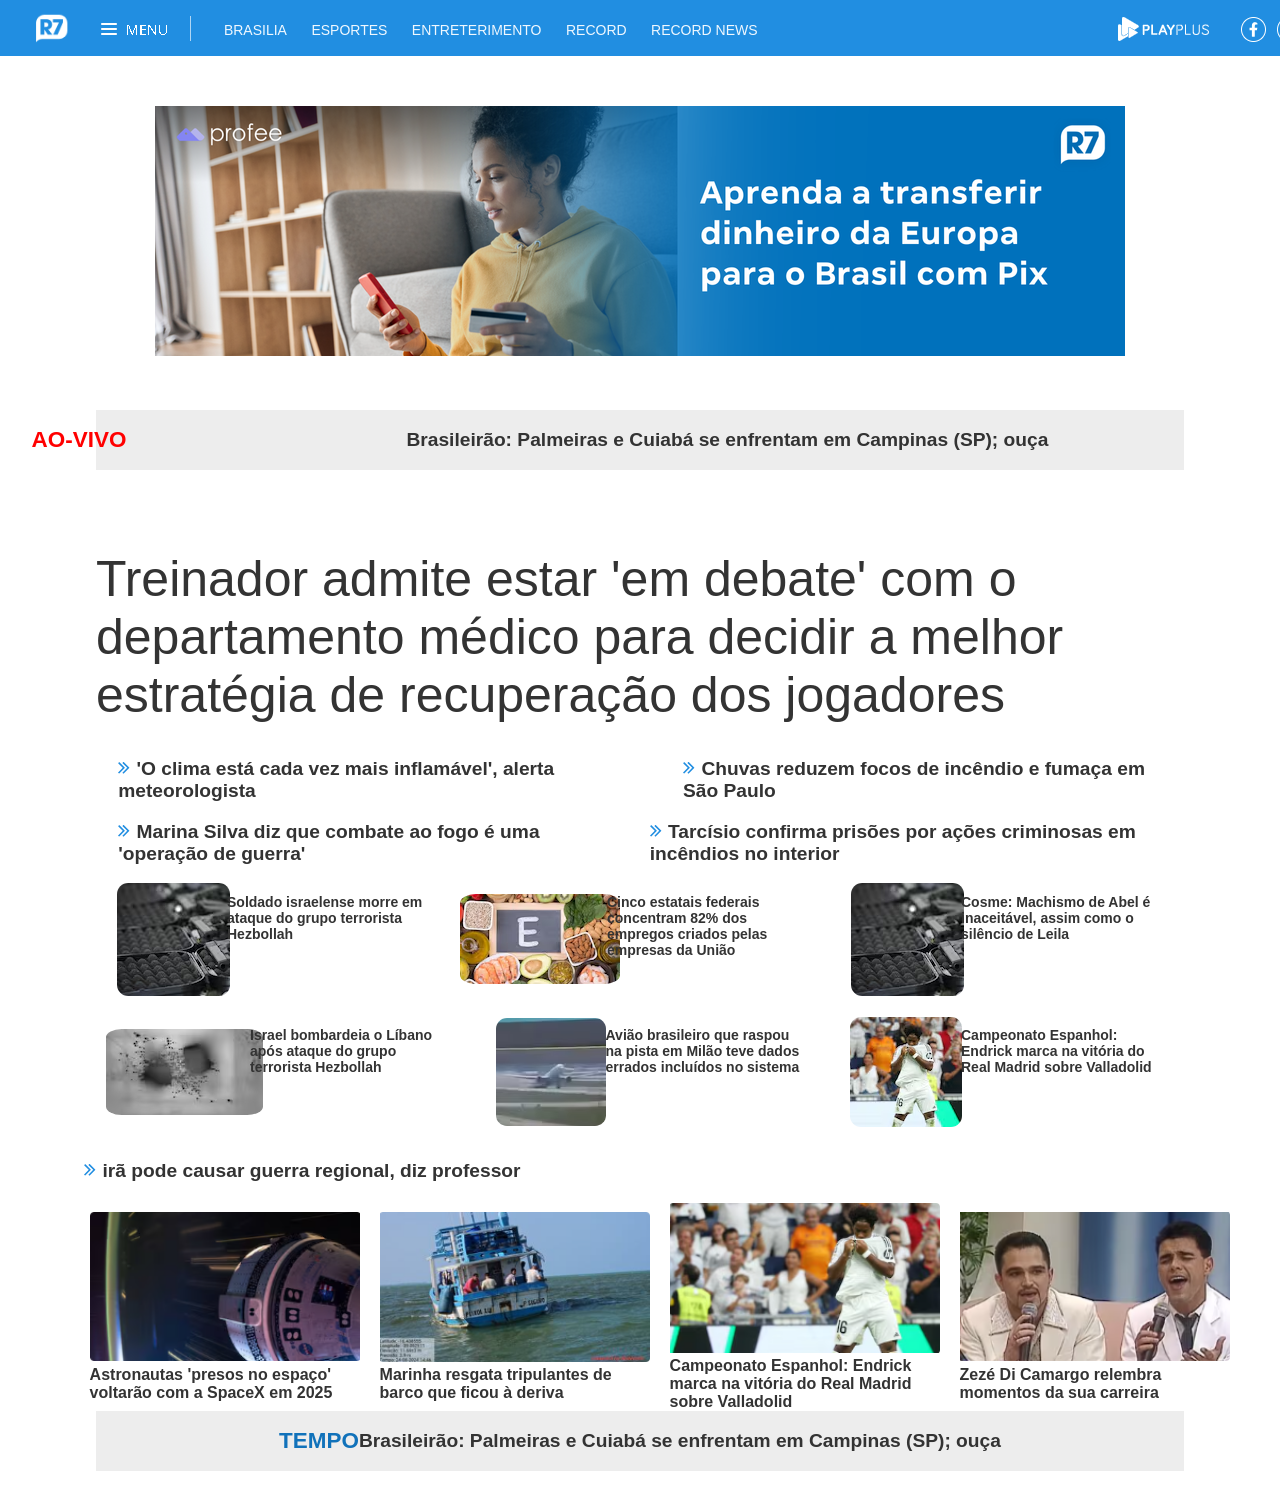
==== index.html @ 56d0b02c "Add files via upload" ====
<!DOCTYPE html>
<html lang="pt-br">
<head>
    <meta charset="UTF-8">
    <meta name="viewport" content="width=device-width, initial-scale=1.0">
    <title>regente.com</title>
    <link rel="stylesheet" href="css/style.css">
    <link rel="stylesheet" href="https://cdnjs.cloudflare.com/ajax/libs/font-awesome/6.5.1/css/all.min.css">
    <link rel="icon" href="">
</head>
<body>
    <header>
        <a href="index.html">
            <img id="r7icon" src="images/r7iconV2.png" alt="R7 noticias" s>
        </a>
        <nav>
            
            <a id="Menu2" href="menu.html" >
                <img src="images/menuicon.png" alt="Menu imagem">
            </a>
            <img class="tracoicon" src="images/tracoicon.png" alt="">

            <a class="Menu" href="https://noticias.r7.com/brasilia/">
                <p>BRASILIA</p>
            </a>

            <a class="Menu" href="https://esportes.r7.com/" >
                <p>ESPORTES</p>
            </a>

            <a class="Menu" href="https://entretenimento.r7.com/" >
                <p>ENTRETERIMENTO</p>
            </a>

            <a class="Menu" href="https://record.r7.com/" >
                <p>RECORD</p>
            </a>

            <a class="Menu" href="https://noticias.r7.com/record-news/" >
                <p>RECORD NEWS</p>
            </a>
            <section class="sociais">

                <a id="Play" href="menu.html" >
                    <img src="images/playplusv2icon.png" alt="PlayPlus icon">
                </a>
                <a href="https://www.facebook.com/portalr7">
                    <img  src="images/facebookicon.png" alt="">
                </a>
                <a href="https://x.com/portalr7?mx=2">
                    <img src="images/xicon.png" alt="">
                </a>
                <a href="https://www.instagram.com/portalr7/">
                    <img src="images/instagramicon.png" alt="">
                </a>
                <img id="tracoicon" src="images/tracoicon.png" alt="">
                <a href="">
                    <i id="menu-icon" class="fa-solid fa-user"></i>
                    <p id="entrar">Entrar</p>
                </a>
               
            </section>
            
        </nav>
    </header>
    <main>

        <section>
            <div class="anuncio">
                <img class='anuncio-img' src="images/anuncio.png" alt="anuncio">
            </div>
        </section>
        <section class="ao-vivo">
            <h3 class="ao-vivo-icon">AO-VIVO</h3>
            <a href="https://www.youtube.com/live/QZVxVrvFqiY">
                <p >Brasileirão: Palmeiras e Cuiabá se enfrentam em Campinas (SP); ouça</p>
            </a>
        </section>
        <section id="sec-nsi">
            <article class="Noticia-s-imagem">
                <p>Treinador admite estar 'em debate' com o departamento médico para decidir a melhor estratégia de recuperação dos jogadores  </p>    
                      
            </article>
        </section>
        <section class=topico>
            <a href="">
                <img src="images/images_noticias/icon topicos.png" alt="icone de topico">
                'O clima está cada vez mais inflamável', alerta meteorologista
            </a>
            <a href="">
                <img src="images/images_noticias/icon topicos.png" alt="icone de topico">
                Chuvas reduzem focos de incêndio e fumaça em São Paulo
            </a>
        </section>
        <section  class=topico>
            <a class="topico-margin" href="">
                <img src="images/images_noticias/icon topicos.png" alt="icone de topico">
                Marina Silva diz que combate ao fogo é uma 'operação de guerra'
            </a>
            <a class="topico-margin" href="">
                <img src="images/images_noticias/icon topicos.png" alt="icone de topico">
                Tarcísio confirma prisões por ações criminosas em incêndios no interior
            </a>
        </section>
        <section class="noticias-aleatorias">
            <article class="noticias-aleatorias">
                <a href="#">
                    <div class="noticias-pequenas">
                            <a href="#">
                                <img src="images/images_noticias/noticias_pequenas/R5UTWDDXMZCRDLC6KOS6DP2HVA.avif" alt="Soldado israelence" >
                            <p>Soldado israelense morre em ataque do grupo terrorista Hezbollah</p>
                            </a>
                    </div>
                </a>
            </article>
            <article class="noticias-aleatorias">
                <a href="#">
                    <div class="noticias-pequenas">
                            <a href="#">
                                <img src="images/images_noticias/noticias_pequenas/alimentos.avif" alt="Soldado israelence" >
                            <p>Cinco estatais federais concentram 82% dos empregos criados pelas empresas da União</p>
                            </a>
                            
                        
                    </div>
                </a>

            </article>
            <article class="noticias-aleatorias">
                <a href="#">
                    <div class="noticias-pequenas">
                            <a href="#">
                                <img src="images/images_noticias/noticias_pequenas/R5UTWDDXMZCRDLC6KOS6DP2HVA.avif" alt="Soldado israelence" >
                            <p class="p-imagem-pequena">Cosme: Machismo de Abel é inaceitável, assim como o silêncio de Leila</p>
                            </a>
                            
                        
                    </div>
                </a>
            </article>
        </section>

        <section id="nt2" class="noticias-aleatorias">
            <article class="noticias-aleatorias">
                <a href="#">
                    <div class="noticias-pequenas">
                            <a href="#">
                                <img src="images/images_noticias/noticias_pequenas/bombardeio.png" alt="Soldado israelence" >
                            <p>Israel bombardeia o Líbano após ataque do grupo terrorista Hezbollah</p>
                            </a>
                            
                        
                    </div>
                </a>
            </article>
            <article class="noticias-aleatorias">
                <a href="#">
                    <div class="noticias-pequenas">
                            <a href="#">
                                <img id="img-empe-p"  src="images/images_noticias/noticias_pequenas/aviao.png" alt="Soldado israelence" >
                            <p class="p-imagem-pequena" >Avião brasileiro que raspou na pista em Milão teve dados errados incluídos no sistema</p>
                            </a>
                            
                        
                    </div>
                </a>

            </article>
            <article class="noticias-aleatorias">
                <a href="#">
                    <div class="noticias-pequenas">
                            <a href="#">
                                <img src="images/images_noticias/noticias_pequenas/endrick.png" alt="Soldado israelence" >
                            <p>Campeonato Espanhol: Endrick marca na vitória do Real Madrid sobre Valladolid
                            </p>
                            </a>
                            
                        
                    </div>
                </a>
            </article>
        </section>
        <section class=topico>
            <a id="topico-imagem"  href="">
                <img src="images/images_noticias/icon topicos.png" alt="icone de topico">
                irã pode causar guerra regional, diz professor
            </a>
        </section>

    </main>
    <section class="noticias-medias">
        <article class="noticias-medias">
            <div class="noticias-medias">
                <a href="">
                    <img src="images/images_noticias/noticias_medias/astronautas.png" alt="Astronautas presos voltarão">
                    <p>Astronautas 'presos no espaço' voltarão com a SpaceX em 2025</p>
                </a>
            </div>
        </article>
        <article class="noticias-medias">
            <div class="noticias-medias">
                <a href="">
                    <img src="images/images_noticias/noticias_medias/marinha.png" alt="Astronautas presos voltarão">
                    <p>Marinha resgata tripulantes de barco que ficou à deriva</p>
                </a>
            </div>
        </article>
        <article class="noticias-medias">
            <div class="noticias-medias">
                <a href="">
                    <img src="images/images_noticias/noticias_medias/endrick.png" alt="Astronautas presos voltarão">
                    <p>Campeonato Espanhol: Endrick marca na vitória do Real Madrid sobre Valladolid</p>
                </a>
            </div>
        </article>
        <article class="noticias-medias">
            <div class="noticias-medias">
                <a href="">
                    <img src="images/images_noticias/noticias_medias/zezedicamargo.png" alt="Astronautas presos voltarão">
                    <p>Zezé Di Camargo relembra momentos da sua carreira</p>
                </a>
            </div>
        </article>
    </section>
    <section class="ao-vivo">
        <h3 id="tempo-icon">TEMPO</h3>
            <p >Brasileirão: Palmeiras e Cuiabá se enfrentam em Campinas (SP); ouça</p>
    </section>
    <footer>

    </footer>
</body>
</html>
---- css/style.css ----
@import url('https://fonts.googleapis.com/css2?family=Open+Sans:ital,wght@0,300..800;1,300..800&display=swap');
*{
    font-family: 'OpenSans', sans-serif;
    text-decoration: none;
}
section{
    width: 85%;
    margin: auto;
    padding: auto;
    height: auto;
    display: flex;
    justify-content: center;
    align-items: center;
}
body{
    margin: 0px;
    padding: 0px;
    background-color: rgb(255, 255, 255);
}
#teste{
    display: flex;
    align-items: center;
    justify-content: center;
}
#entrar{
    display: inline;
    position: relative;
    bottom: 10px;
    color: #EDEDED;
    
}
#menu-icon{
    position: relative;
    bottom: 10px;
    color: #ffffff;
}
.sociais{
    display: inline;
    position: relative;
    top: 10px;
    left: 320px;
}
#tracoicon{
    position: relative;
    bottom: 10px;
    top: 3px;
}
.tracoicon{
    position: relative;
    top: 10px;
}
#r7icon{
    width: 40px;
    margin: 10px ; 
    padding: 20px;
    position: relative;
    top: 5px;
    
}
#Menu2{
    position: relative;
    top: 15px;
}

.Menu p{
    display: inline-block;
    padding: 10px;
    color: aliceblue;
}
#Play{
    margin: 20px;
    display: inline-block; 
    justify-content: space-between;    
}
.topico-margin{
    margin: 0px auto 0px auto;
}
.anuncio-img{
    margin: 50px;
    width: 970px;
    height: 250px;
}
#sec-nsi{
    width: 85%;
    height: auto;
}
.Noticia-s-imagem{
    width: 100%;
    font-size: 50px;
    font-weight: 650px;
    color: #333333;
}
a{
    text-decoration: none;
    border: none;
}
.ao-vivo{
    width: 85%;
    height: 60px;
    background-color:#EDEDED ;
    margin: auto auto 30px auto;
    font-size: larger;
    font-weight: bolder;
}
.ao-vivo p{
    color: #333333;
}
.ao-vivo-icon{
    padding: 40px;
    color: red;
    display: flex;
    position: relative;
    right: 240px;
    justify-content: flex-start;

}
header{
    display: flex;
    width: 100%;
    height: 56px;
    background-color:  #218ee1;
    align-items: center;
    justify-content: flex-start;

}
header p{
    font-size: 14px;
}
#nt2{
    position: relative;
    top: 3px;
}
.noticias-aleatorias{
    position: relative;
    bottom: 30px;
    width: 85%;
    margin: auto;
    padding: 0px;
    height: auto;
}

.noticias-pequenas a{
    display: flex;
    width: auto;
    height: auto;
    align-items: centers;
    margin: 10px;
}
.noticias-pequenas{
    height: 90px;
}
.noticias-pequenas img{
    margin: auto;
    border-radius: 10%;
}
.noticias-pequenas p{
    font-weight: bold;
    font-size: 14px;
    color: #333333;
    width: 200px;
    height: 90px;
    position: relative;
    right: 13px;
}
.p-imagem-pequena{
    position: relative;
    right: 35px;
}
.topico{
    display: flex;
    width: 87%;
    height: 43px;
    margin: 20px auto;
    padding: auto;
    align-items: end;
    justify-content: flex-start;
}
.topico a{
    padding: 35px;
    font-size: larger;
    display: inline;
    text-decoration: none;
    font-weight: bold;
    color: #333333;
}
#topico-imagem{
    padding: 1px;
}
.noticias-medias{
    width: 86%;
    justify-content: flex-start;
    
}
.noticias-medias p{
   margin: auto;
   font-weight: bold;
   color: #333333;
   font-size: 16px;
}
.noticias-medias img{
    margin-right: 20px;
    left: 30px;
    width: 270px;
    height: 150px;
}
#tempo-icon{
    justify-content: flex-start;
    color: #1172BA;
}
nav{
    position: relative;
    bottom: 5px;
}
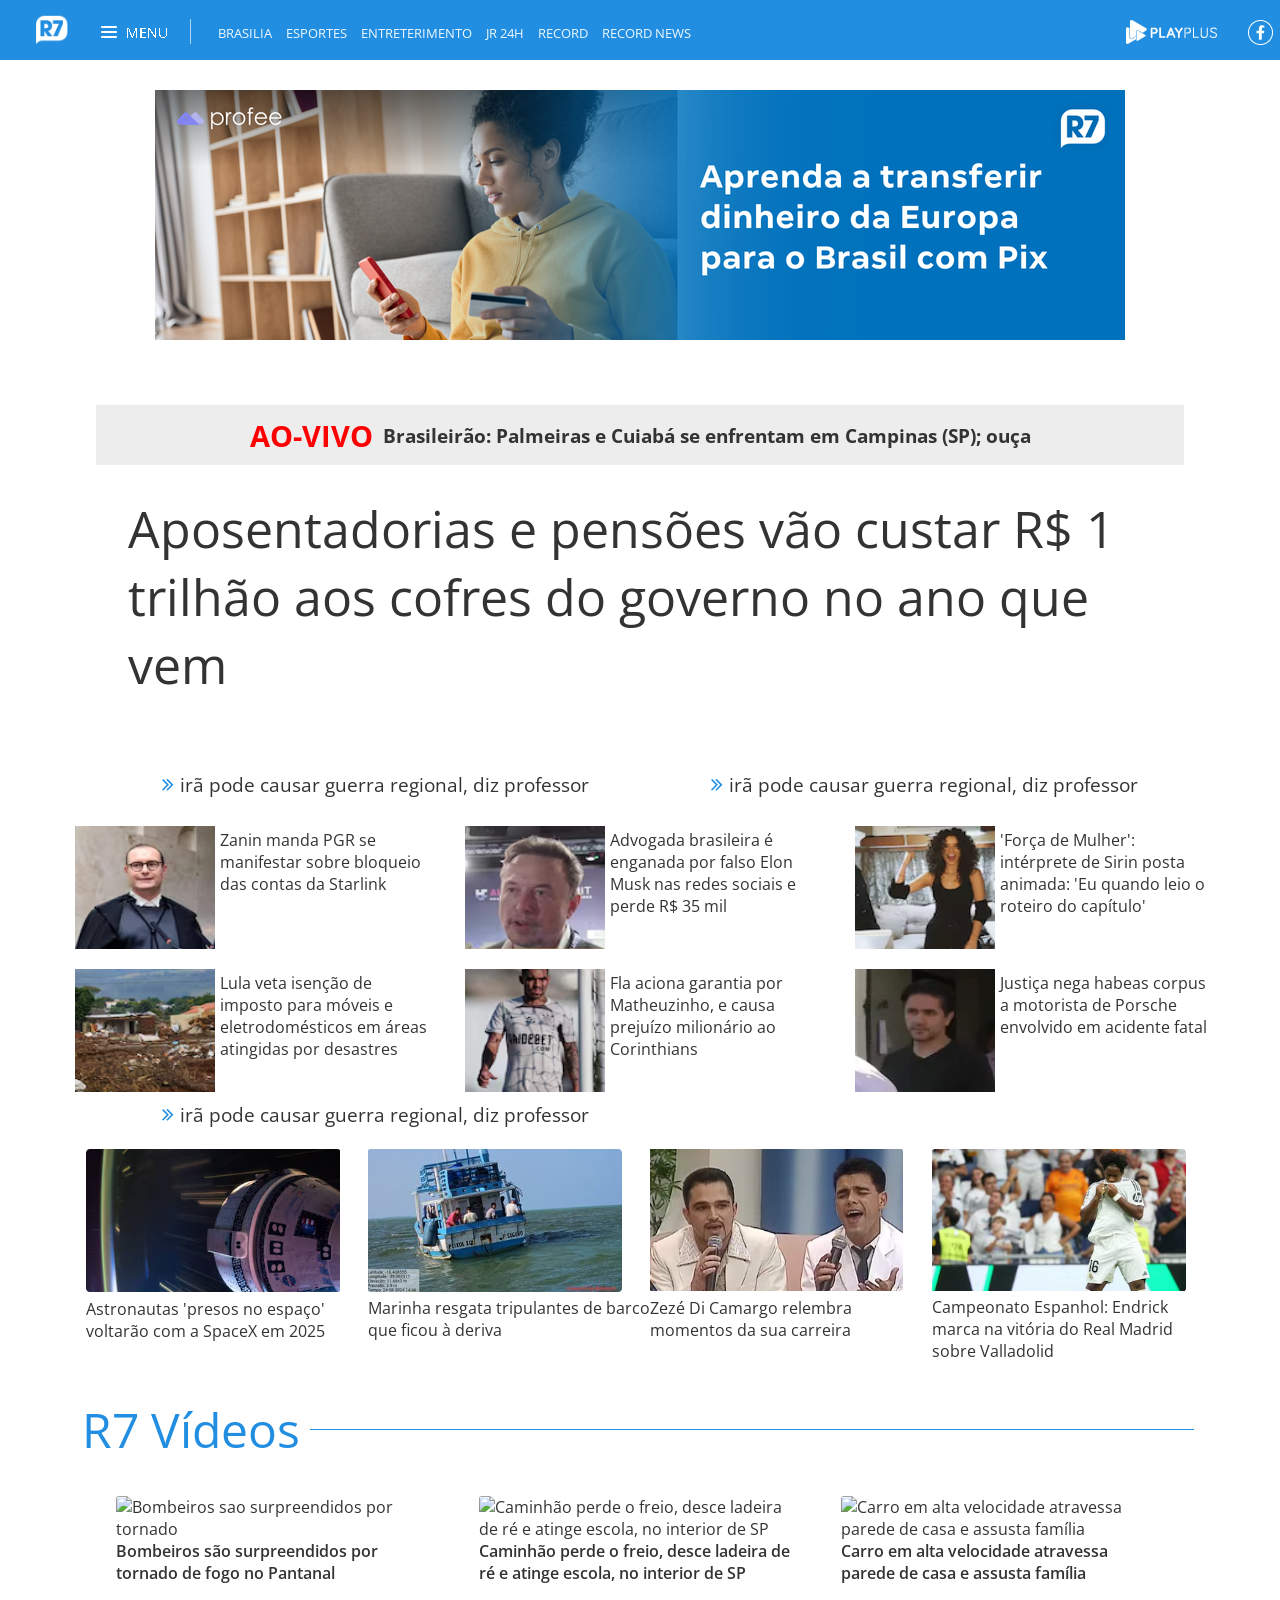
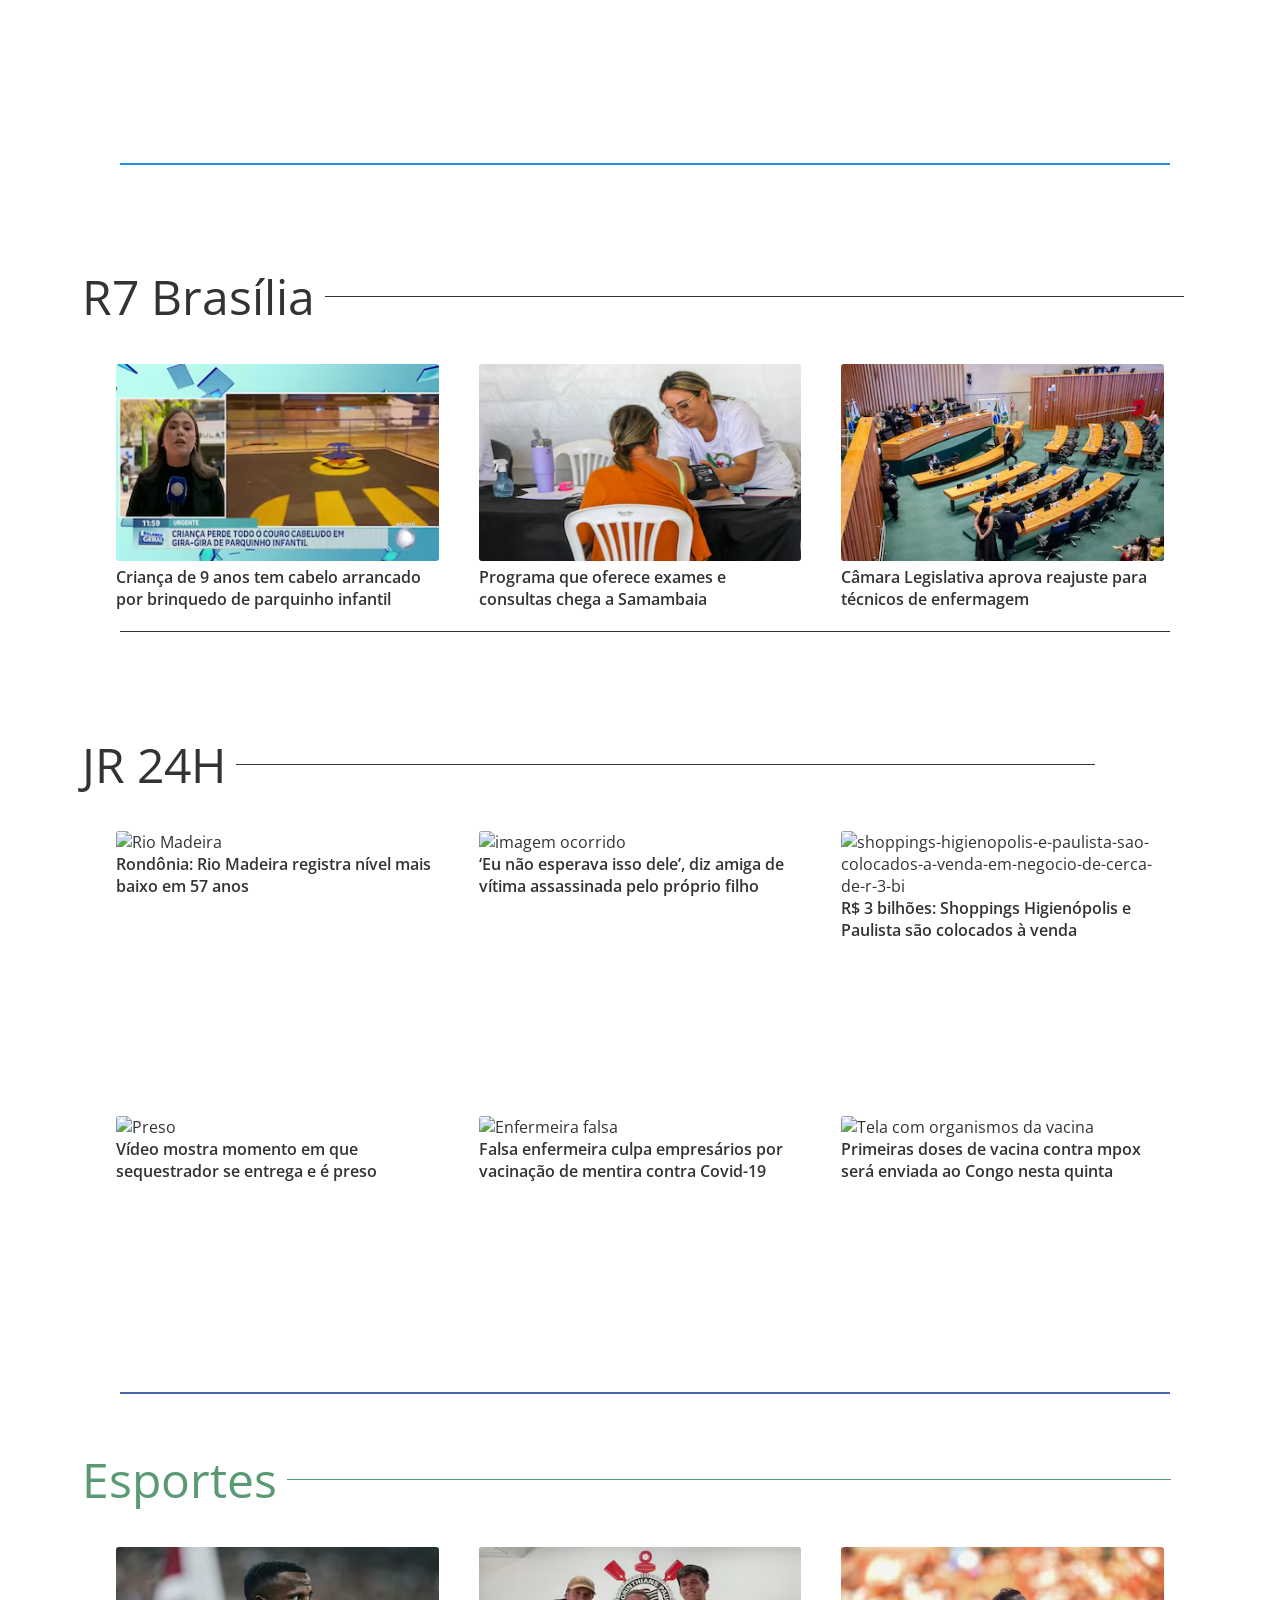
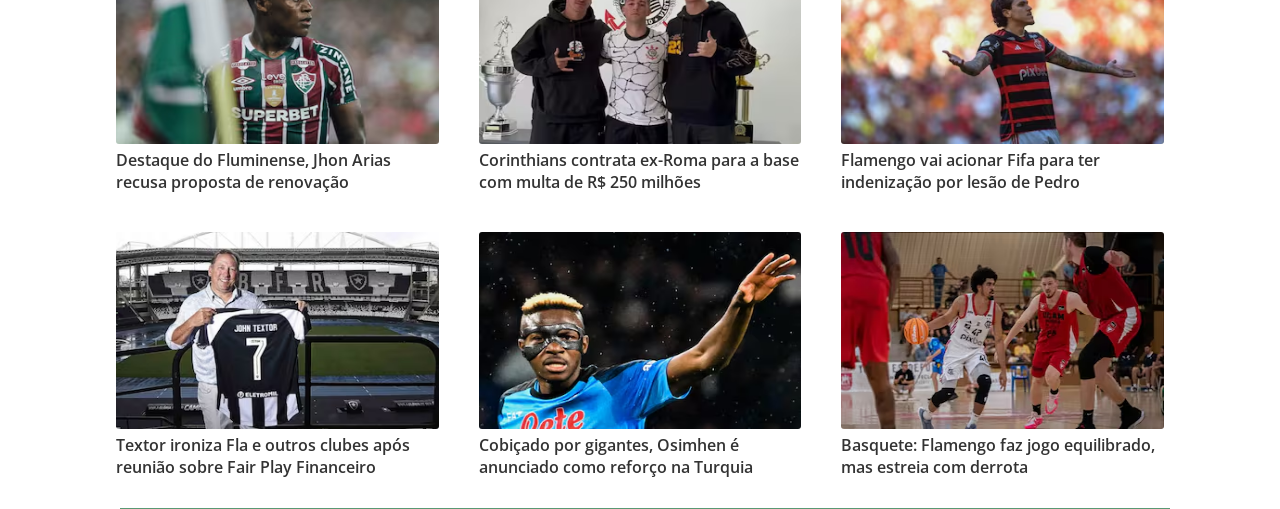
==== commit 87e62d08: "Add files via upload" ====
--- a/index.html
+++ b/index.html
@@ -7,6 +7,7 @@
     <link rel="stylesheet" href="css/style.css">
     <link rel="stylesheet" href="https://cdnjs.cloudflare.com/ajax/libs/font-awesome/6.5.1/css/all.min.css">
     <link rel="icon" href="">
+   
 </head>
 <body>
     <header>
@@ -14,33 +15,35 @@
             <img id="r7icon" src="images/r7iconV2.png" alt="R7 noticias" s>
         </a>
         <nav>
-            
+           
             <a id="Menu2" href="menu.html" >
                 <img src="images/menuicon.png" alt="Menu imagem">
             </a>
             <img class="tracoicon" src="images/tracoicon.png" alt="">
-
+ 
             <a class="Menu" href="https://noticias.r7.com/brasilia/">
                 <p>BRASILIA</p>
             </a>
-
+ 
             <a class="Menu" href="https://esportes.r7.com/" >
                 <p>ESPORTES</p>
             </a>
-
+ 
             <a class="Menu" href="https://entretenimento.r7.com/" >
                 <p>ENTRETERIMENTO</p>
             </a>
-
+            <a class="Menu" href="https://noticias.r7.com/record-news/" >
+                <p>JR 24H</p>
+            </a>
             <a class="Menu" href="https://record.r7.com/" >
                 <p>RECORD</p>
             </a>
-
+ 
             <a class="Menu" href="https://noticias.r7.com/record-news/" >
                 <p>RECORD NEWS</p>
             </a>
             <section class="sociais">
-
+ 
                 <a id="Play" href="menu.html" >
                     <img src="images/playplusv2icon.png" alt="PlayPlus icon">
                 </a>
@@ -60,124 +63,29 @@
                 </a>
                
             </section>
-            
+           
         </nav>
     </header>
     <main>
-
+ 
         <section>
             <div class="anuncio">
                 <img class='anuncio-img' src="images/anuncio.png" alt="anuncio">
             </div>
         </section>
         <section class="ao-vivo">
-            <h3 class="ao-vivo-icon">AO-VIVO</h3>
+            <h1 class="ao-vivo-icon">AO-VIVO</h1>
             <a href="https://www.youtube.com/live/QZVxVrvFqiY">
-                <p >Brasileirão: Palmeiras e Cuiabá se enfrentam em Campinas (SP); ouça</p>
-            </a>
-        </section>
+                <p>Brasileirão: Palmeiras e Cuiabá se enfrentam em Campinas (SP); ouça</p>
+            </a>
+        </section>
+       
         <section id="sec-nsi">
             <article class="Noticia-s-imagem">
-                <p>Treinador admite estar 'em debate' com o departamento médico para decidir a melhor estratégia de recuperação dos jogadores  </p>    
-                      
-            </article>
-        </section>
-        <section class=topico>
-            <a href="">
-                <img src="images/images_noticias/icon topicos.png" alt="icone de topico">
-                'O clima está cada vez mais inflamável', alerta meteorologista
-            </a>
-            <a href="">
-                <img src="images/images_noticias/icon topicos.png" alt="icone de topico">
-                Chuvas reduzem focos de incêndio e fumaça em São Paulo
-            </a>
-        </section>
-        <section  class=topico>
-            <a class="topico-margin" href="">
-                <img src="images/images_noticias/icon topicos.png" alt="icone de topico">
-                Marina Silva diz que combate ao fogo é uma 'operação de guerra'
-            </a>
-            <a class="topico-margin" href="">
-                <img src="images/images_noticias/icon topicos.png" alt="icone de topico">
-                Tarcísio confirma prisões por ações criminosas em incêndios no interior
-            </a>
-        </section>
-        <section class="noticias-aleatorias">
-            <article class="noticias-aleatorias">
-                <a href="#">
-                    <div class="noticias-pequenas">
-                            <a href="#">
-                                <img src="images/images_noticias/noticias_pequenas/R5UTWDDXMZCRDLC6KOS6DP2HVA.avif" alt="Soldado israelence" >
-                            <p>Soldado israelense morre em ataque do grupo terrorista Hezbollah</p>
-                            </a>
-                    </div>
-                </a>
-            </article>
-            <article class="noticias-aleatorias">
-                <a href="#">
-                    <div class="noticias-pequenas">
-                            <a href="#">
-                                <img src="images/images_noticias/noticias_pequenas/alimentos.avif" alt="Soldado israelence" >
-                            <p>Cinco estatais federais concentram 82% dos empregos criados pelas empresas da União</p>
-                            </a>
-                            
-                        
-                    </div>
-                </a>
-
-            </article>
-            <article class="noticias-aleatorias">
-                <a href="#">
-                    <div class="noticias-pequenas">
-                            <a href="#">
-                                <img src="images/images_noticias/noticias_pequenas/R5UTWDDXMZCRDLC6KOS6DP2HVA.avif" alt="Soldado israelence" >
-                            <p class="p-imagem-pequena">Cosme: Machismo de Abel é inaceitável, assim como o silêncio de Leila</p>
-                            </a>
-                            
-                        
-                    </div>
-                </a>
-            </article>
-        </section>
-
-        <section id="nt2" class="noticias-aleatorias">
-            <article class="noticias-aleatorias">
-                <a href="#">
-                    <div class="noticias-pequenas">
-                            <a href="#">
-                                <img src="images/images_noticias/noticias_pequenas/bombardeio.png" alt="Soldado israelence" >
-                            <p>Israel bombardeia o Líbano após ataque do grupo terrorista Hezbollah</p>
-                            </a>
-                            
-                        
-                    </div>
-                </a>
-            </article>
-            <article class="noticias-aleatorias">
-                <a href="#">
-                    <div class="noticias-pequenas">
-                            <a href="#">
-                                <img id="img-empe-p"  src="images/images_noticias/noticias_pequenas/aviao.png" alt="Soldado israelence" >
-                            <p class="p-imagem-pequena" >Avião brasileiro que raspou na pista em Milão teve dados errados incluídos no sistema</p>
-                            </a>
-                            
-                        
-                    </div>
-                </a>
-
-            </article>
-            <article class="noticias-aleatorias">
-                <a href="#">
-                    <div class="noticias-pequenas">
-                            <a href="#">
-                                <img src="images/images_noticias/noticias_pequenas/endrick.png" alt="Soldado israelence" >
-                            <p>Campeonato Espanhol: Endrick marca na vitória do Real Madrid sobre Valladolid
-                            </p>
-                            </a>
-                            
-                        
-                    </div>
-                </a>
+                <p>
+                    Aposentadorias e pensões vão custar R$ 1 trilhão aos cofres do governo no ano que vem
+                </p>    
+ 
             </article>
         </section>
         <section class=topico>
@@ -185,49 +93,274 @@
                 <img src="images/images_noticias/icon topicos.png" alt="icone de topico">
                 irã pode causar guerra regional, diz professor
             </a>
-        </section>
+            <a id="topico-imagem"  href="">
+                <img src="images/images_noticias/icon topicos.png" alt="icone de topico">
+                irã pode causar guerra regional, diz professor
+            </a>
+        </section>
+        </section>
+        <section class="noticias-pequenas">
+            <article>
+                <div><a href="https://noticias.r7.com/brasilia/zanin-manda-pgr-se-manifestar-sobre-bloqueio-das-contas-da-starlink-05092024/">
+                    <img src="images/images_noticias/noticias_pequenas/zanin.avif" alt="Zanin">
+                    <p>Zanin manda PGR se manifestar sobre bloqueio das contas da Starlink</p>
+                </a>
+               
+                </div>
+   
+                <div><a href="https://noticias.r7.com/brasilia/lula-veta-isencao-de-imposto-para-moveis-e-eletrodomesticos-em-areas-atingidas-por-desastres-05092024/">
+                    <img src="images/images_noticias/noticias_pequenas/lula.avif" alt="">
+                    <p>Lula veta isenção de imposto para móveis e eletrodomésticos em áreas atingidas por desastres</p>
+                </a>
+                </div>
+            </article>
+            <article>
+                <div><a href="https://record.r7.com/fala-brasil/video/advogada-brasileira-e-enganada-por-falso-elon-musk-nas-redes-sociais-e-perde-r-35-mil-05092024/">
+                    <img src="images/images_noticias/noticias_pequenas/elonmusk.avif" alt="">
+                    <p>Advogada brasileira é enganada por falso Elon Musk nas redes sociais e perde R$ 35 mil</p>
+                </a>
+                </div>
+   
+                <div><a href="https://esportes.r7.com/jogada-10/flamengo-aciona-garantia-bancaria-por-matheuzinho-e-causa-prejuizo-milionario-ao-corinthians-05092024/">
+                    <img src="images/images_noticias/noticias_pequenas/flaco.avif" alt="">
+                    <p>Fla aciona garantia por Matheuzinho, e causa prejuízo milionário ao Corinthians</p>
+                </a>
+                </div>
+            </article>
+            <article>
+                <div><a href="https://record.r7.com/forca-de-mulher/novidades/atriz-que-interpreta-sirin-em-forca-de-mulher-posta-foto-divertida-e-brinca-eu-quando-leio-o-roteiro-05092024/">
+                    <img src="images/images_noticias/noticias_pequenas/forca-mulher.avif" alt="">
+                    <p>'Força de Mulher': intérprete de Sirin posta animada: 'Eu quando leio o roteiro do capítulo'</p>
+                </a>
+                </div>
+   
+                <div><a href="https://noticias.r7.com/sao-paulo/justica-nega-habeas-corpus-a-motorista-de-porsche-envolvido-em-acidente-fatal-no-tatuape-05092024/">
+                    <img src="images/images_noticias/noticias_pequenas/porcheacidente.webp" alt="Motorista da Porsche">
+                    <p>
+                        Justiça nega habeas corpus a motorista de Porsche envolvido em acidente fatal</p>
+                </a>
+                </div>
+            </article>
+         
+        </section>
+        </section>
+        <section class=topico>
+            <a id="topico-imagem"  href="">
+                <img src="images/images_noticias/icon topicos.png" alt="icone de topico">
+                irã pode causar guerra regional, diz professor
+            </a>
+        </section>
+ 
+ 
+    </section>
+    <section class="noticias-m">
+     
+        <div><a href="">
+            <img src="images/images_noticias/noticias_medias/astronautas.png" alt="astronautas">
+            <p>Astronautas 'presos no espaço' voltarão com a SpaceX em 2025</p>
+        </a>
+        </div>
+        <div><a href="">
+            <img src="images/images_noticias/noticias_medias/marinha.png" alt="marinha">
+            <p>Marinha resgata tripulantes de barco que ficou à deriva</p>
+ 
+        </a>
+        </div>
+        <div><a href="">
+            <img src="images/images_noticias/noticias_medias/zezedicamargo.png" alt="zeze di camargo e luciano">
+            <p>Zezé Di Camargo relembra momentos da sua carreira</p>
+        </a>
+        </div>
+        <div><a href="">
+            <img src="images/images_noticias/noticias_medias/endrick.png" alt="endrick">
+            <p>Campeonato Espanhol: Endrick marca na vitória do Real Madrid sobre Valladolid</p>
+        </a>
+        </div>
+ 
+    </section>
+        <div class="traco-tema">
+            <P>R7 Vídeos</P>
+            <hr class="hr">
+        </div>
+ 
+        <section class="temas">
+ 
+            <div class="noticias-grandes">
+                <a href="https://noticias.r7.com/record-news/video/assustador-bombeiros-sao-surpreendidos-por-tornado-de-fogo-no-pantanal-03092024/">
+                <img src="images/images_noticias/noticias-grandes/bombardeio.jpg" alt="Bombeiros sao surpreendidos por tornado">
+                <p>Bombeiros são surpreendidos por tornado de fogo no Pantanal</p>
+                </a>
+            </div>
+            <div class="noticias-grandes">
+                <a href="https://noticias.r7.com/record-news/video/caminhao-perde-o-freio-desce-ladeira-de-re-e-atinge-escola-no-interior-de-sp-03092024/">
+                <img src="images/images_noticias/noticias-grandes/caminhao.avif" alt="Caminhão perde o freio, desce ladeira de ré e atinge escola, no interior de SP ">
+                <p>Caminhão perde o freio, desce ladeira de ré e atinge escola, no interior de SP</p>
+                </a>
+            </div>
+            <div class="noticias-grandes">
+                <a href="https://noticias.r7.com/record-news/video/video-impressionante-carro-em-alta-velocidade-atravessa-parede-de-casa-e-assusta-familia-nos-eua-03092024/">
+                <img src="images/images_noticias/noticias-grandes/carro-casa.avif" alt="Carro em alta velocidade atravessa parede de casa e assusta família">
+                <p>Carro em alta velocidade atravessa parede de casa e assusta família</p>
+                </a>
+            </div>
+        </section>
+        <div class="traco-b">
+            <hr>
+        </div>
+         
+       
+ 
+ 
+ 
+    </section>
+    <div class="traco-tema" id="brasilia">
+        <P>R7 Brasília</P>
+        <hr class="hr">
+    </div>
+ 
+    <section class="temas">
+ 
+        <div class="noticias-grandes">
+            <a href="https://noticias.r7.com/brasilia/crianca-de-9-anos-tem-cabelo-arrancado-por-brinquedo-de-parquinho-infantil-no-df-04092024/">
+            <img src="images/images_noticias/noticias-grandes/criança.avif" alt="reporter">
+            <p>Criança de 9 anos tem cabelo arrancado por brinquedo de parquinho infantil</p>
+            </a>
+        </div>
+        <div class="noticias-grandes">
+            <a href="https://noticias.r7.com/brasilia/programa-que-oferece-exames-e-consultas-para-a-populacao-do-df-chega-a-samambaia-04092024/">
+            <img src="images/images_noticias/noticias-grandes/exames.avif" alt="vacinação ">
+            <p>Programa que oferece exames e consultas chega a Samambaia</p>
+            </a>
+        </div>
+        <div class="noticias-grandes">
+            <a href="https://noticias.r7.com/brasilia/camara-legislativa-do-df-aprova-reajuste-de-15-para-tecnicos-de-enfermagem-04092024/">
+            <img src="images/images_noticias/noticias-grandes/camara.avif" alt="camara">
+            <p>Câmara Legislativa aprova reajuste para técnicos de enfermagem</p>
+            </a>
+        </div>
+    </section>
+    <div class="traco-b brasilia"  >
+        <hr id="brasiliat">
+    </div>
+ 
+ 
+ 
+ 
+ 
+ 
+    <div class="traco-tema" id="brasilia">
+        <P>JR 24H</P>
+        <hr class="hr">
+    </div>
 
+    
+    <section class="temas-jr">
+ 
+        <div class="noticias-grandes">
+            <a href="https://noticias.r7.com/record-news/video/rio-madeira-registra-nivel-mais-baixo-em-57-anos-04092024/">
+            <img src="images/images_noticias/noticias-grandes/rio.avif" alt="Rio Madeira">
+            <p>Rondônia: Rio Madeira registra nível mais baixo em 57 anos</p>
+            </a>
+        </div>
+        <div class="noticias-grandes">
+            <a href="https://noticias.r7.com/record-news/video/caminhao-perde-o-freio-desce-ladeira-de-re-e-atinge-escola-no-interior-de-sp-03092024/">
+            <img src="images/images_noticias/noticias-grandes/img.avif" alt="imagem ocorrido ">
+            <p>‘Eu não esperava isso dele’, diz amiga de vítima assassinada pelo próprio filho</p>
+            </a>
+        </div>
+        <div class="noticias-grandes">
+            <a href="https://noticias.r7.com/estadao-conteudo/shoppings-higienopolis-e-paulista-sao-colocados-a-venda-em-negocio-de-cerca-de-r-3-bi-04092024/">
+            <img src="images/images_noticias/noticias-grandes/3b.avif" alt="shoppings-higienopolis-e-paulista-sao-colocados-a-venda-em-negocio-de-cerca-de-r-3-bi">
+            <p>R$ 3 bilhões: Shoppings Higienópolis e Paulista são colocados à venda</p>
+            </a>
+        </div>
+ 
+    </section>
+    <section class="temas-jr">
+ 
+        <div class="noticias-grandes">
+            <a href="https://ric.com.br/prja/seguranca/sequestro-pinhais-video-mostra-sequestrador-sendo-preso-assista/">
+            <img src="images/images_noticias/noticias-grandes/preso2.avif" alt="Preso">
+            <p>Vídeo mostra momento em que sequestrador se entrega e é preso</p>
+            </a>
+        </div>
+        <div class="noticias-grandes">
+            <a href="https://noticias.r7.com/minas-gerais/mg-record/video/falsa-enfermeira-culpa-empresarios-por-vacinacao-falsa-contra-covid-19-em-mg-04092024/">
+            <img src="images/images_noticias/noticias-grandes/falsaenfermeira.avif" alt="Enfermeira falsa">
+            <p>Falsa enfermeira culpa empresários por vacinação de mentira contra Covid-19</p>
+            </a>
+        </div>
+        <div class="noticias-grandes">
+            <a href="https://noticias.r7.com/record-news/video/primeira-remessa-de-doses-de-vacina-contra-mpox-sera-enviada-ao-congo-nesta-quinta-feira-5-04092024/">
+            <img src="images/images_noticias/noticias-grandes/vacina.avif" alt="Tela com organismos da vacina">
+            <p>Primeiras doses de vacina contra mpox será enviada ao Congo nesta quinta</p>
+            </a>
+        </div>
+       
+    </section>
+    <div class="traco-b brasilia"  >
+        <hr id="jr24">
+    </div>
+ 
+ 
+    <div class="traco-tema">
+        <P id="esportesp">Esportes</P >
+        <hr id="hresp" >
+    </div>
+    <section class="temas-esportes">
+ 
+        <div class="noticias-grandes">
+            <a href="https://noticias.r7.com/record-news/video/rio-madeira-registra-nivel-mais-baixo-em-57-anos-04092024/">
+            <img src="images/images_noticias/noticias-grandes/FLuminense.avif" alt="FLuminense jogador">
+            <p>Destaque do Fluminense, Jhon Arias recusa proposta de renovação</p>
+            </a>
+        </div>
+        <div class="noticias-grandes">
+            <a href="https://esportes.r7.com/jogada-10/corinthians-contrata-ex-roma-para-a-base-com-multa-de-r-250-milhoes-04092024/">
+            <img src="images/images_noticias/noticias-grandes/corinthians.avif" alt="Contratação do corinthians ">
+            <p>Corinthians contrata ex-Roma para a base com multa de R$ 250 milhões</p>
+            </a>
+        </div>
+        <div class="noticias-grandes">
+            <a href="https://esportes.r7.com/jogada-10/flamengo-vai-acionar-fifa-para-ter-indenizacao-por-lesao-de-pedro-na-selecao-05092024/">
+            <img src="images/images_noticias/noticias-grandes/flamengo.avif" alt="Pedro jogador do flamengo">
+            <p>Flamengo vai acionar Fifa para ter indenização por lesão de Pedro</p>
+            </a>
+        </div>
+ 
+    </section>
+    <section class="temas-jr">
+ 
+        <div class="noticias-grandes">
+            <a href="https://colunadofla.com/2024/09/dono-do-botafogo-textor-ironiza-flamengo-e-outros-clubes-apos-reuniao-sobre-fair-play-financeiro/">
+            <img src="images/images_noticias/noticias-grandes/fairplay.avif" alt="Empresario de futebol">
+            <p>Textor ironiza Fla e outros clubes após reunião sobre Fair Play Financeiro</p>
+            </a>
+        </div>
+        <div class="noticias-grandes">
+            <a href="https://esportes.r7.com/lance/disputado-por-gigantes-da-europa-osimhen-e-anunciado-por-novo-clube-04092024/">
+            <img src="images/images_noticias/noticias-grandes/napoli.avif" alt="Jogador do Napoli">
+            <p>Cobiçado por gigantes, Osimhen é anunciado como reforço na Turquia</p>
+            </a>
+        </div>
+        <div class="noticias-grandes">
+            <a href="https://colunadofla.com/2024/09/flamengo-faz-jogo-equilibrado-mas-estreia-com-derrota-em-pre-temporada-na-espanha/">
+            <img src="images/images_noticias/noticias-grandes/basquete.avif" alt="Tela com organismos da vacina">
+            <p>Basquete: Flamengo faz jogo equilibrado, mas estreia com derrota</p>
+            </a>
+        </div>
+       
+    </section>
+    <div class="traco-b brasilia"  >
+        <hr id="espor" i>
+    </div>
+    <section class="noticias-anuncio">
+
+    </section>
     </main>
-    <section class="noticias-medias">
-        <article class="noticias-medias">
-            <div class="noticias-medias">
-                <a href="">
-                    <img src="images/images_noticias/noticias_medias/astronautas.png" alt="Astronautas presos voltarão">
-                    <p>Astronautas 'presos no espaço' voltarão com a SpaceX em 2025</p>
-                </a>
-            </div>
-        </article>
-        <article class="noticias-medias">
-            <div class="noticias-medias">
-                <a href="">
-                    <img src="images/images_noticias/noticias_medias/marinha.png" alt="Astronautas presos voltarão">
-                    <p>Marinha resgata tripulantes de barco que ficou à deriva</p>
-                </a>
-            </div>
-        </article>
-        <article class="noticias-medias">
-            <div class="noticias-medias">
-                <a href="">
-                    <img src="images/images_noticias/noticias_medias/endrick.png" alt="Astronautas presos voltarão">
-                    <p>Campeonato Espanhol: Endrick marca na vitória do Real Madrid sobre Valladolid</p>
-                </a>
-            </div>
-        </article>
-        <article class="noticias-medias">
-            <div class="noticias-medias">
-                <a href="">
-                    <img src="images/images_noticias/noticias_medias/zezedicamargo.png" alt="Astronautas presos voltarão">
-                    <p>Zezé Di Camargo relembra momentos da sua carreira</p>
-                </a>
-            </div>
-        </article>
-    </section>
-    <section class="ao-vivo">
-        <h3 id="tempo-icon">TEMPO</h3>
-            <p >Brasileirão: Palmeiras e Cuiabá se enfrentam em Campinas (SP); ouça</p>
-    </section>
     <footer>
-
+ 
     </footer>
 </body>
-</html>+</html>
+ 
--- a/css/style.css
+++ b/css/style.css
@@ -1,7 +1,10 @@
 @import url('https://fonts.googleapis.com/css2?family=Open+Sans:ital,wght@0,300..800;1,300..800&display=swap');
-*{
-    font-family: 'OpenSans', sans-serif;
-    text-decoration: none;
+* {
+    font-family: 'Open Sans', sans-serif;
+    color: #333333;
+    margin: 0;
+    padding: 0;
+   
 }
 section{
     width: 85%;
@@ -11,6 +14,9 @@
     display: flex;
     justify-content: center;
     align-items: center;
+}
+hr{
+    border: none;
 }
 body{
     margin: 0px;
@@ -27,7 +33,7 @@
     position: relative;
     bottom: 10px;
     color: #EDEDED;
-    
+   
 }
 #menu-icon{
     position: relative;
@@ -38,7 +44,7 @@
     display: inline;
     position: relative;
     top: 10px;
-    left: 320px;
+    left: 400px;
 }
 #tracoicon{
     position: relative;
@@ -51,37 +57,38 @@
 }
 #r7icon{
     width: 40px;
-    margin: 10px ; 
+    margin: 10px ;
     padding: 20px;
     position: relative;
     top: 5px;
-    
+   
 }
 #Menu2{
     position: relative;
     top: 15px;
 }
-
+ 
 .Menu p{
     display: inline-block;
-    padding: 10px;
+    padding: 5px;
     color: aliceblue;
 }
 #Play{
     margin: 20px;
-    display: inline-block; 
+    display: inline-block;
     justify-content: space-between;    
 }
 .topico-margin{
     margin: 0px auto 0px auto;
 }
 .anuncio-img{
-    margin: 50px;
+    margin: 90px 90px 60px 90px;
     width: 970px;
     height: 250px;
 }
 #sec-nsi{
-    width: 85%;
+    margin: auto auto 70px auto;
+    width: 80%;
     height: auto;
 }
 .Noticia-s-imagem{
@@ -94,83 +101,80 @@
     text-decoration: none;
     border: none;
 }
-.ao-vivo{
+.ao-vivo {
+    display: flex;
     width: 85%;
     height: 60px;
-    background-color:#EDEDED ;
+    background-color: #EDEDED;
     margin: auto auto 30px auto;
     font-size: larger;
     font-weight: bolder;
+    align-items: center;
 }
 .ao-vivo p{
     color: #333333;
 }
-.ao-vivo-icon{
-    padding: 40px;
+.ao-vivo-aside{
+    background-color: #EDEDED;
+}
+ 
+ 
+.ao-vivo-icon {
     color: red;
     display: flex;
-    position: relative;
-    right: 240px;
-    justify-content: flex-start;
-
-}
+    align-items: center;
+    justify-content: flex-start;
+    margin-right: 10px;
+}
+ 
 header{
-    display: flex;
-    width: 100%;
-    height: 56px;
+    position: fixed;
+    display: flex;
+    width: 100%;
+    height: 60px;
     background-color:  #218ee1;
     align-items: center;
     justify-content: flex-start;
-
-}
+    z-index: 1000;
+ 
+}
+ 
 header p{
-    font-size: 14px;
+    font-size: 13px;
 }
 #nt2{
     position: relative;
-    top: 3px;
-}
-.noticias-aleatorias{
-    position: relative;
-    bottom: 30px;
-    width: 85%;
-    margin: auto;
-    padding: 0px;
-    height: auto;
-}
-
-.noticias-pequenas a{
-    display: flex;
-    width: auto;
-    height: auto;
-    align-items: centers;
-    margin: 10px;
+    top: 25px;
 }
 .noticias-pequenas{
-    height: 90px;
-}
-.noticias-pequenas img{
-    margin: auto;
-    border-radius: 10%;
-}
-.noticias-pequenas p{
-    font-weight: bold;
-    font-size: 14px;
-    color: #333333;
-    width: 200px;
-    height: 90px;
-    position: relative;
-    right: 13px;
-}
-.p-imagem-pequena{
-    position: relative;
-    right: 35px;
-}
+    display: flex;
+    margin: 0px auto 0px auto;
+    width: 1146px;
+    height: 280px;
+}
+.noticias-pequenas div{
+    width: 350px;
+    height: 123px;
+    margin: 20px;
+    vertical-align: baseline;
+ 
+}
+.noticias-pequenas article div img{
+    width: 40%;
+    height: 100%;
+}
+.noticias-pequenas article div a p{
+    width: 210px;
+    position: relative;
+    bottom: 125px;
+    left: 145px;
+}
+ 
 .topico{
     display: flex;
     width: 87%;
-    height: 43px;
-    margin: 20px auto;
+    height: 30px;
+    margin: 0px auto 20px auto;
     padding: auto;
     align-items: end;
     justify-content: flex-start;
@@ -179,35 +183,210 @@
     padding: 35px;
     font-size: larger;
     display: inline;
-    text-decoration: none;
-    font-weight: bold;
+    margin: 0px 60px 0px;
+    text-decoration: none;
+    font-weight: normal;
     color: #333333;
 }
 #topico-imagem{
     padding: 1px;
-}
-.noticias-medias{
-    width: 86%;
-    justify-content: flex-start;
-    
-}
-.noticias-medias p{
-   margin: auto;
-   font-weight: bold;
-   color: #333333;
-   font-size: 16px;
-}
-.noticias-medias img{
-    margin-right: 20px;
-    left: 30px;
-    width: 270px;
-    height: 150px;
-}
-#tempo-icon{
+    position: relative;
+    left: 18px;
+}
+ 
+#tempo-icon {
+    display: flex;
+    align-items: center;
     justify-content: flex-start;
     color: #1172BA;
+    position: relative;
+    right: 80px;
+ 
+}
+.noticias-m{
+    width: 1146px;
+    height: auto;
+}
+.noticias-m div{
+    width: 282px;
+    height: 193px;
+    position: relative;
+    left: 10px;
 }
 nav{
     position: relative;
     bottom: 5px;
+}
+#tempo{
+    margin: 30px auto;
+}
+.barra-icon{
+    display: flex;
+    align-items: center;
+    justify-content: flex-start;
+}
+.temas{
+    height: auto;
+    margin: 5px auto;
+    padding: auto;
+    position: relative;
+    bottom: 10px;
+}
+.temas div{
+    height: 277px;
+    width: 350px;
+    margin: 20px 20px 20px 20px;
+}
+.temas div img{
+    width: 100%;
+    height: 197px;
+    border-radius: 3px;
+}
+ 
+.temas div p{
+    font-size: 1em;
+    font-weight: 600;
+}
+.temas div a{
+    text-decoration: none;
+    border: none;
+}
+.traco-tema{
+    display: flex;
+    align-items: center;
+    justify-content: flex-start;
+    width: 1116px;
+    height: 104px;
+    margin: 35px auto 0 auto;
+}
+.hr{
+    display: flex;
+    flex-direction: row;
+    background-color: #333333;
+}
+.traco-tema hr {
+    display: flex;
+    flex-direction: row;
+    margin: 0px  0px  0px 10px;
+    background-color: #218ee1;
+    width: 79.19%;
+    height: 1px;
+ 
+}
+.traco-tema P{
+font-size:  3rem;
+color: #218ee1;
+}
+.traco-b{
+    width: auto;
+    height: auto;
+    margin: 0 auto 0 auto;
+    position: relative;
+    right: 70px;
+    padding:auto;
+}
+.traco-b hr{
+    display: flex;
+    position: relative;
+    left: 190px;
+    bottom: 45px;
+    flex-direction: row;
+    margin: 0px px 0px 10px;
+    background-color: #218ee1;
+    width: 82%;
+    height: 1.5px;
+ 
+}
+#brasilia p{
+    color: #333333;
+}
+#brasilia hr{
+    width: 77%;
+    background-color: #333333;
+}
+#brasiliat{
+    background-color: #333333;
+}
+ 
+ 
+.temas-jr{
+    display: flex;
+    align-items: flex-start;
+    height: 280px;
+    margin: 5px auto;
+    padding: auto;
+    position: relative;
+    bottom: 10px;
+}
+.temas-jr div{
+    height: 277px;
+    width: 350px;
+    margin: 20px 20px 20px 20px;
+}
+.temas-jr div img{
+    width: 100%;
+    height: 197px;
+    border-radius: 3px;
+}
+ 
+.temas-jr div p{
+    font-size: 1em;
+    font-weight: 600;
+}
+.temas-jr div a{
+    text-decoration: none;
+    border: none;
+}
+#jr24{
+    background-color:#4766AC;
+    position: relative;
+    top: 1px;
+}
+
+ 
+ 
+.temas-esportes{
+    display: flex;
+    align-items: flex-start;
+    height: 280px;
+    margin: 5px auto;
+    padding: auto;
+    position: relative;
+    bottom: 10px;
+}
+.temas-esportes div{
+    height: 277px;
+    width: 350px;
+    margin: 20px 20px 20px 20px;
+}
+.temas-esportes div img{
+    width: 100%;
+    height: 197px;
+    border-radius: 3px;
+}
+ 
+.temas-esportes div p{
+    font-size: 1em;
+    font-weight: 600;
+}
+.temas-esportes div a{
+    text-decoration: none;
+    border: none;
+}
+.temas p{
+    text-decoration: none;
+}
+#esportes{
+    color: #599973;
+}
+#esportesp{
+    color:#599973 ;
+}
+#hresp{
+    background-color: #599973;
+}
+#espor{
+    background-color: #599973;
+    position: relative;
+    top: 1px;
 }
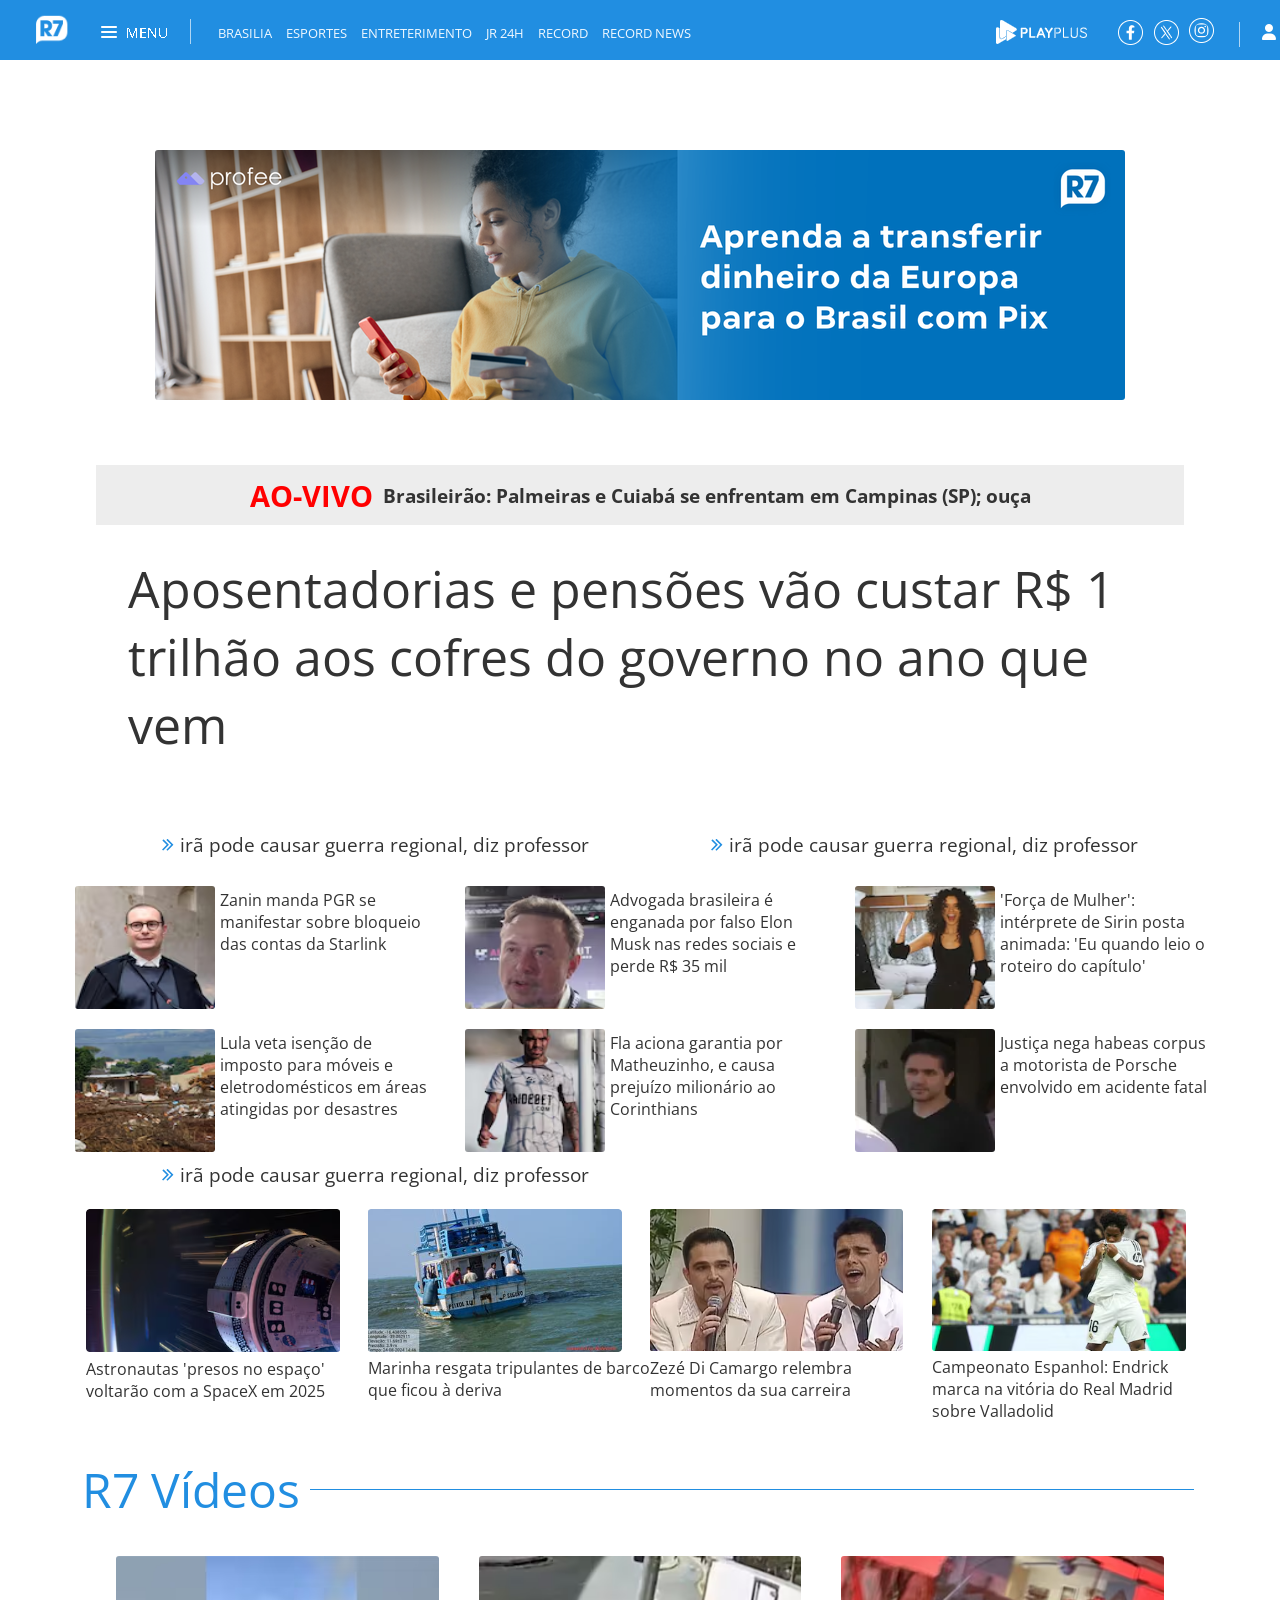
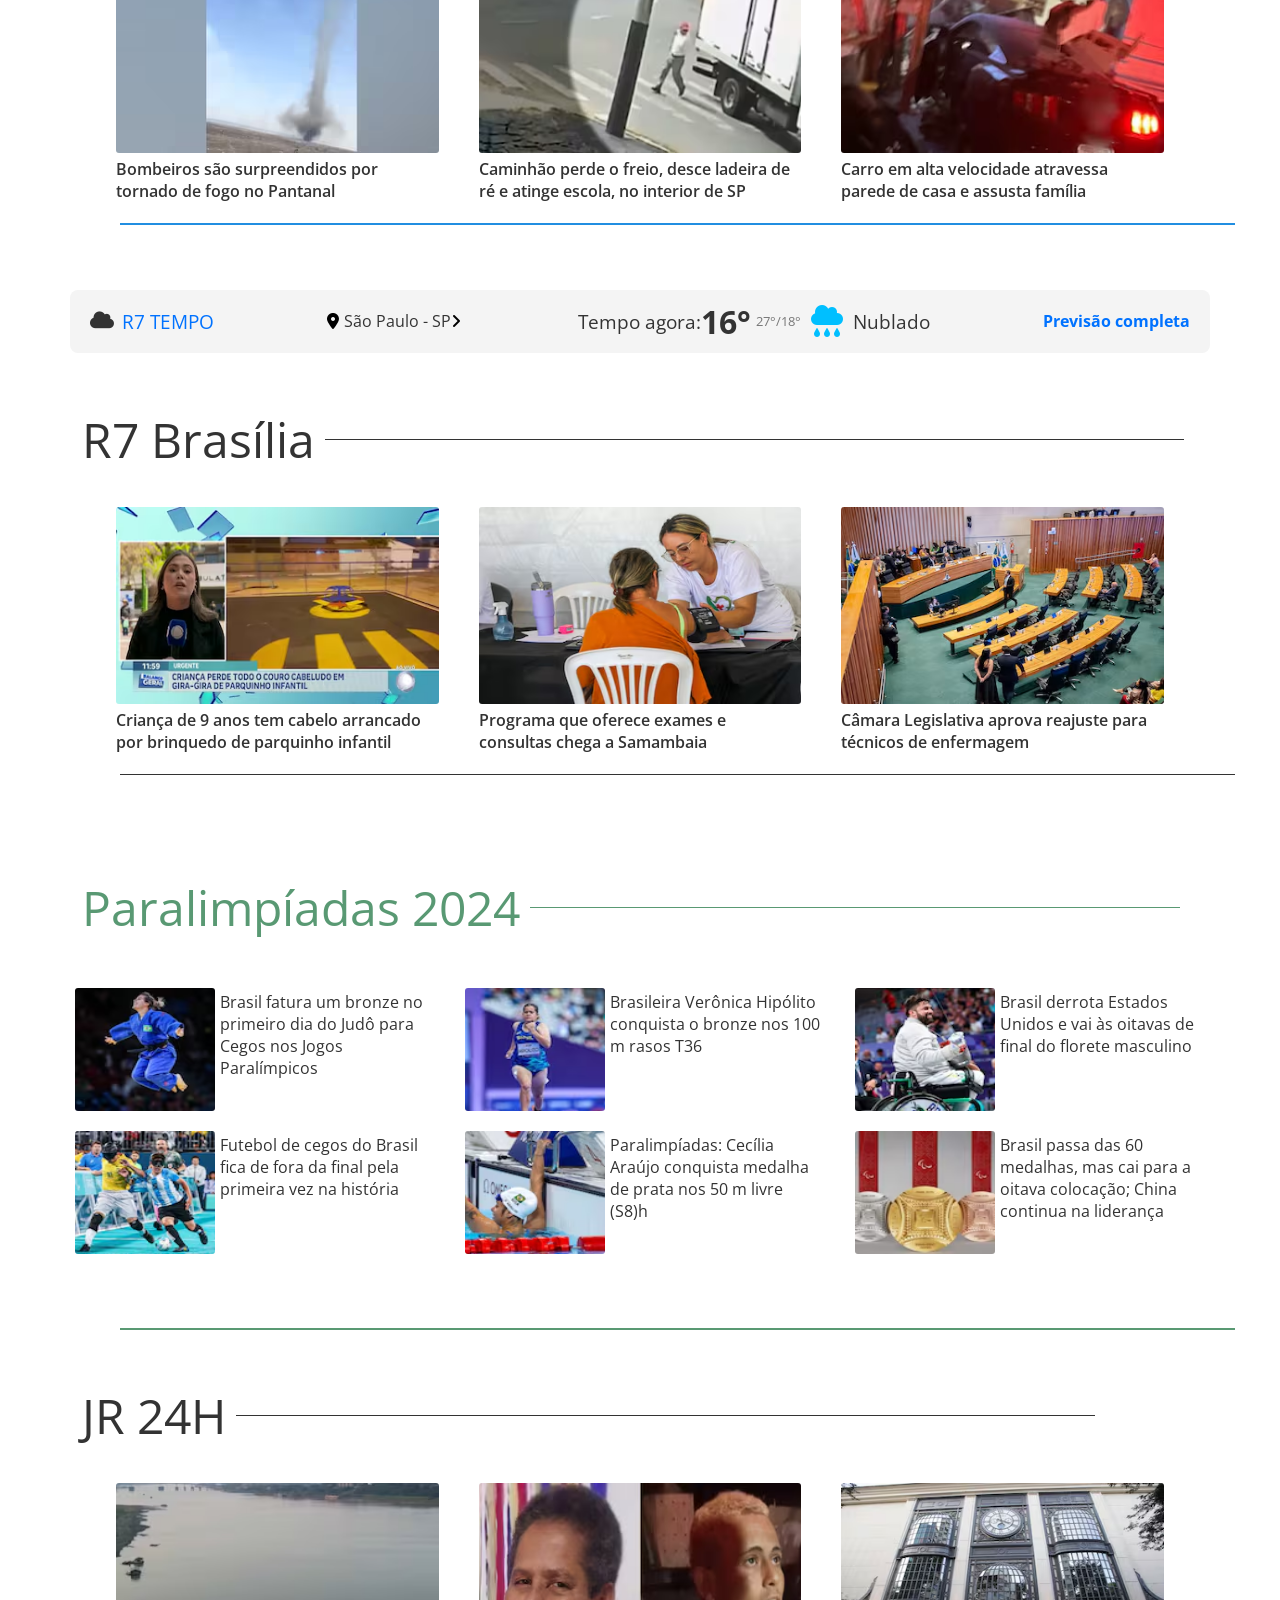
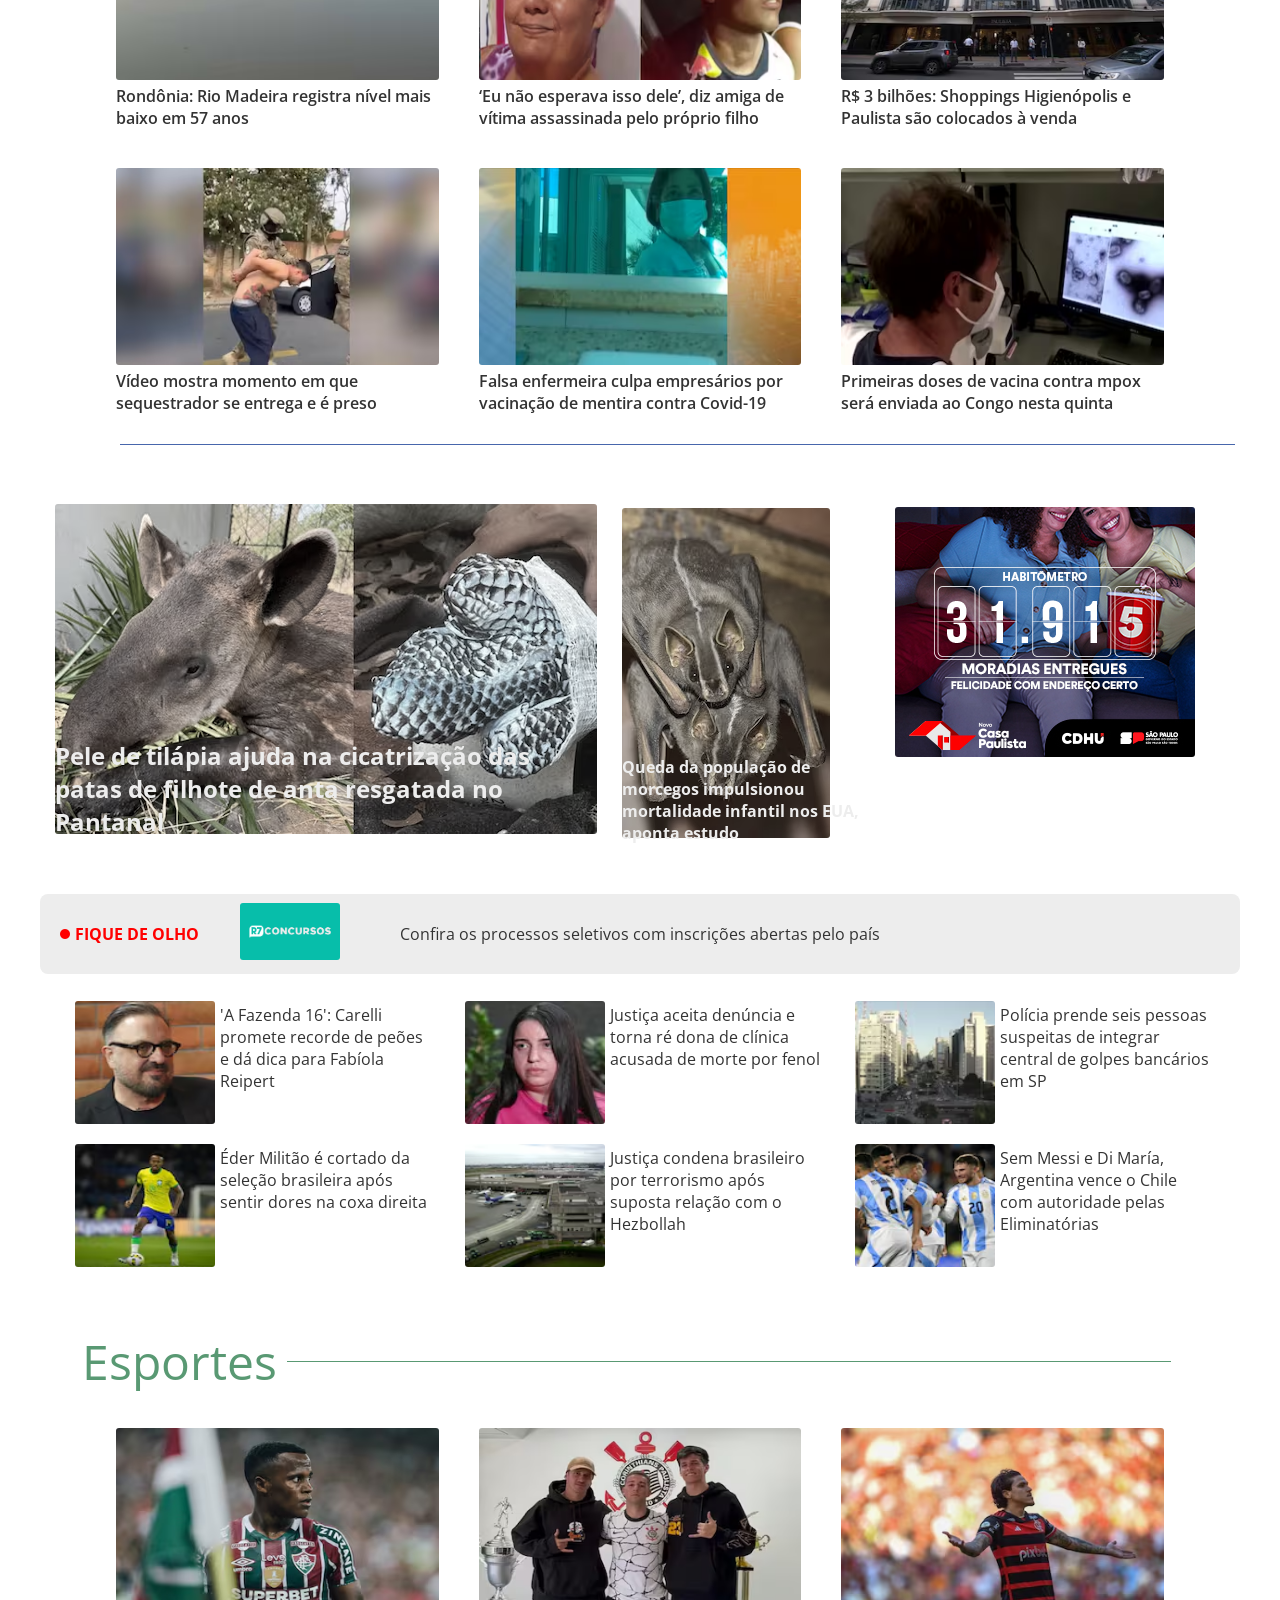
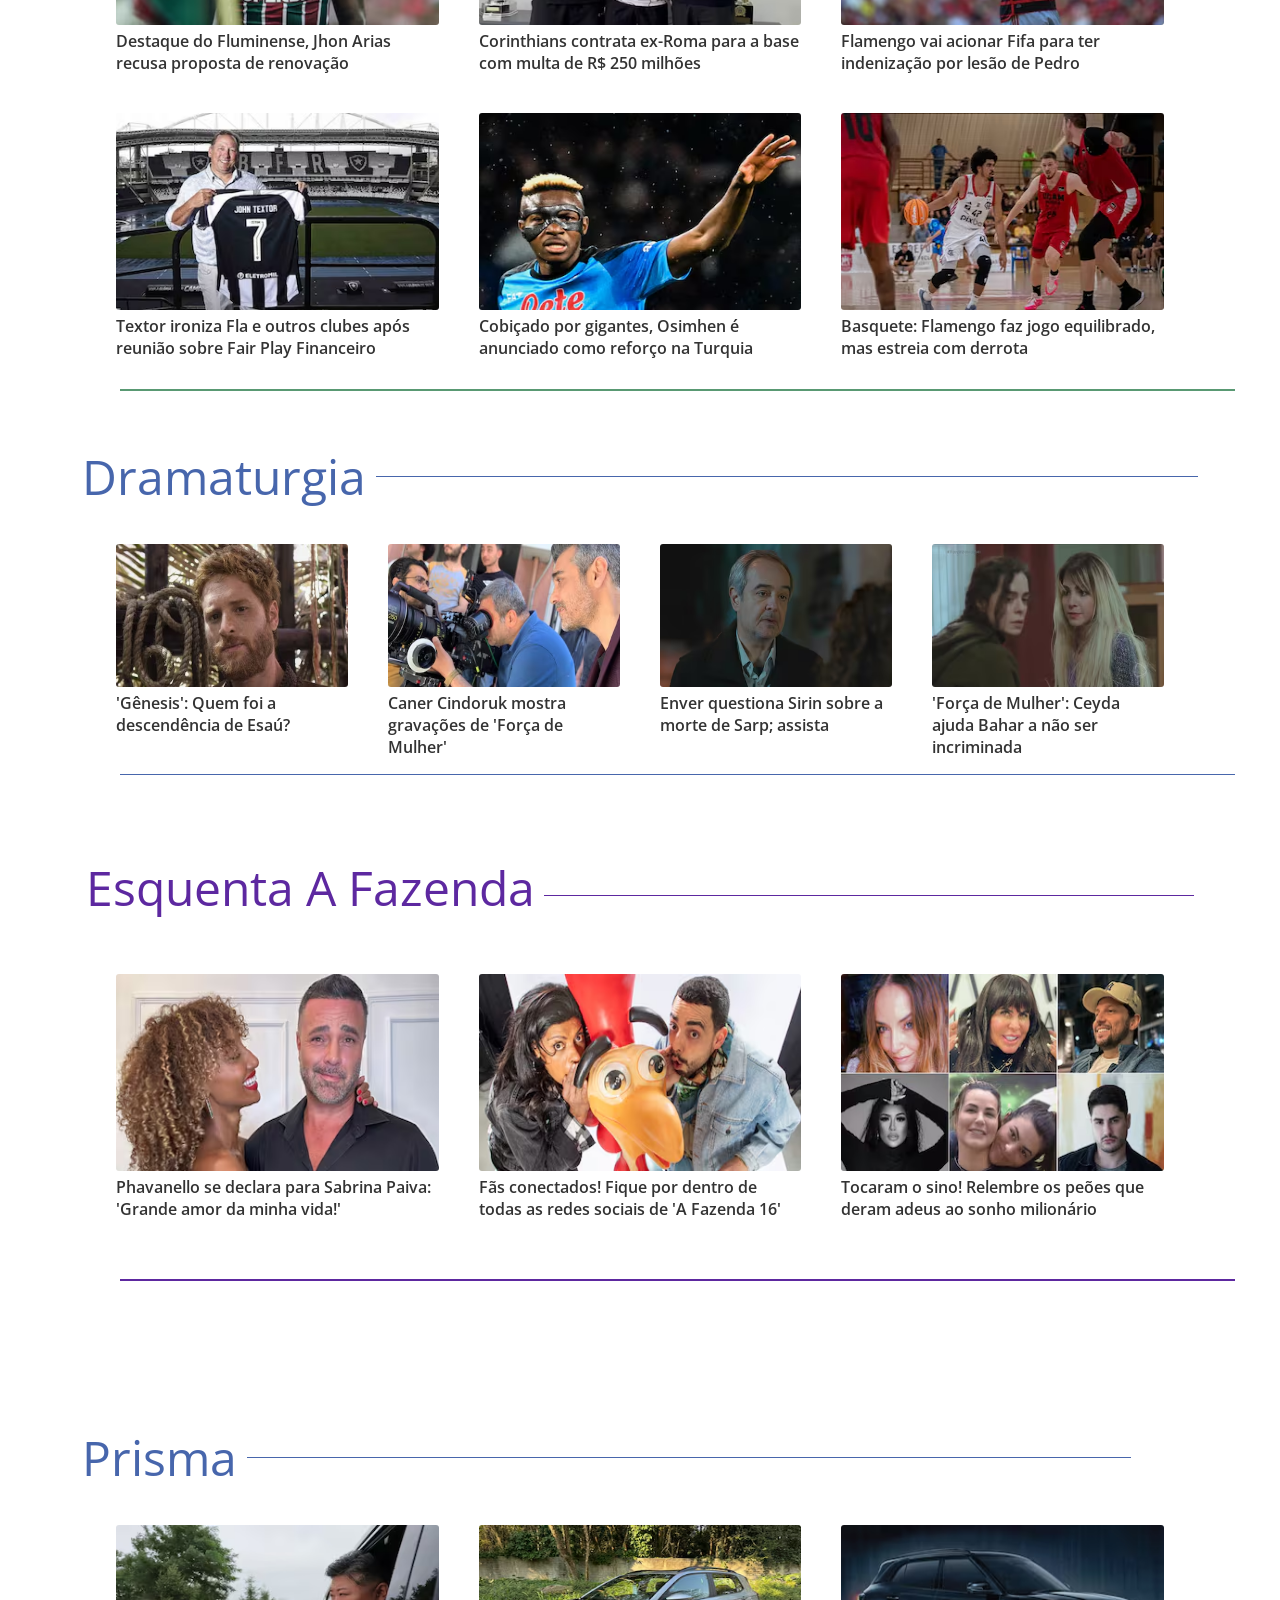
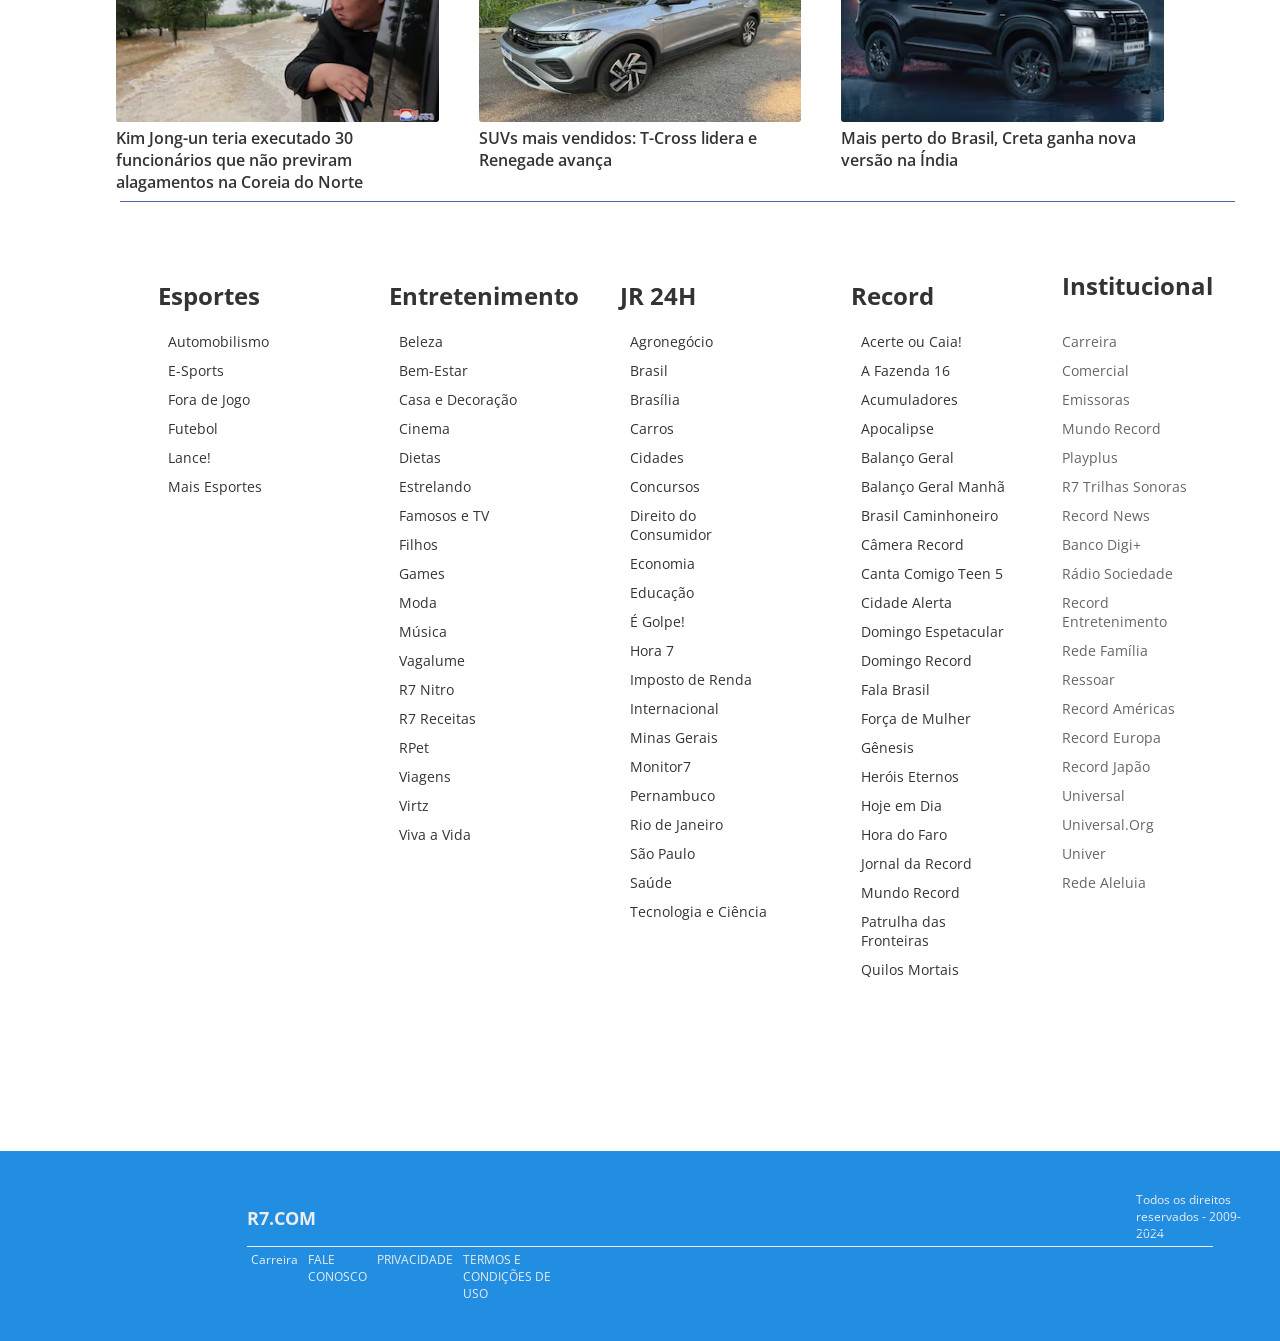
==== commit 3091fe93: "Add files via upload" ====
--- a/index.html
+++ b/index.html
@@ -208,10 +208,38 @@
             <hr>
         </div>
          
-       
- 
- 
- 
+
+        <div class="barra-tempo">
+            <div class="logo">
+                <i class="fas fa-cloud"></i> R7 TEMPO
+            </div>
+            
+            <div class="localizacao">
+                <i class="fas fa-map-marker-alt"></i>
+                São Paulo - SP
+                <i class="fas fa-angle-right"></i>
+            </div>
+    
+            <div class="info-tempo">
+                Tempo agora:
+                <div class="valor-tempo">
+                    <div class="temp-atual">16°</div>
+                    <div class="temp-min-max">
+                        27°/18°
+                    </div>
+                </div>
+                <i class="fas fa-cloud-rain icone-tempo"></i>
+                Nublado
+            </div>
+    
+            <div class="previsao-completa">
+                <a href="#">Previsão completa</a>
+            </div>
+        </div>
+ 
+ 
+
+
     </section>
     <div class="traco-tema" id="brasilia">
         <P>R7 Brasília</P>
@@ -243,6 +271,62 @@
         <hr id="brasiliat">
     </div>
  
+
+
+    <div class="traco-tema">
+        <P id="esportesp">Paralimpíadas 2024</P >
+        <hr id="hresp2" >
+    </div><br>
+    <section class="noticias-pequenas">
+        <article>
+            <div><a href="https://www.surtoolimpico.com.br/2024/09/brasil-fatura-um-bronze-no-primeiro-dia.html">
+                <img src="images/images_noticias/noticias_pequenas/rosicleide.avif" alt="rosicleide">
+                <p>Brasil fatura um bronze no primeiro dia do Judô para Cegos nos Jogos Paralímpicos</p>
+            </a>
+           
+            </div>
+
+            <div><a href="https://esportes.r7.com/olimpiada-todo-dia/futebol-de-cegos-fica-fora-da-final-pela-primeira-vez-na-historia-05092024/">
+                <img src="images/images_noticias/noticias_pequenas/futeboldecegos.avif" alt="partida Brasil vs Argentina">
+                <p>Futebol de cegos do Brasil fica de fora da final pela primeira vez na história</p>
+            </a>
+            </div>
+        </article>
+        <article>
+            <div><a href="https://www.surtoolimpico.com.br/2024/09/veronica-hipolito-conquista-o-bronze.html">
+                <img src="images/images_noticias/noticias_pequenas/veronica.avif" alt="Veronica">
+                <p>Brasileira Verônica Hipólito conquista o bronze nos 100 m rasos T36</p>
+            </a>
+            </div>
+
+            <div><a href="https://esportes.r7.com/lance/paralimpiadas-cecilia-araujo-conquista-medalha-de-prata-nos-50m-livre-s8-05092024/">
+                <img src="images/images_noticias/noticias_pequenas/cecilia.avif" alt="Cecíllia">
+                <p>Paralimpíadas: Cecília Araújo conquista medalha de prata nos 50 m livre (S8)h</p>
+            </a>
+            </div>
+        </article>
+        <article>
+            <div><a href="https://www.olimpiadatododia.com.br/paris-2024/631928-brasil-derrota-eua-e-vai-as-oitavas-do-florete-masculino/">
+                <img src="images/images_noticias/noticias_pequenas/florete.avif" alt="Florete">
+                <p>Brasil derrota Estados Unidos e vai às oitavas de final do florete masculino</p>
+            </a>
+            </div>
+
+            <div><a href="https://www.olimpiadatododia.com.br/paris-2024/628687-quadro-de-medalhas-dos-jogos-paralimpicos-de-paris-2024/">
+                <img src="images/images_noticias/noticias_pequenas/medalhas.avif" alt="Medalhas bronze, prata e ouro as paralímpiadas">
+                <p>
+                    Brasil passa das 60 medalhas, mas cai para a oitava colocação; China continua na liderança</p>
+            </a>
+            </div>
+        </article>
+     
+
+
+    </section>
+    </section><br><br><br>
+    <div class="traco-b brasilia"  >
+        <hr id="espor" i>
+    </div>
  
  
  
@@ -301,8 +385,94 @@
     <div class="traco-b brasilia"  >
         <hr id="jr24">
     </div>
- 
- 
+    <section class="entre-tema">
+        <div class="img-g">
+            <a href="https://conexaoplaneta.com.br/blog/pele-de-tilapia-ajuda-na-cicatrizacao-das-patas-de-melancia-a-filhotinha-de-anta-resgatada-no-pantanal/">
+                <img src="images/images_noticias/noticias-grandes/tilapia.avif" alt="Tilapia e anta">
+                <p>Pele de tilápia ajuda na cicatrização das patas de filhote de anta resgatada no Pantanal</p>
+            </a>
+           
+        </div>
+        <div class="img-morcego">
+            <a href="https://www.folhape.com.br/noticias/queda-da-populacao-de-morcegos-impulsionou-mortalidade-infantil-nos/358990/"> <img src="images/images_noticias/noticias-grandes/morcego.avif" alt="morcego">
+                <p>Queda da população de morcegos impulsionou mortalidade infantil nos EUA, aponta estudo</p>
+            </a>
+           
+        </div>
+        <div class="img-anun">
+            <img src="images/images_noticias/noticias-grandes/anuncio.jpg" alt="anuncio cdhu">
+            <p></p>
+        </div>
+
+    </section>
+
+
+
+
+    <div class="alerta-concursos">
+        <div class="alerta">
+            <i class="fas fa-circle "></i> <strong class="alerta">FIQUE DE OLHO</strong>
+        </div>
+        <div class="logo-concursos">
+            <a href="https://noticias.r7.com/concursos/"><img src="images/images_noticias/noticias_pequenas/fique-de-olho.jpg"R7 Concursos"></a>
+        </div>
+        <div class="descricao-concursos">
+            <a href="https://noticias.r7.com/concursos/">Confira os processos seletivos com inscrições abertas pelo país</a>
+        </div>
+    </div>
+
+
+
+
+
+    <section class="noticias-pequenas">
+        <article>
+            <div><a href="https://record.r7.com/a-fazenda-16/esquenta/carelli-promete-recorde-de-peoes-em-a-fazenda-16-e-da-dica-exclusiva-para-fabiola-reipert-05092024/">
+                <img src="images/images_noticias/noticias_pequenas/afazenda.avif" alt="Carelli">
+                <p>'A Fazenda 16': Carelli promete recorde de peões e dá dica para Fabíola Reipert</p>
+            </a>
+           
+            </div>
+
+            <div><a href="https://esportes.r7.com/futebol/eder-militao-e-cortado-da-selecao-brasileira-apos-sentir-dores-na-coxa-direita-05092024/">
+                <img src="images/images_noticias/noticias_pequenas/edermilitao.avif" alt="Eder militao">
+                <p>Éder Militão é cortado da seleção brasileira após sentir dores na coxa direita</p>
+            </a>
+            </div>
+        </article>
+        <article>
+            <div><a href="https://noticias.r7.com/sao-paulo/justica-aceita-denuncia-e-torna-re-dona-de-clinica-acusada-de-morte-por-fenol-05092024/">
+                <img src="images/images_noticias/noticias_pequenas/JUSTIÇA.avif" alt="re dona da clinica">
+                <p>Justiça aceita denúncia e torna ré dona de clínica acusada de morte por fenol</p>
+            </a>
+            </div>
+
+            <div><a href="https://noticias.r7.com/minas-gerais/justica-condena-brasileiro-por-terrorismo-apos-suposta-relacao-com-o-hezbollah-06092024/">
+                <img src="images/images_noticias/noticias_pequenas/condenaçao.avif" alt="Justiça Brasileira">
+                <p>Justiça condena brasileiro por terrorismo após suposta relação com o Hezbollah</p>
+            </a>
+            </div>
+        </article>
+        <article>
+            <div><a href="https://noticias.r7.com/jr-na-tv/video/policia-prende-seis-pessoas-suspeitas-de-integrar-central-de-golpes-bancarios-em-sao-paulo-06092024/">
+                <img src="images/images_noticias/noticias_pequenas/golpebancario.avif" alt="Cidade de SP">
+                <p>Polícia prende seis pessoas suspeitas de integrar central de golpes bancários em SP</p>
+            </a>
+            </div>
+
+            <div><a href="https://esportes.r7.com/jogada-10/sem-messi-e-di-maria-argentina-vence-o-chile-com-autoridade-pelas-eliminatorias-06092024/">
+                <img src="images/images_noticias/noticias_pequenas/messi.avif" alt="Jogadores da argentina">
+                <p>
+                    Sem Messi e Di María, Argentina vence o Chile com autoridade pelas
+                    Eliminatórias</p>
+            </a>
+            </div>
+        </article>
+     
+
+
+    </section>
+    </section>
     <div class="traco-tema">
         <P id="esportesp">Esportes</P >
         <hr id="hresp" >
@@ -354,12 +524,255 @@
     <div class="traco-b brasilia"  >
         <hr id="espor" i>
     </div>
+    <div class="traco-tema" id="dramaturgia">
+        <P>Dramaturgia</P>
+        <hr class="hr">
+    </div>
+
+    
+    <section class="temas-jr dramaturgia">
+ 
+            <div><a href="https://record.r7.com/genesis/novidades/genesis-responde/quem-foi-a-descendencia-de-esau-sua-historia-e-biblica-06092024/">
+                <img src="images/images_noticias/noticias_medias/genesis.avif" alt="Esaú">
+                <p>'Gênesis': Quem foi a descendência de Esaú?</p>
+            </a>
+            </div>
+            <div><a href="https://record.r7.com/forca-de-mulher/novidades/caner-cindoruk-mostra-bastidores-das-gravacoes-de-forca-de-mulher-06092024/">
+                <img src="images/images_noticias/noticias_medias/gravaçoes.avif" alt="Gravações Força-de-Mulher">
+                <p>Caner Cindoruk mostra gravações de 'Força de Mulher'</p>
+     
+            </a>
+            </div>
+            <div><a href="https://record.r7.com/forca-de-mulher/video/enver-confronta-sirin-sobre-a-morte-de-sarp-forca-de-mulher-06092024/">
+                <img src="images/images_noticias/noticias_medias/enver.avif" alt="Enver novela">
+                <p>Enver questiona Sirin sobre a morte de Sarp; assista</p>
+            </a>
+            </div>
+            <div><a href="https://record.r7.com/forca-de-mulher/video/ceyda-ajuda-bahar-a-nao-ser-incriminada-forca-de-mulher-06092024/">
+                <img src="images/images_noticias/noticias_medias/ceycla.avif" alt="Ceyda Força-de-Mulher">
+                <p>'Força de Mulher': Ceyda ajuda Bahar a não ser incriminada</p>
+            </a>
+            </div>
+ 
+    </section>
+   
+    </section>
+    <div class="traco-b brasilia"  >
+        <hr id="dramaturgia-hr">
+    </div>
+
+
+   
+
+
+
     <section class="noticias-anuncio">
 
     </section>
+    <div class="traco-tema" id="Fazenda">
+        <P>Esquenta A Fazenda</P>
+        <hr class="hr">
+    </div>
+
+    
+    <section class="temas-jr">
+ 
+        <div class="noticias-grandes">
+            <a href="https://record.r7.com/a-fazenda-16/esquenta/rodrigo-phavanello-se-declara-para-sabrina-paiva-e-o-grande-amor-da-minha-vida-06092024/">
+            <img src="images/images_noticias/noticias-grandes/sabrina.avif" alt="Sabrina e seu noivo">
+            <p>Phavanello se declara para Sabrina Paiva: 'Grande amor da minha vida!'</p>
+            </a>
+        </div>
+        <div class="noticias-grandes">
+            <a href="https://record.r7.com/a-fazenda-16/esquenta/fas-conectados-fique-por-dentro-de-todas-as-redes-sociais-de-a-fazenda-16-06092024/">
+            <img src="images/images_noticias/noticias-grandes/redessocias.avif" alt="redes sociais a fazenda ">
+            <p>Fãs conectados! Fique por dentro de todas as redes sociais de 'A Fazenda 16'</p>
+            </a>
+        </div>
+        <div class="noticias-grandes">
+            <a href="https://record.r7.com/a-fazenda-16/esquenta/fotos/tocaram-o-sino-relembre-os-peoes-que-deram-adeus-ao-sonho-milionario-de-a-fazenda-05092024/">
+            <img src="images/images_noticias/noticias-grandes/tocaramosino.avif" alt="Peões que tocaram o sino">
+            <p>Tocaram o sino! Relembre os peões que deram adeus ao sonho milionário</p>
+            </a>
+        </div>
+ 
+    </section>
+    <div class="traco-b brasilia fazenda-hr"  >
+        <hr id="fazenda-hr ">
+    </div>
+    <div class="traco-tema" id="prisma">
+        <P>Prisma</P>
+        <hr class="hr">
+    </div>
+
+    
+    <section class="temas-jr">
+ 
+        <div class="noticias-grandes">
+            <a href="https://noticias.r7.com/prisma/blog-do-zamataro/kim-jong-un-teria-executado-30-funcionarios-que-nao-previram-alagamentos-na-coreia-do-norte-06092024/">
+            <img src="images/images_noticias/noticias-grandes/japao.avif" alt="Kim Jong-um">
+            <p>Kim Jong-un teria executado 30 funcionários que não previram alagamentos na Coreia do Norte</p>
+            </a>
+        </div>
+        <div class="noticias-grandes">
+            <a href="https://noticias.r7.com/prisma/autos-carros/suvs-mais-vendidos-t-cross-lidera-e-renegade-avanca-06092024/">
+            <img src="images/images_noticias/noticias-grandes/suvs.avif" alt="Suvs">
+            <p>SUVs mais vendidos: T-Cross lidera e Renegade avança</p>
+            </a>
+        </div>
+        <div class="noticias-grandes">
+            <a href="https://noticias.r7.com/prisma/autos-carros/mais-perto-do-brasil-creta-ganha-nova-versao-na-india-06092024/">
+            <img src="images/images_noticias/noticias-grandes/creta.avif" alt="Creta nova versao">
+            <p>Mais perto do Brasil, Creta ganha nova versão na Índia</p>
+            </a>
+        </div>
+ 
+    </section>
+   
+       
+    </section>
+    <div class="traco-b brasilia"  >
+        <hr id="jr24">
+    </div>
     </main>
     <footer>
- 
+        <section class="mais-noticias">
+            <div class="mais-n">
+
+               <div>
+                <ul>
+                    <li><h3><a href="https://esportes.r7.com/automobilismo/">Esportes</a></h3></li>
+                    <li><a href="https://esportes.r7.com/automobilismo/">Automobilismo</a></li>
+                    <li><a href="https://esportes.r7.com/e-sports/">E-Sports</a></li>
+                    <li><a href="https://esportes.r7.com/fora-de-jogo/">Fora de Jogo</a></li>
+                    <li><a href="https://esportes.r7.com/futebol/">Futebol</a></li>
+                    <li><a href="https://esportes.r7.com/lance/">Lance!</a></li>
+                    <li><a href="https://esportes.r7.com/mais-esportes/">Mais Esportes</a></li>
+                </ul>
+        
+                
+               </div>
+               <div>
+                <ul>
+                    <li><h3><a href="">Entretenimento</a></h3></li>
+                    <li><a href="https://entretenimento.r7.com/vivaavida/beleza/">Beleza</a></li>
+                    <li><a href="https://entretenimento.r7.com/vivaavida/bem-estar/">Bem-Estar</a></li>
+                    <li><a href="https://entretenimento.r7.com/vivaavida/casa-e-decoracao/">Casa e Decoração</a></li>
+                    <li><a href="https://entretenimento.r7.com/cinema/">Cinema</a></li>
+                    <li><a href="https://entretenimento.r7.com/vivaavida/dietas/">Dietas</a></li>
+                    <li><a href="https://www.estrelando.com.br/">Estrelando</a></li>
+                    <li><a href="https://entretenimento.r7.com/famosos-e-tv/">Famosos e TV</a></li>
+                    <li><a href="https://entretenimento.r7.com/vivaavida/filhos/">Filhos</a></li>
+                    <li><a href="https://entretenimento.r7.com/games/">Games</a></li>
+                    <li><a href="https://entretenimento.r7.com/vivaavida/moda/">Moda</a></li>
+                    <li><a href="https://entretenimento.r7.com/musica/">Música</a></li>
+                    <li><a href="https://www.vagalume.com.br/">Vagalume</a></li>
+                    <li><a href="https://entretenimento.r7.com/nitro">R7 Nitro</a></li>
+                    <li><a href="https://entretenimento.r7.com/receitas">R7 Receitas</a></li>
+                    <li><a href="https://entretenimento.r7.com/rpet">RPet</a></li>
+                    <li><a href="https://entretenimento.r7.com/vivaavida/viagens/">Viagens</a></li>
+                    <li><a href="https://entretenimento.r7.com/virtz">Virtz</a></li>
+                    <li><a href="https://entretenimento.r7.com/vivaavida">Viva a Vida</a></li>
+                </ul>
+        
+               </div>
+               <div>
+                <ul>
+                    <li><h3><a href="">JR 24H</a></h3></li>
+                    <li><a href="https://noticias.r7.com/agronegocios/">Agronegócio</a></li>
+                    <li><a href="https://noticias.r7.com/brasil/">Brasil</a></li>
+                    <li><a href="https://noticias.r7.com/brasilia/">Brasília</a></li>
+                    <li><a href="https://noticias.r7.com/carros/">Carros</a></li>
+                    <li><a href="https://noticias.r7.com/cidades/">Cidades</a></li>
+                    <li><a href="https://noticias.r7.com/concursos/">Concursos</a></li>
+                    <li><a href="https://noticias.r7.com/direito-do-consumidor/">Direito do Consumidor</a></li>
+                    <li><a href="https://noticias.r7.com/economia/">Economia</a></li>
+                    <li><a href="https://noticias.r7.com/educacao/">Educação</a></li>
+                    <li><a href="https://noticias.r7.com/e-golpe/">É Golpe!</a></li>
+                    <li><a href="https://noticias.r7.com/hora7/">Hora 7</a></li>
+                    <li><a href="https://noticias.r7.com/economia/imposto-de-renda/">Imposto de Renda</a></li>
+                    <li><a href="https://noticias.r7.com/internacional/">Internacional</a></li>
+                    <li><a href="https://noticias.r7.com/minas-gerais/">Minas Gerais</a></li>
+                    <li><a href="https://noticias.r7.com/monitor7/">Monitor7</a></li>
+                    <li><a href="https://noticias.r7.com/pernambuco/">Pernambuco</a></li>
+                    <li><a href="https://noticias.r7.com/rio-de-janeiro/">Rio de Janeiro</a></li>
+                    <li><a href="https://noticias.r7.com/sao-paulo/">São Paulo</a></li>
+                    <li><a href="https://noticias.r7.com/saude/">Saúde</a></li>
+                    <li><a href="https://noticias.r7.com/saude/">Tecnologia e Ciência</a></li>
+                </ul>
+        
+               </div>
+               <div>
+                <ul>
+                    <li><h3><a href="">Record</a></h3></li>
+                    <li><a href="https://record.r7.com/acerte-ou-caia/">Acerte ou Caia!</a></li>
+                    <li><a href="https://record.r7.com/a-fazenda/">A Fazenda 16</a></li>
+                    <li><a href="https://record.r7.com/acumuladores/">Acumuladores</a></li>
+                    <li><a href="https://record.r7.com/apocalipse/">Apocalipse</a></li>
+                    <li><a href="https://record.r7.com/balanco-geral/">Balanço Geral</a></li>
+                    <li><a href="https://record.r7.com/balanco-geral-manha/">Balanço Geral Manhã</a></li>
+                    <li><a href="https://record.r7.com/brasil-caminhoneiro/">Brasil Caminhoneiro</a></li>
+                    <li><a href="https://record.r7.com/camera-record/">Câmera Record</a></li>
+                    <li><a href="https://record.r7.com/canta-comigo-teen/">Canta Comigo Teen 5</a></li>
+                    <li><a href="https://record.r7.com/cidade-alerta/">Cidade Alerta</a></li>
+                    <li><a href="https://record.r7.com/domingo-espetacular/">Domingo Espetacular</a></li>
+                    <li><a href="https://record.r7.com/domingo-record/">Domingo Record</a></li>
+                    <li><a href="https://record.r7.com/fala-brasil/">Fala Brasil</a></li>
+                    <li><a href="https://record.r7.com/forca-de-mulher/">Força de Mulher</a></li>
+                    <li><a href="https://record.r7.com/genesis/">Gênesis</a></li>
+                    <li><a href="https://record.r7.com/herois-eternos/">Heróis Eternos</a></li>
+                    <li><a href="https://record.r7.com/hoje-em-dia/">Hoje em Dia</a></li>
+                    <li><a href="https://record.r7.com/hora-do-faro/">Hora do Faro</a></li>
+                    <li><a href="https://record.r7.com/jornal-da-record/">Jornal da Record</a></li>
+                    <li><a href="https://record.r7.com/mundo-record/">Mundo Record</a></li>
+                    <li><a href="https://record.r7.com/patrulha-das-fronteiras/">Patrulha das Fronteiras</a></li>
+                    <li><a href="https://record.r7.com/quilos-mortais/">Quilos Mortais</
+                </a>
+               </div>
+               <div>
+                <a href="">
+                    <h3>Institucional</h3>
+                    <a href="#"><p>Carreira</p></a>
+                    <a href="#"><p>Comercial</p></a>
+                    <a href="#"><p>Emissoras</p></a>
+                    <a href="#"><p>Mundo Record</p></a>
+                    <a href="#"><p>Playplus</p></a>
+                    <a href="#"><p>R7 Trilhas Sonoras</p></a>
+                    <a href="#"><p>Record News</p></a>
+                    <a href="#"><p>Banco Digi+</p></a>
+                    <a href="#"><p>Rádio Sociedade</p></a>
+                    <a href="#"><p>Record Entretenimento</p></a>
+                    <a href="#"><p>Rede Família</p></a>
+                    <a href="#"><p>Ressoar</p></a>
+                    <a href="#"><p>Record Américas</p></a>
+                    <a href="#"><p>Record Europa</p></a>
+                    <a href="#"><p>Record Japão</p></a>
+                    <a href="#"><p>Universal</p></a>
+                    <a href="#"><p>Universal.Org</p></a>
+                    <a href="#"><p>Univer</p></a>
+                    <a href="#"><p>Rede Aleluia</p></a>
+                </a>
+               </div>
+              
+            </div>
+          
+        </section>
+        </section>
+        <section  id="footer2">
+            
+            <div class="traco-b footer-hr "  >
+                <div id="nav-footer"><h1>R7.COM</h1>
+                    <p>Carreira</p>
+                    <p>FALE CONOSCO</p>
+                    <p>PRIVACIDADE</p>
+                    <p>TERMOS E CONDIÇÕES DE USO</p>
+                    <p id="p-e">Todos os direitos reservados - 2009-2024 </p>
+                </div>
+                
+                <hr >
+            </div>
+        
+        </section>
     </footer>
 </body>
 </html>
--- a/css/style.css
+++ b/css/style.css
@@ -4,7 +4,34 @@
     color: #333333;
     margin: 0;
     padding: 0;
-   
+    
+}
+footer{
+    margin: 0;
+    padding: 0;
+}
+ul {
+    list-style-type: none;  
+    margin: 0;              
+    padding: 0;    
+    margin: 10px;
+    color: rgb(102 102 102);
+    font-weight: 400;
+    font-size: .875rem;         
+    width: 150px;
+}
+
+li {
+    margin: 0;
+    padding: 0;
+    margin: 10px;
+    color: rgb(102 102 102);
+    font-weight: 400;
+    font-size: .875rem;
+    width: 150px;
+}
+img{
+    border-radius: 3px;
 }
 section{
     width: 85%;
@@ -44,7 +71,7 @@
     display: inline;
     position: relative;
     top: 10px;
-    left: 400px;
+    left: 270px;
 }
 #tracoicon{
     position: relative;
@@ -128,7 +155,8 @@
 }
  
 header{
-    position: fixed;
+    position: sticky;
+    top: 0; 
     display: flex;
     width: 100%;
     height: 60px;
@@ -271,14 +299,85 @@
     background-color: #218ee1;
     width: 79.19%;
     height: 1px;
- 
 }
 .traco-tema P{
 font-size:  3rem;
 color: #218ee1;
 }
+.barra-tempo {
+    display: flex;
+    justify-content: space-between;
+    align-items: center;
+    background-color:rgb(244 244 244);
+    padding: 10px 20px;
+    border-radius: 8px;
+    max-width: 1100px;
+    margin: 20px auto;
+}
+
+.logo {
+
+    font-size: 1.2rem;
+    color: #0072ff;
+    display: flex;
+    align-items: center;
+}
+
+.logo i {
+    margin-right: 8px;
+}
+
+.localizacao {
+    display: flex;
+    align-items: center;
+    font-size: 1rem;
+    color: #333;
+}
+
+.localizacao i {
+    margin-right: 5px;
+    color: #000;
+}
+
+.info-tempo {
+    display: flex;
+    align-items: center;
+    font-size: 1.2rem;
+}
+
+.valor-tempo {
+    display: flex;
+    align-items: center;
+    margin-right: 10px;
+}
+
+.temp-atual {
+    font-size: 2rem;
+    font-weight: bold;
+    color: #333;
+    margin-right: 5px;
+}
+
+.temp-min-max {
+    font-size: 0.8rem;
+    color: #777;
+}
+
+.icone-tempo {
+    font-size: 2rem;
+    color: #00bfff;
+    margin-right: 10px;
+}
+
+.previsao-completa a {
+    text-decoration: none;
+    color: #0072ff;
+    font-size: 1rem;
+    font-weight: bold;
+}
 .traco-b{
-    width: auto;
+
+    width: 1360px;
     height: auto;
     margin: 0 auto 0 auto;
     position: relative;
@@ -307,8 +406,6 @@
 #brasiliat{
     background-color: #333333;
 }
- 
- 
 .temas-jr{
     display: flex;
     align-items: flex-start;
@@ -342,9 +439,45 @@
     position: relative;
     top: 1px;
 }
-
- 
- 
+.entre-tema{
+    display: flex;
+    margin: 60px auto;
+    height: 330px;
+    width: 1110px;
+}
+.entre-tema p{
+    color: #EDEDED;
+    font-size: 1.5em;
+    font-weight: 700;
+}
+.img-g{
+    filter: grayscale(60%);
+    position: relative;
+    right: 30px;
+    height: 100%;
+    width: 542px;
+
+}
+.img-g p{
+    position: relative;
+    bottom: 100px;
+}
+.img-morcego{
+    filter: grayscale(60%);
+    margin: 10px;
+    position: relative;
+    top: 50px;
+    right: 15px;
+}
+.img-morcego p{
+    position: relative;
+    bottom: 87px;
+    font-size: medium;
+}
+.img-anun{
+    position: relative;
+    bottom: 35px;
+}
 .temas-esportes{
     display: flex;
     align-items: flex-start;
@@ -389,4 +522,205 @@
     background-color: #599973;
     position: relative;
     top: 1px;
+}
+.mais-noticias{
+    height: 950px;
+    width: 1300px;
+    display: flex;
+    align-items: center;
+    justify-content: center;
+}
+.mais-n{
+    display: flex;
+    flex-direction: row;
+    margin: auto auto 30px auto;
+    width: 1000px;
+    height: 1000px;
+}
+.mais-n div{
+    position: relative;
+    right: 60px;
+    margin: 10px;
+    padding: 48px;
+    width: 115px;
+    height: 700px;
+}
+.mais-n div p{
+    position: relative;
+
+    width: 150px;
+    right: 20px;
+    top: 10px;
+    margin: 10px;
+    color: rgb(102 102 102);
+    font-weight: 400;
+    font-size: .875rem;
+}
+.mais-n div h3{
+    padding: 10px;
+    position: relative;
+    right: 20px;
+    font-weight: bold;
+    font-size: x-large;
+}
+#hresp2{
+    background-color: #599973;
+    width: 650px;
+}
+
+#dramaturgia p{
+    color: #4766AC;
+}
+#dramaturgia hr{
+    background-color: #4766AC;
+}
+.dramaturgia div{
+    width: 255px;
+    height: 153px;
+}
+.dramaturgia div img{
+    width: 100%;
+    height: 143px;
+}
+#dramaturgia-hr{
+    background-color: #4766AC;
+}
+.entreterimento{
+    filter: brightness(0.9);
+    display: flex;
+    justify-content:flex-start ;
+    margin: 30px auto;
+    height: 350px;
+    width: 1075px;
+}
+#ent{
+    margin:0px 20px 0px 0px;
+}
+#ent2{
+    margin:0px 0px 8px 20px;
+}
+
+.entreterimento-section{
+    background-color: #333;
+}
+#ent-p{
+    justify-content: space-between;
+    margin: 30px;
+}
+#ent-p div img{
+    margin: 10px;
+
+}
+#ent-p2{
+    margin: 30px;
+}
+#ent-p2 div img{
+    margin: 10px;
+
+}
+.alerta-concursos {
+    display: flex;
+    align-items: center;
+    justify-content: space-between;
+    background-color: #f9f9f9;
+    padding: 10px 20px;
+    border-radius: 8px;
+    width: 1160px;
+    height: 60px;
+    margin: 20px auto;
+    background-color: #EDEDED;
+}
+
+.logo-concursos img {
+    position: relative;
+    right: 180px;
+    max-width: 100px;
+    max-height: 80px;
+}
+.alerta {
+    color: red;
+    font-weight: bold;
+    display: flex;
+    align-items: center;
+}
+
+.alerta i {
+    margin-right: 5px;
+    font-size: 10px;
+    color: red;
+}
+
+.descricao-concursos {
+    position: relative;
+    right: 340px;
+    font-size: 16px;
+    color: #333;
+}
+#Fazenda p{
+    color: #5D28A0;
+    margin: auto auto 40px;
+}
+#Fazenda hr{
+    width: 650px;
+    margin: 40px auto auto;
+    background-color: #5D28A0;
+}
+.fazenda-hr hr{
+    margin: 80px 0;
+    background-color: #5D28A0;
+}
+#prisma p{
+    color: #4766AC;
+
+}
+#prisma hr{
+    background-color: #4766AC;
+}
+#footer2{
+    display: flex;
+    height: 190px;
+    width: 1380px;
+    background-color: #218ee1;
+
+}
+.footer-hr{
+    position: relative;
+    left: 40px;
+    width: 70%;
+    margin: auto ;    
+    background-color: #EDEDED;
+    height: 1px;
+}
+#footer2 h1{
+    color: #EDEDED;
+    position: relative;
+    bottom: 40px;
+}
+
+
+#nav-footer{
+    display: flex;
+    flex-direction: row;
+    font-size: 12px;
+    font-weight: 400;
+    height: 30px;
+    color: #EDEDED;
+    width: 500px;
+    height: 30px;
+}
+#nav-footer p{
+    flex-direction: row;
+    color: #EDEDED;
+    position: relative;
+    right: 70px;
+    margin: 5px;
+ 
+}
+#p-e{
+    flex-direction: row;
+    position: relative;
+    left: 500px;
+    bottom: 60px;
+    width: 200px;
+    height: 60px;
 }
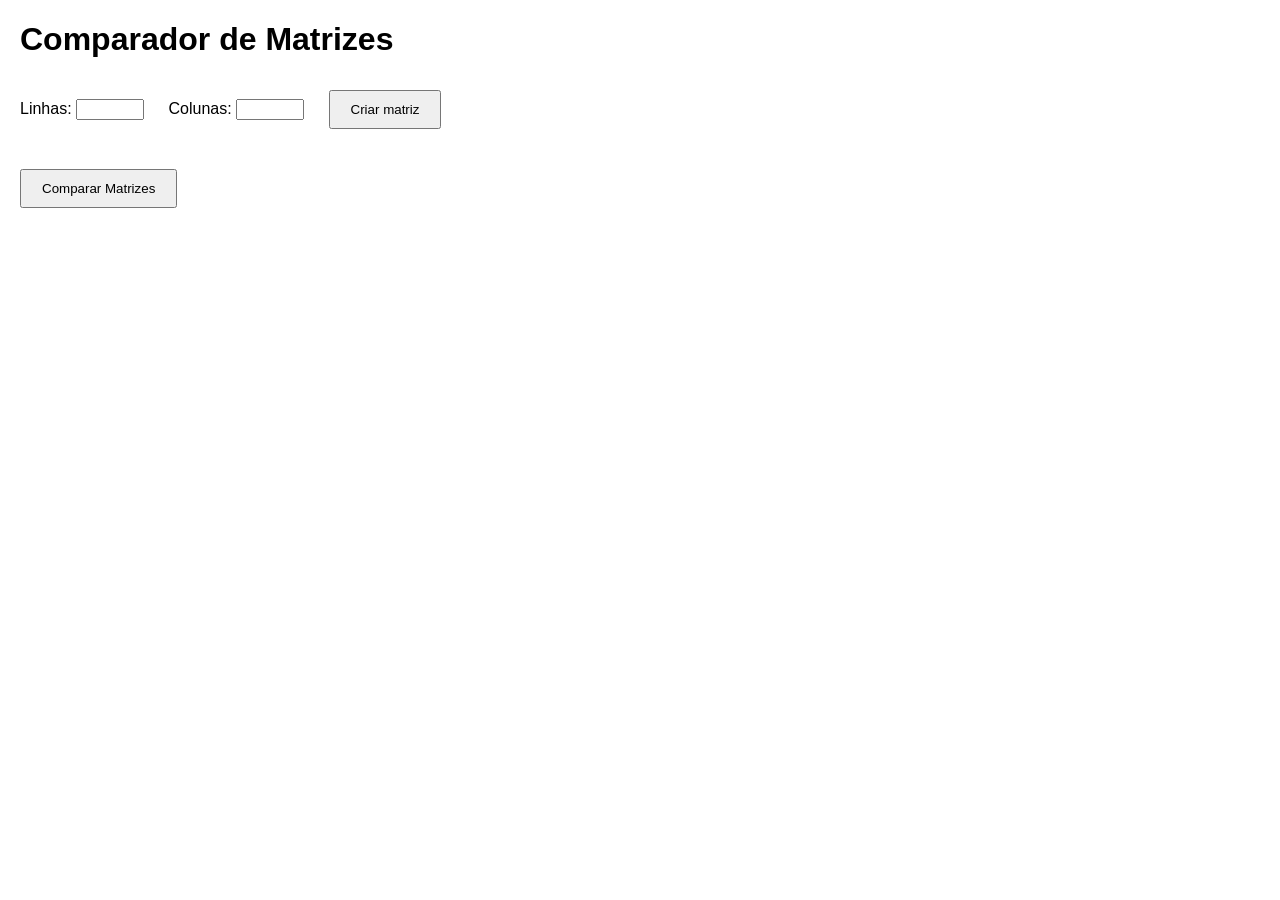
==== commit c23891b6: "Add files via upload" ====
--- a/index.html
+++ b/index.html
@@ -1,779 +1,204 @@
 <!DOCTYPE html>
 <html lang="pt-br">
 <head>
-    <meta charset="UTF-8">
-    <meta name="viewport" content="width=device-width, initial-scale=1.0">
-    <title>regente.com</title>
-    <link rel="stylesheet" href="css/style.css">
-    <link rel="stylesheet" href="https://cdnjs.cloudflare.com/ajax/libs/font-awesome/6.5.1/css/all.min.css">
-    <link rel="icon" href="">
-   
+  <meta charset="UTF-8">
+  <title>Comparador de Matrizes</title>
+  <style>
+    body {
+      font-family: Arial, sans-serif;
+      margin: 20px;
+    }
+
+    .form-section, .matrizes, .resultado {
+      margin-bottom: 30px;
+    }
+
+    label {
+      margin-right: 10px;
+    }
+
+    input[type="number"], input[type="text"] {
+      width: 60px;
+      margin-right: 10px;
+    }
+
+    table {
+      border-collapse: collapse;
+      margin: 10px 0;
+    }
+
+    td {
+      border: 1px solid #444;
+      padding: 10px;
+      text-align: center;
+      min-width: 40px;
+    }
+
+    .matriz-container {
+      margin-bottom: 20px;
+      border: 1px solid #ccc;
+      padding: 10px;
+    }
+
+    .checkbox {
+      margin-top: 10px;
+    }
+
+    button {
+      padding: 10px 20px;
+      margin-top: 10px;
+      cursor: pointer;
+    }
+
+    .igual {
+      background-color: #d4edda;
+    }
+
+    .diferente {
+      background-color: #f8d7da;
+    }
+  </style>
 </head>
 <body>
-    <header>
-        <a href="index.html">
-            <img id="r7icon" src="images/r7iconV2.png" alt="R7 noticias" s>
-        </a>
-        <nav>
-           
-            <a id="Menu2" href="menu.html" >
-                <img src="images/menuicon.png" alt="Menu imagem">
-            </a>
-            <img class="tracoicon" src="images/tracoicon.png" alt="">
- 
-            <a class="Menu" href="https://noticias.r7.com/brasilia/">
-                <p>BRASILIA</p>
-            </a>
- 
-            <a class="Menu" href="https://esportes.r7.com/" >
-                <p>ESPORTES</p>
-            </a>
- 
-            <a class="Menu" href="https://entretenimento.r7.com/" >
-                <p>ENTRETERIMENTO</p>
-            </a>
-            <a class="Menu" href="https://noticias.r7.com/record-news/" >
-                <p>JR 24H</p>
-            </a>
-            <a class="Menu" href="https://record.r7.com/" >
-                <p>RECORD</p>
-            </a>
- 
-            <a class="Menu" href="https://noticias.r7.com/record-news/" >
-                <p>RECORD NEWS</p>
-            </a>
-            <section class="sociais">
- 
-                <a id="Play" href="menu.html" >
-                    <img src="images/playplusv2icon.png" alt="PlayPlus icon">
-                </a>
-                <a href="https://www.facebook.com/portalr7">
-                    <img  src="images/facebookicon.png" alt="">
-                </a>
-                <a href="https://x.com/portalr7?mx=2">
-                    <img src="images/xicon.png" alt="">
-                </a>
-                <a href="https://www.instagram.com/portalr7/">
-                    <img src="images/instagramicon.png" alt="">
-                </a>
-                <img id="tracoicon" src="images/tracoicon.png" alt="">
-                <a href="">
-                    <i id="menu-icon" class="fa-solid fa-user"></i>
-                    <p id="entrar">Entrar</p>
-                </a>
-               
-            </section>
-           
-        </nav>
-    </header>
-    <main>
- 
-        <section>
-            <div class="anuncio">
-                <img class='anuncio-img' src="images/anuncio.png" alt="anuncio">
-            </div>
-        </section>
-        <section class="ao-vivo">
-            <h1 class="ao-vivo-icon">AO-VIVO</h1>
-            <a href="https://www.youtube.com/live/QZVxVrvFqiY">
-                <p>Brasileirão: Palmeiras e Cuiabá se enfrentam em Campinas (SP); ouça</p>
-            </a>
-        </section>
-       
-        <section id="sec-nsi">
-            <article class="Noticia-s-imagem">
-                <p>
-                    Aposentadorias e pensões vão custar R$ 1 trilhão aos cofres do governo no ano que vem
-                </p>    
- 
-            </article>
-        </section>
-        <section class=topico>
-            <a id="topico-imagem"  href="">
-                <img src="images/images_noticias/icon topicos.png" alt="icone de topico">
-                irã pode causar guerra regional, diz professor
-            </a>
-            <a id="topico-imagem"  href="">
-                <img src="images/images_noticias/icon topicos.png" alt="icone de topico">
-                irã pode causar guerra regional, diz professor
-            </a>
-        </section>
-        </section>
-        <section class="noticias-pequenas">
-            <article>
-                <div><a href="https://noticias.r7.com/brasilia/zanin-manda-pgr-se-manifestar-sobre-bloqueio-das-contas-da-starlink-05092024/">
-                    <img src="images/images_noticias/noticias_pequenas/zanin.avif" alt="Zanin">
-                    <p>Zanin manda PGR se manifestar sobre bloqueio das contas da Starlink</p>
-                </a>
-               
-                </div>
-   
-                <div><a href="https://noticias.r7.com/brasilia/lula-veta-isencao-de-imposto-para-moveis-e-eletrodomesticos-em-areas-atingidas-por-desastres-05092024/">
-                    <img src="images/images_noticias/noticias_pequenas/lula.avif" alt="">
-                    <p>Lula veta isenção de imposto para móveis e eletrodomésticos em áreas atingidas por desastres</p>
-                </a>
-                </div>
-            </article>
-            <article>
-                <div><a href="https://record.r7.com/fala-brasil/video/advogada-brasileira-e-enganada-por-falso-elon-musk-nas-redes-sociais-e-perde-r-35-mil-05092024/">
-                    <img src="images/images_noticias/noticias_pequenas/elonmusk.avif" alt="">
-                    <p>Advogada brasileira é enganada por falso Elon Musk nas redes sociais e perde R$ 35 mil</p>
-                </a>
-                </div>
-   
-                <div><a href="https://esportes.r7.com/jogada-10/flamengo-aciona-garantia-bancaria-por-matheuzinho-e-causa-prejuizo-milionario-ao-corinthians-05092024/">
-                    <img src="images/images_noticias/noticias_pequenas/flaco.avif" alt="">
-                    <p>Fla aciona garantia por Matheuzinho, e causa prejuízo milionário ao Corinthians</p>
-                </a>
-                </div>
-            </article>
-            <article>
-                <div><a href="https://record.r7.com/forca-de-mulher/novidades/atriz-que-interpreta-sirin-em-forca-de-mulher-posta-foto-divertida-e-brinca-eu-quando-leio-o-roteiro-05092024/">
-                    <img src="images/images_noticias/noticias_pequenas/forca-mulher.avif" alt="">
-                    <p>'Força de Mulher': intérprete de Sirin posta animada: 'Eu quando leio o roteiro do capítulo'</p>
-                </a>
-                </div>
-   
-                <div><a href="https://noticias.r7.com/sao-paulo/justica-nega-habeas-corpus-a-motorista-de-porsche-envolvido-em-acidente-fatal-no-tatuape-05092024/">
-                    <img src="images/images_noticias/noticias_pequenas/porcheacidente.webp" alt="Motorista da Porsche">
-                    <p>
-                        Justiça nega habeas corpus a motorista de Porsche envolvido em acidente fatal</p>
-                </a>
-                </div>
-            </article>
-         
-        </section>
-        </section>
-        <section class=topico>
-            <a id="topico-imagem"  href="">
-                <img src="images/images_noticias/icon topicos.png" alt="icone de topico">
-                irã pode causar guerra regional, diz professor
-            </a>
-        </section>
- 
- 
-    </section>
-    <section class="noticias-m">
-     
-        <div><a href="">
-            <img src="images/images_noticias/noticias_medias/astronautas.png" alt="astronautas">
-            <p>Astronautas 'presos no espaço' voltarão com a SpaceX em 2025</p>
-        </a>
-        </div>
-        <div><a href="">
-            <img src="images/images_noticias/noticias_medias/marinha.png" alt="marinha">
-            <p>Marinha resgata tripulantes de barco que ficou à deriva</p>
- 
-        </a>
-        </div>
-        <div><a href="">
-            <img src="images/images_noticias/noticias_medias/zezedicamargo.png" alt="zeze di camargo e luciano">
-            <p>Zezé Di Camargo relembra momentos da sua carreira</p>
-        </a>
-        </div>
-        <div><a href="">
-            <img src="images/images_noticias/noticias_medias/endrick.png" alt="endrick">
-            <p>Campeonato Espanhol: Endrick marca na vitória do Real Madrid sobre Valladolid</p>
-        </a>
-        </div>
- 
-    </section>
-        <div class="traco-tema">
-            <P>R7 Vídeos</P>
-            <hr class="hr">
-        </div>
- 
-        <section class="temas">
- 
-            <div class="noticias-grandes">
-                <a href="https://noticias.r7.com/record-news/video/assustador-bombeiros-sao-surpreendidos-por-tornado-de-fogo-no-pantanal-03092024/">
-                <img src="images/images_noticias/noticias-grandes/bombardeio.jpg" alt="Bombeiros sao surpreendidos por tornado">
-                <p>Bombeiros são surpreendidos por tornado de fogo no Pantanal</p>
-                </a>
-            </div>
-            <div class="noticias-grandes">
-                <a href="https://noticias.r7.com/record-news/video/caminhao-perde-o-freio-desce-ladeira-de-re-e-atinge-escola-no-interior-de-sp-03092024/">
-                <img src="images/images_noticias/noticias-grandes/caminhao.avif" alt="Caminhão perde o freio, desce ladeira de ré e atinge escola, no interior de SP ">
-                <p>Caminhão perde o freio, desce ladeira de ré e atinge escola, no interior de SP</p>
-                </a>
-            </div>
-            <div class="noticias-grandes">
-                <a href="https://noticias.r7.com/record-news/video/video-impressionante-carro-em-alta-velocidade-atravessa-parede-de-casa-e-assusta-familia-nos-eua-03092024/">
-                <img src="images/images_noticias/noticias-grandes/carro-casa.avif" alt="Carro em alta velocidade atravessa parede de casa e assusta família">
-                <p>Carro em alta velocidade atravessa parede de casa e assusta família</p>
-                </a>
-            </div>
-        </section>
-        <div class="traco-b">
-            <hr>
-        </div>
-         
-
-        <div class="barra-tempo">
-            <div class="logo">
-                <i class="fas fa-cloud"></i> R7 TEMPO
-            </div>
-            
-            <div class="localizacao">
-                <i class="fas fa-map-marker-alt"></i>
-                São Paulo - SP
-                <i class="fas fa-angle-right"></i>
-            </div>
-    
-            <div class="info-tempo">
-                Tempo agora:
-                <div class="valor-tempo">
-                    <div class="temp-atual">16°</div>
-                    <div class="temp-min-max">
-                        27°/18°
-                    </div>
-                </div>
-                <i class="fas fa-cloud-rain icone-tempo"></i>
-                Nublado
-            </div>
-    
-            <div class="previsao-completa">
-                <a href="#">Previsão completa</a>
-            </div>
-        </div>
- 
- 
-
-
-    </section>
-    <div class="traco-tema" id="brasilia">
-        <P>R7 Brasília</P>
-        <hr class="hr">
-    </div>
- 
-    <section class="temas">
- 
-        <div class="noticias-grandes">
-            <a href="https://noticias.r7.com/brasilia/crianca-de-9-anos-tem-cabelo-arrancado-por-brinquedo-de-parquinho-infantil-no-df-04092024/">
-            <img src="images/images_noticias/noticias-grandes/criança.avif" alt="reporter">
-            <p>Criança de 9 anos tem cabelo arrancado por brinquedo de parquinho infantil</p>
-            </a>
-        </div>
-        <div class="noticias-grandes">
-            <a href="https://noticias.r7.com/brasilia/programa-que-oferece-exames-e-consultas-para-a-populacao-do-df-chega-a-samambaia-04092024/">
-            <img src="images/images_noticias/noticias-grandes/exames.avif" alt="vacinação ">
-            <p>Programa que oferece exames e consultas chega a Samambaia</p>
-            </a>
-        </div>
-        <div class="noticias-grandes">
-            <a href="https://noticias.r7.com/brasilia/camara-legislativa-do-df-aprova-reajuste-de-15-para-tecnicos-de-enfermagem-04092024/">
-            <img src="images/images_noticias/noticias-grandes/camara.avif" alt="camara">
-            <p>Câmara Legislativa aprova reajuste para técnicos de enfermagem</p>
-            </a>
-        </div>
-    </section>
-    <div class="traco-b brasilia"  >
-        <hr id="brasiliat">
-    </div>
- 
-
-
-    <div class="traco-tema">
-        <P id="esportesp">Paralimpíadas 2024</P >
-        <hr id="hresp2" >
-    </div><br>
-    <section class="noticias-pequenas">
-        <article>
-            <div><a href="https://www.surtoolimpico.com.br/2024/09/brasil-fatura-um-bronze-no-primeiro-dia.html">
-                <img src="images/images_noticias/noticias_pequenas/rosicleide.avif" alt="rosicleide">
-                <p>Brasil fatura um bronze no primeiro dia do Judô para Cegos nos Jogos Paralímpicos</p>
-            </a>
-           
-            </div>
-
-            <div><a href="https://esportes.r7.com/olimpiada-todo-dia/futebol-de-cegos-fica-fora-da-final-pela-primeira-vez-na-historia-05092024/">
-                <img src="images/images_noticias/noticias_pequenas/futeboldecegos.avif" alt="partida Brasil vs Argentina">
-                <p>Futebol de cegos do Brasil fica de fora da final pela primeira vez na história</p>
-            </a>
-            </div>
-        </article>
-        <article>
-            <div><a href="https://www.surtoolimpico.com.br/2024/09/veronica-hipolito-conquista-o-bronze.html">
-                <img src="images/images_noticias/noticias_pequenas/veronica.avif" alt="Veronica">
-                <p>Brasileira Verônica Hipólito conquista o bronze nos 100 m rasos T36</p>
-            </a>
-            </div>
-
-            <div><a href="https://esportes.r7.com/lance/paralimpiadas-cecilia-araujo-conquista-medalha-de-prata-nos-50m-livre-s8-05092024/">
-                <img src="images/images_noticias/noticias_pequenas/cecilia.avif" alt="Cecíllia">
-                <p>Paralimpíadas: Cecília Araújo conquista medalha de prata nos 50 m livre (S8)h</p>
-            </a>
-            </div>
-        </article>
-        <article>
-            <div><a href="https://www.olimpiadatododia.com.br/paris-2024/631928-brasil-derrota-eua-e-vai-as-oitavas-do-florete-masculino/">
-                <img src="images/images_noticias/noticias_pequenas/florete.avif" alt="Florete">
-                <p>Brasil derrota Estados Unidos e vai às oitavas de final do florete masculino</p>
-            </a>
-            </div>
-
-            <div><a href="https://www.olimpiadatododia.com.br/paris-2024/628687-quadro-de-medalhas-dos-jogos-paralimpicos-de-paris-2024/">
-                <img src="images/images_noticias/noticias_pequenas/medalhas.avif" alt="Medalhas bronze, prata e ouro as paralímpiadas">
-                <p>
-                    Brasil passa das 60 medalhas, mas cai para a oitava colocação; China continua na liderança</p>
-            </a>
-            </div>
-        </article>
-     
-
-
-    </section>
-    </section><br><br><br>
-    <div class="traco-b brasilia"  >
-        <hr id="espor" i>
-    </div>
- 
- 
- 
- 
- 
-    <div class="traco-tema" id="brasilia">
-        <P>JR 24H</P>
-        <hr class="hr">
-    </div>
-
-    
-    <section class="temas-jr">
- 
-        <div class="noticias-grandes">
-            <a href="https://noticias.r7.com/record-news/video/rio-madeira-registra-nivel-mais-baixo-em-57-anos-04092024/">
-            <img src="images/images_noticias/noticias-grandes/rio.avif" alt="Rio Madeira">
-            <p>Rondônia: Rio Madeira registra nível mais baixo em 57 anos</p>
-            </a>
-        </div>
-        <div class="noticias-grandes">
-            <a href="https://noticias.r7.com/record-news/video/caminhao-perde-o-freio-desce-ladeira-de-re-e-atinge-escola-no-interior-de-sp-03092024/">
-            <img src="images/images_noticias/noticias-grandes/img.avif" alt="imagem ocorrido ">
-            <p>‘Eu não esperava isso dele’, diz amiga de vítima assassinada pelo próprio filho</p>
-            </a>
-        </div>
-        <div class="noticias-grandes">
-            <a href="https://noticias.r7.com/estadao-conteudo/shoppings-higienopolis-e-paulista-sao-colocados-a-venda-em-negocio-de-cerca-de-r-3-bi-04092024/">
-            <img src="images/images_noticias/noticias-grandes/3b.avif" alt="shoppings-higienopolis-e-paulista-sao-colocados-a-venda-em-negocio-de-cerca-de-r-3-bi">
-            <p>R$ 3 bilhões: Shoppings Higienópolis e Paulista são colocados à venda</p>
-            </a>
-        </div>
- 
-    </section>
-    <section class="temas-jr">
- 
-        <div class="noticias-grandes">
-            <a href="https://ric.com.br/prja/seguranca/sequestro-pinhais-video-mostra-sequestrador-sendo-preso-assista/">
-            <img src="images/images_noticias/noticias-grandes/preso2.avif" alt="Preso">
-            <p>Vídeo mostra momento em que sequestrador se entrega e é preso</p>
-            </a>
-        </div>
-        <div class="noticias-grandes">
-            <a href="https://noticias.r7.com/minas-gerais/mg-record/video/falsa-enfermeira-culpa-empresarios-por-vacinacao-falsa-contra-covid-19-em-mg-04092024/">
-            <img src="images/images_noticias/noticias-grandes/falsaenfermeira.avif" alt="Enfermeira falsa">
-            <p>Falsa enfermeira culpa empresários por vacinação de mentira contra Covid-19</p>
-            </a>
-        </div>
-        <div class="noticias-grandes">
-            <a href="https://noticias.r7.com/record-news/video/primeira-remessa-de-doses-de-vacina-contra-mpox-sera-enviada-ao-congo-nesta-quinta-feira-5-04092024/">
-            <img src="images/images_noticias/noticias-grandes/vacina.avif" alt="Tela com organismos da vacina">
-            <p>Primeiras doses de vacina contra mpox será enviada ao Congo nesta quinta</p>
-            </a>
-        </div>
-       
-    </section>
-    <div class="traco-b brasilia"  >
-        <hr id="jr24">
-    </div>
-    <section class="entre-tema">
-        <div class="img-g">
-            <a href="https://conexaoplaneta.com.br/blog/pele-de-tilapia-ajuda-na-cicatrizacao-das-patas-de-melancia-a-filhotinha-de-anta-resgatada-no-pantanal/">
-                <img src="images/images_noticias/noticias-grandes/tilapia.avif" alt="Tilapia e anta">
-                <p>Pele de tilápia ajuda na cicatrização das patas de filhote de anta resgatada no Pantanal</p>
-            </a>
-           
-        </div>
-        <div class="img-morcego">
-            <a href="https://www.folhape.com.br/noticias/queda-da-populacao-de-morcegos-impulsionou-mortalidade-infantil-nos/358990/"> <img src="images/images_noticias/noticias-grandes/morcego.avif" alt="morcego">
-                <p>Queda da população de morcegos impulsionou mortalidade infantil nos EUA, aponta estudo</p>
-            </a>
-           
-        </div>
-        <div class="img-anun">
-            <img src="images/images_noticias/noticias-grandes/anuncio.jpg" alt="anuncio cdhu">
-            <p></p>
-        </div>
-
-    </section>
-
-
-
-
-    <div class="alerta-concursos">
-        <div class="alerta">
-            <i class="fas fa-circle "></i> <strong class="alerta">FIQUE DE OLHO</strong>
-        </div>
-        <div class="logo-concursos">
-            <a href="https://noticias.r7.com/concursos/"><img src="images/images_noticias/noticias_pequenas/fique-de-olho.jpg"R7 Concursos"></a>
-        </div>
-        <div class="descricao-concursos">
-            <a href="https://noticias.r7.com/concursos/">Confira os processos seletivos com inscrições abertas pelo país</a>
-        </div>
-    </div>
-
-
-
-
-
-    <section class="noticias-pequenas">
-        <article>
-            <div><a href="https://record.r7.com/a-fazenda-16/esquenta/carelli-promete-recorde-de-peoes-em-a-fazenda-16-e-da-dica-exclusiva-para-fabiola-reipert-05092024/">
-                <img src="images/images_noticias/noticias_pequenas/afazenda.avif" alt="Carelli">
-                <p>'A Fazenda 16': Carelli promete recorde de peões e dá dica para Fabíola Reipert</p>
-            </a>
-           
-            </div>
-
-            <div><a href="https://esportes.r7.com/futebol/eder-militao-e-cortado-da-selecao-brasileira-apos-sentir-dores-na-coxa-direita-05092024/">
-                <img src="images/images_noticias/noticias_pequenas/edermilitao.avif" alt="Eder militao">
-                <p>Éder Militão é cortado da seleção brasileira após sentir dores na coxa direita</p>
-            </a>
-            </div>
-        </article>
-        <article>
-            <div><a href="https://noticias.r7.com/sao-paulo/justica-aceita-denuncia-e-torna-re-dona-de-clinica-acusada-de-morte-por-fenol-05092024/">
-                <img src="images/images_noticias/noticias_pequenas/JUSTIÇA.avif" alt="re dona da clinica">
-                <p>Justiça aceita denúncia e torna ré dona de clínica acusada de morte por fenol</p>
-            </a>
-            </div>
-
-            <div><a href="https://noticias.r7.com/minas-gerais/justica-condena-brasileiro-por-terrorismo-apos-suposta-relacao-com-o-hezbollah-06092024/">
-                <img src="images/images_noticias/noticias_pequenas/condenaçao.avif" alt="Justiça Brasileira">
-                <p>Justiça condena brasileiro por terrorismo após suposta relação com o Hezbollah</p>
-            </a>
-            </div>
-        </article>
-        <article>
-            <div><a href="https://noticias.r7.com/jr-na-tv/video/policia-prende-seis-pessoas-suspeitas-de-integrar-central-de-golpes-bancarios-em-sao-paulo-06092024/">
-                <img src="images/images_noticias/noticias_pequenas/golpebancario.avif" alt="Cidade de SP">
-                <p>Polícia prende seis pessoas suspeitas de integrar central de golpes bancários em SP</p>
-            </a>
-            </div>
-
-            <div><a href="https://esportes.r7.com/jogada-10/sem-messi-e-di-maria-argentina-vence-o-chile-com-autoridade-pelas-eliminatorias-06092024/">
-                <img src="images/images_noticias/noticias_pequenas/messi.avif" alt="Jogadores da argentina">
-                <p>
-                    Sem Messi e Di María, Argentina vence o Chile com autoridade pelas
-                    Eliminatórias</p>
-            </a>
-            </div>
-        </article>
-     
-
-
-    </section>
-    </section>
-    <div class="traco-tema">
-        <P id="esportesp">Esportes</P >
-        <hr id="hresp" >
-    </div>
-    <section class="temas-esportes">
- 
-        <div class="noticias-grandes">
-            <a href="https://noticias.r7.com/record-news/video/rio-madeira-registra-nivel-mais-baixo-em-57-anos-04092024/">
-            <img src="images/images_noticias/noticias-grandes/FLuminense.avif" alt="FLuminense jogador">
-            <p>Destaque do Fluminense, Jhon Arias recusa proposta de renovação</p>
-            </a>
-        </div>
-        <div class="noticias-grandes">
-            <a href="https://esportes.r7.com/jogada-10/corinthians-contrata-ex-roma-para-a-base-com-multa-de-r-250-milhoes-04092024/">
-            <img src="images/images_noticias/noticias-grandes/corinthians.avif" alt="Contratação do corinthians ">
-            <p>Corinthians contrata ex-Roma para a base com multa de R$ 250 milhões</p>
-            </a>
-        </div>
-        <div class="noticias-grandes">
-            <a href="https://esportes.r7.com/jogada-10/flamengo-vai-acionar-fifa-para-ter-indenizacao-por-lesao-de-pedro-na-selecao-05092024/">
-            <img src="images/images_noticias/noticias-grandes/flamengo.avif" alt="Pedro jogador do flamengo">
-            <p>Flamengo vai acionar Fifa para ter indenização por lesão de Pedro</p>
-            </a>
-        </div>
- 
-    </section>
-    <section class="temas-jr">
- 
-        <div class="noticias-grandes">
-            <a href="https://colunadofla.com/2024/09/dono-do-botafogo-textor-ironiza-flamengo-e-outros-clubes-apos-reuniao-sobre-fair-play-financeiro/">
-            <img src="images/images_noticias/noticias-grandes/fairplay.avif" alt="Empresario de futebol">
-            <p>Textor ironiza Fla e outros clubes após reunião sobre Fair Play Financeiro</p>
-            </a>
-        </div>
-        <div class="noticias-grandes">
-            <a href="https://esportes.r7.com/lance/disputado-por-gigantes-da-europa-osimhen-e-anunciado-por-novo-clube-04092024/">
-            <img src="images/images_noticias/noticias-grandes/napoli.avif" alt="Jogador do Napoli">
-            <p>Cobiçado por gigantes, Osimhen é anunciado como reforço na Turquia</p>
-            </a>
-        </div>
-        <div class="noticias-grandes">
-            <a href="https://colunadofla.com/2024/09/flamengo-faz-jogo-equilibrado-mas-estreia-com-derrota-em-pre-temporada-na-espanha/">
-            <img src="images/images_noticias/noticias-grandes/basquete.avif" alt="Tela com organismos da vacina">
-            <p>Basquete: Flamengo faz jogo equilibrado, mas estreia com derrota</p>
-            </a>
-        </div>
-       
-    </section>
-    <div class="traco-b brasilia"  >
-        <hr id="espor" i>
-    </div>
-    <div class="traco-tema" id="dramaturgia">
-        <P>Dramaturgia</P>
-        <hr class="hr">
-    </div>
-
-    
-    <section class="temas-jr dramaturgia">
- 
-            <div><a href="https://record.r7.com/genesis/novidades/genesis-responde/quem-foi-a-descendencia-de-esau-sua-historia-e-biblica-06092024/">
-                <img src="images/images_noticias/noticias_medias/genesis.avif" alt="Esaú">
-                <p>'Gênesis': Quem foi a descendência de Esaú?</p>
-            </a>
-            </div>
-            <div><a href="https://record.r7.com/forca-de-mulher/novidades/caner-cindoruk-mostra-bastidores-das-gravacoes-de-forca-de-mulher-06092024/">
-                <img src="images/images_noticias/noticias_medias/gravaçoes.avif" alt="Gravações Força-de-Mulher">
-                <p>Caner Cindoruk mostra gravações de 'Força de Mulher'</p>
-     
-            </a>
-            </div>
-            <div><a href="https://record.r7.com/forca-de-mulher/video/enver-confronta-sirin-sobre-a-morte-de-sarp-forca-de-mulher-06092024/">
-                <img src="images/images_noticias/noticias_medias/enver.avif" alt="Enver novela">
-                <p>Enver questiona Sirin sobre a morte de Sarp; assista</p>
-            </a>
-            </div>
-            <div><a href="https://record.r7.com/forca-de-mulher/video/ceyda-ajuda-bahar-a-nao-ser-incriminada-forca-de-mulher-06092024/">
-                <img src="images/images_noticias/noticias_medias/ceycla.avif" alt="Ceyda Força-de-Mulher">
-                <p>'Força de Mulher': Ceyda ajuda Bahar a não ser incriminada</p>
-            </a>
-            </div>
- 
-    </section>
-   
-    </section>
-    <div class="traco-b brasilia"  >
-        <hr id="dramaturgia-hr">
-    </div>
-
-
-   
-
-
-
-    <section class="noticias-anuncio">
-
-    </section>
-    <div class="traco-tema" id="Fazenda">
-        <P>Esquenta A Fazenda</P>
-        <hr class="hr">
-    </div>
-
-    
-    <section class="temas-jr">
- 
-        <div class="noticias-grandes">
-            <a href="https://record.r7.com/a-fazenda-16/esquenta/rodrigo-phavanello-se-declara-para-sabrina-paiva-e-o-grande-amor-da-minha-vida-06092024/">
-            <img src="images/images_noticias/noticias-grandes/sabrina.avif" alt="Sabrina e seu noivo">
-            <p>Phavanello se declara para Sabrina Paiva: 'Grande amor da minha vida!'</p>
-            </a>
-        </div>
-        <div class="noticias-grandes">
-            <a href="https://record.r7.com/a-fazenda-16/esquenta/fas-conectados-fique-por-dentro-de-todas-as-redes-sociais-de-a-fazenda-16-06092024/">
-            <img src="images/images_noticias/noticias-grandes/redessocias.avif" alt="redes sociais a fazenda ">
-            <p>Fãs conectados! Fique por dentro de todas as redes sociais de 'A Fazenda 16'</p>
-            </a>
-        </div>
-        <div class="noticias-grandes">
-            <a href="https://record.r7.com/a-fazenda-16/esquenta/fotos/tocaram-o-sino-relembre-os-peoes-que-deram-adeus-ao-sonho-milionario-de-a-fazenda-05092024/">
-            <img src="images/images_noticias/noticias-grandes/tocaramosino.avif" alt="Peões que tocaram o sino">
-            <p>Tocaram o sino! Relembre os peões que deram adeus ao sonho milionário</p>
-            </a>
-        </div>
- 
-    </section>
-    <div class="traco-b brasilia fazenda-hr"  >
-        <hr id="fazenda-hr ">
-    </div>
-    <div class="traco-tema" id="prisma">
-        <P>Prisma</P>
-        <hr class="hr">
-    </div>
-
-    
-    <section class="temas-jr">
- 
-        <div class="noticias-grandes">
-            <a href="https://noticias.r7.com/prisma/blog-do-zamataro/kim-jong-un-teria-executado-30-funcionarios-que-nao-previram-alagamentos-na-coreia-do-norte-06092024/">
-            <img src="images/images_noticias/noticias-grandes/japao.avif" alt="Kim Jong-um">
-            <p>Kim Jong-un teria executado 30 funcionários que não previram alagamentos na Coreia do Norte</p>
-            </a>
-        </div>
-        <div class="noticias-grandes">
-            <a href="https://noticias.r7.com/prisma/autos-carros/suvs-mais-vendidos-t-cross-lidera-e-renegade-avanca-06092024/">
-            <img src="images/images_noticias/noticias-grandes/suvs.avif" alt="Suvs">
-            <p>SUVs mais vendidos: T-Cross lidera e Renegade avança</p>
-            </a>
-        </div>
-        <div class="noticias-grandes">
-            <a href="https://noticias.r7.com/prisma/autos-carros/mais-perto-do-brasil-creta-ganha-nova-versao-na-india-06092024/">
-            <img src="images/images_noticias/noticias-grandes/creta.avif" alt="Creta nova versao">
-            <p>Mais perto do Brasil, Creta ganha nova versão na Índia</p>
-            </a>
-        </div>
- 
-    </section>
-   
-       
-    </section>
-    <div class="traco-b brasilia"  >
-        <hr id="jr24">
-    </div>
-    </main>
-    <footer>
-        <section class="mais-noticias">
-            <div class="mais-n">
-
-               <div>
-                <ul>
-                    <li><h3><a href="https://esportes.r7.com/automobilismo/">Esportes</a></h3></li>
-                    <li><a href="https://esportes.r7.com/automobilismo/">Automobilismo</a></li>
-                    <li><a href="https://esportes.r7.com/e-sports/">E-Sports</a></li>
-                    <li><a href="https://esportes.r7.com/fora-de-jogo/">Fora de Jogo</a></li>
-                    <li><a href="https://esportes.r7.com/futebol/">Futebol</a></li>
-                    <li><a href="https://esportes.r7.com/lance/">Lance!</a></li>
-                    <li><a href="https://esportes.r7.com/mais-esportes/">Mais Esportes</a></li>
-                </ul>
-        
-                
-               </div>
-               <div>
-                <ul>
-                    <li><h3><a href="">Entretenimento</a></h3></li>
-                    <li><a href="https://entretenimento.r7.com/vivaavida/beleza/">Beleza</a></li>
-                    <li><a href="https://entretenimento.r7.com/vivaavida/bem-estar/">Bem-Estar</a></li>
-                    <li><a href="https://entretenimento.r7.com/vivaavida/casa-e-decoracao/">Casa e Decoração</a></li>
-                    <li><a href="https://entretenimento.r7.com/cinema/">Cinema</a></li>
-                    <li><a href="https://entretenimento.r7.com/vivaavida/dietas/">Dietas</a></li>
-                    <li><a href="https://www.estrelando.com.br/">Estrelando</a></li>
-                    <li><a href="https://entretenimento.r7.com/famosos-e-tv/">Famosos e TV</a></li>
-                    <li><a href="https://entretenimento.r7.com/vivaavida/filhos/">Filhos</a></li>
-                    <li><a href="https://entretenimento.r7.com/games/">Games</a></li>
-                    <li><a href="https://entretenimento.r7.com/vivaavida/moda/">Moda</a></li>
-                    <li><a href="https://entretenimento.r7.com/musica/">Música</a></li>
-                    <li><a href="https://www.vagalume.com.br/">Vagalume</a></li>
-                    <li><a href="https://entretenimento.r7.com/nitro">R7 Nitro</a></li>
-                    <li><a href="https://entretenimento.r7.com/receitas">R7 Receitas</a></li>
-                    <li><a href="https://entretenimento.r7.com/rpet">RPet</a></li>
-                    <li><a href="https://entretenimento.r7.com/vivaavida/viagens/">Viagens</a></li>
-                    <li><a href="https://entretenimento.r7.com/virtz">Virtz</a></li>
-                    <li><a href="https://entretenimento.r7.com/vivaavida">Viva a Vida</a></li>
-                </ul>
-        
-               </div>
-               <div>
-                <ul>
-                    <li><h3><a href="">JR 24H</a></h3></li>
-                    <li><a href="https://noticias.r7.com/agronegocios/">Agronegócio</a></li>
-                    <li><a href="https://noticias.r7.com/brasil/">Brasil</a></li>
-                    <li><a href="https://noticias.r7.com/brasilia/">Brasília</a></li>
-                    <li><a href="https://noticias.r7.com/carros/">Carros</a></li>
-                    <li><a href="https://noticias.r7.com/cidades/">Cidades</a></li>
-                    <li><a href="https://noticias.r7.com/concursos/">Concursos</a></li>
-                    <li><a href="https://noticias.r7.com/direito-do-consumidor/">Direito do Consumidor</a></li>
-                    <li><a href="https://noticias.r7.com/economia/">Economia</a></li>
-                    <li><a href="https://noticias.r7.com/educacao/">Educação</a></li>
-                    <li><a href="https://noticias.r7.com/e-golpe/">É Golpe!</a></li>
-                    <li><a href="https://noticias.r7.com/hora7/">Hora 7</a></li>
-                    <li><a href="https://noticias.r7.com/economia/imposto-de-renda/">Imposto de Renda</a></li>
-                    <li><a href="https://noticias.r7.com/internacional/">Internacional</a></li>
-                    <li><a href="https://noticias.r7.com/minas-gerais/">Minas Gerais</a></li>
-                    <li><a href="https://noticias.r7.com/monitor7/">Monitor7</a></li>
-                    <li><a href="https://noticias.r7.com/pernambuco/">Pernambuco</a></li>
-                    <li><a href="https://noticias.r7.com/rio-de-janeiro/">Rio de Janeiro</a></li>
-                    <li><a href="https://noticias.r7.com/sao-paulo/">São Paulo</a></li>
-                    <li><a href="https://noticias.r7.com/saude/">Saúde</a></li>
-                    <li><a href="https://noticias.r7.com/saude/">Tecnologia e Ciência</a></li>
-                </ul>
-        
-               </div>
-               <div>
-                <ul>
-                    <li><h3><a href="">Record</a></h3></li>
-                    <li><a href="https://record.r7.com/acerte-ou-caia/">Acerte ou Caia!</a></li>
-                    <li><a href="https://record.r7.com/a-fazenda/">A Fazenda 16</a></li>
-                    <li><a href="https://record.r7.com/acumuladores/">Acumuladores</a></li>
-                    <li><a href="https://record.r7.com/apocalipse/">Apocalipse</a></li>
-                    <li><a href="https://record.r7.com/balanco-geral/">Balanço Geral</a></li>
-                    <li><a href="https://record.r7.com/balanco-geral-manha/">Balanço Geral Manhã</a></li>
-                    <li><a href="https://record.r7.com/brasil-caminhoneiro/">Brasil Caminhoneiro</a></li>
-                    <li><a href="https://record.r7.com/camera-record/">Câmera Record</a></li>
-                    <li><a href="https://record.r7.com/canta-comigo-teen/">Canta Comigo Teen 5</a></li>
-                    <li><a href="https://record.r7.com/cidade-alerta/">Cidade Alerta</a></li>
-                    <li><a href="https://record.r7.com/domingo-espetacular/">Domingo Espetacular</a></li>
-                    <li><a href="https://record.r7.com/domingo-record/">Domingo Record</a></li>
-                    <li><a href="https://record.r7.com/fala-brasil/">Fala Brasil</a></li>
-                    <li><a href="https://record.r7.com/forca-de-mulher/">Força de Mulher</a></li>
-                    <li><a href="https://record.r7.com/genesis/">Gênesis</a></li>
-                    <li><a href="https://record.r7.com/herois-eternos/">Heróis Eternos</a></li>
-                    <li><a href="https://record.r7.com/hoje-em-dia/">Hoje em Dia</a></li>
-                    <li><a href="https://record.r7.com/hora-do-faro/">Hora do Faro</a></li>
-                    <li><a href="https://record.r7.com/jornal-da-record/">Jornal da Record</a></li>
-                    <li><a href="https://record.r7.com/mundo-record/">Mundo Record</a></li>
-                    <li><a href="https://record.r7.com/patrulha-das-fronteiras/">Patrulha das Fronteiras</a></li>
-                    <li><a href="https://record.r7.com/quilos-mortais/">Quilos Mortais</
-                </a>
-               </div>
-               <div>
-                <a href="">
-                    <h3>Institucional</h3>
-                    <a href="#"><p>Carreira</p></a>
-                    <a href="#"><p>Comercial</p></a>
-                    <a href="#"><p>Emissoras</p></a>
-                    <a href="#"><p>Mundo Record</p></a>
-                    <a href="#"><p>Playplus</p></a>
-                    <a href="#"><p>R7 Trilhas Sonoras</p></a>
-                    <a href="#"><p>Record News</p></a>
-                    <a href="#"><p>Banco Digi+</p></a>
-                    <a href="#"><p>Rádio Sociedade</p></a>
-                    <a href="#"><p>Record Entretenimento</p></a>
-                    <a href="#"><p>Rede Família</p></a>
-                    <a href="#"><p>Ressoar</p></a>
-                    <a href="#"><p>Record Américas</p></a>
-                    <a href="#"><p>Record Europa</p></a>
-                    <a href="#"><p>Record Japão</p></a>
-                    <a href="#"><p>Universal</p></a>
-                    <a href="#"><p>Universal.Org</p></a>
-                    <a href="#"><p>Univer</p></a>
-                    <a href="#"><p>Rede Aleluia</p></a>
-                </a>
-               </div>
-              
-            </div>
-          
-        </section>
-        </section>
-        <section  id="footer2">
-            
-            <div class="traco-b footer-hr "  >
-                <div id="nav-footer"><h1>R7.COM</h1>
-                    <p>Carreira</p>
-                    <p>FALE CONOSCO</p>
-                    <p>PRIVACIDADE</p>
-                    <p>TERMOS E CONDIÇÕES DE USO</p>
-                    <p id="p-e">Todos os direitos reservados - 2009-2024 </p>
-                </div>
-                
-                <hr >
-            </div>
-        
-        </section>
-    </footer>
+
+  <h1>Comparador de Matrizes</h1>
+
+  <div class="form-section">
+    <label>Linhas: <input type="number" id="linhas" min="1"></label>
+    <label>Colunas: <input type="number" id="colunas" min="1"></label>
+    <button onclick="criarFormulario()">Criar matriz</button>
+  </div>
+
+  <div id="formulario-matriz"></div>
+
+  <div class="matrizes" id="matrizes"></div>
+
+  <button onclick="compararMatrizes()">Comparar Matrizes</button>
+
+  <div class="resultado" id="resultado"></div>
+
+  <script>
+    let matrizCount = 0;
+    const matrizes = [];
+
+    function criarFormulario() {
+      const linhas = parseInt(document.getElementById("linhas").value);
+      const colunas = parseInt(document.getElementById("colunas").value);
+      const container = document.getElementById("formulario-matriz");
+
+      if (linhas <= 0 || colunas <= 0 || isNaN(linhas) || isNaN(colunas)) {
+        alert("Informe valores válidos para linhas e colunas.");
+        return;
+      }
+
+      let html = '<h3>Preencha os valores da matriz (ex: 3+5)</h3><table>';
+      for (let i = 0; i < linhas; i++) {
+        html += '<tr>';
+        for (let j = 0; j < colunas; j++) {
+          html += `<td><input type="text" name="cell" data-i="${i}" data-j="${j}" required></td>`;
+        }
+        html += '</tr>';
+      }
+      html += '</table><button onclick="salvarMatriz()">Salvar matriz</button>';
+
+      container.innerHTML = html;
+      container.dataset.linhas = linhas;
+      container.dataset.colunas = colunas;
+    }
+
+    function salvarMatriz() {
+      const container = document.getElementById("formulario-matriz");
+      const inputs = container.querySelectorAll('input[name="cell"]');
+      const linhas = parseInt(container.dataset.linhas);
+      const colunas = parseInt(container.dataset.colunas);
+      const matriz = [];
+
+      for (let i = 0; i < linhas; i++) {
+        const row = [];
+        for (let j = 0; j < colunas; j++) {
+          const input = Array.from(inputs).find(el => +el.dataset.i === i && +el.dataset.j === j);
+          const expressao = input.value.trim();
+          try {
+            const valor = eval(expressao);
+            if (isNaN(valor)) throw "Inválido";
+            row.push({ expressao, valor });
+          } catch {
+            alert(`Expressão inválida em (${i+1}, ${j+1}): "${expressao}"`);
+            return;
+          }
+        }
+        matriz.push(row);
+      }
+
+      matrizes.push({ id: matrizCount++, dados: matriz });
+      exibirMatriz(matriz, matrizCount - 1);
+      document.getElementById("formulario-matriz").innerHTML = '';
+    }
+
+    function exibirMatriz(matriz, id) {
+      const div = document.getElementById("matrizes");
+      const container = document.createElement("div");
+      container.className = "matriz-container";
+      container.innerHTML = `<strong>Matriz ${id}</strong><br><table>`;
+
+      matriz.forEach(linha => {
+        const row = document.createElement("tr");
+        linha.forEach(celula => {
+          const cell = document.createElement("td");
+          cell.textContent = celula.expressao; // mostrar a expressão original
+          row.appendChild(cell);
+        });
+        container.querySelector("table").appendChild(row);
+      });
+
+      container.innerHTML += `<div class="checkbox"><label><input type="checkbox" value="${id}"> Selecionar</label></div>`;
+      div.appendChild(container);
+    }
+
+    function compararMatrizes() {
+      const selecionadas = Array.from(document.querySelectorAll('input[type="checkbox"]:checked')).map(cb => parseInt(cb.value));
+      const resultadoDiv = document.getElementById("resultado");
+      resultadoDiv.innerHTML = '';
+
+      if (selecionadas.length !== 2) {
+        alert("Selecione exatamente duas matrizes para comparar.");
+        return;
+      }
+
+      const [m1, m2] = [matrizes.find(m => m.id === selecionadas[0]), matrizes.find(m => m.id === selecionadas[1])];
+
+      if (m1.dados.length !== m2.dados.length || m1.dados[0].length !== m2.dados[0].length) {
+        resultadoDiv.innerHTML = '<p style="color: red;">As matrizes não têm as mesmas dimensões.</p>';
+        return;
+      }
+
+      let iguais = true;
+      let comparacaoHTML = '<h3>Comparação de valores:</h3><table>';
+
+      for (let i = 0; i < m1.dados.length; i++) {
+        comparacaoHTML += '<tr>';
+        for (let j = 0; j < m1.dados[0].length; j++) {
+          const val1 = m1.dados[i][j].valor;
+          const val2 = m2.dados[i][j].valor;
+          const expr1 = m1.dados[i][j].expressao;
+          const expr2 = m2.dados[i][j].expressao;
+
+          if (val1 === val2) {
+            comparacaoHTML += `<td class="igual">${expr1}</td>`;
+          } else {
+            comparacaoHTML += `<td class="diferente">${expr1} ≠ ${expr2}</td>`;
+            iguais = false;
+          }
+        }
+        comparacaoHTML += '</tr>';
+      }
+
+      comparacaoHTML += '</table>';
+      comparacaoHTML += `<p><strong>Resultado:</strong> ${iguais ? "As matrizes são completamente iguais." : "As matrizes NÃO são completamente iguais."}</p>`;
+
+      resultadoDiv.innerHTML = comparacaoHTML;
+    }
+  </script>
+
 </body>
 </html>
- 
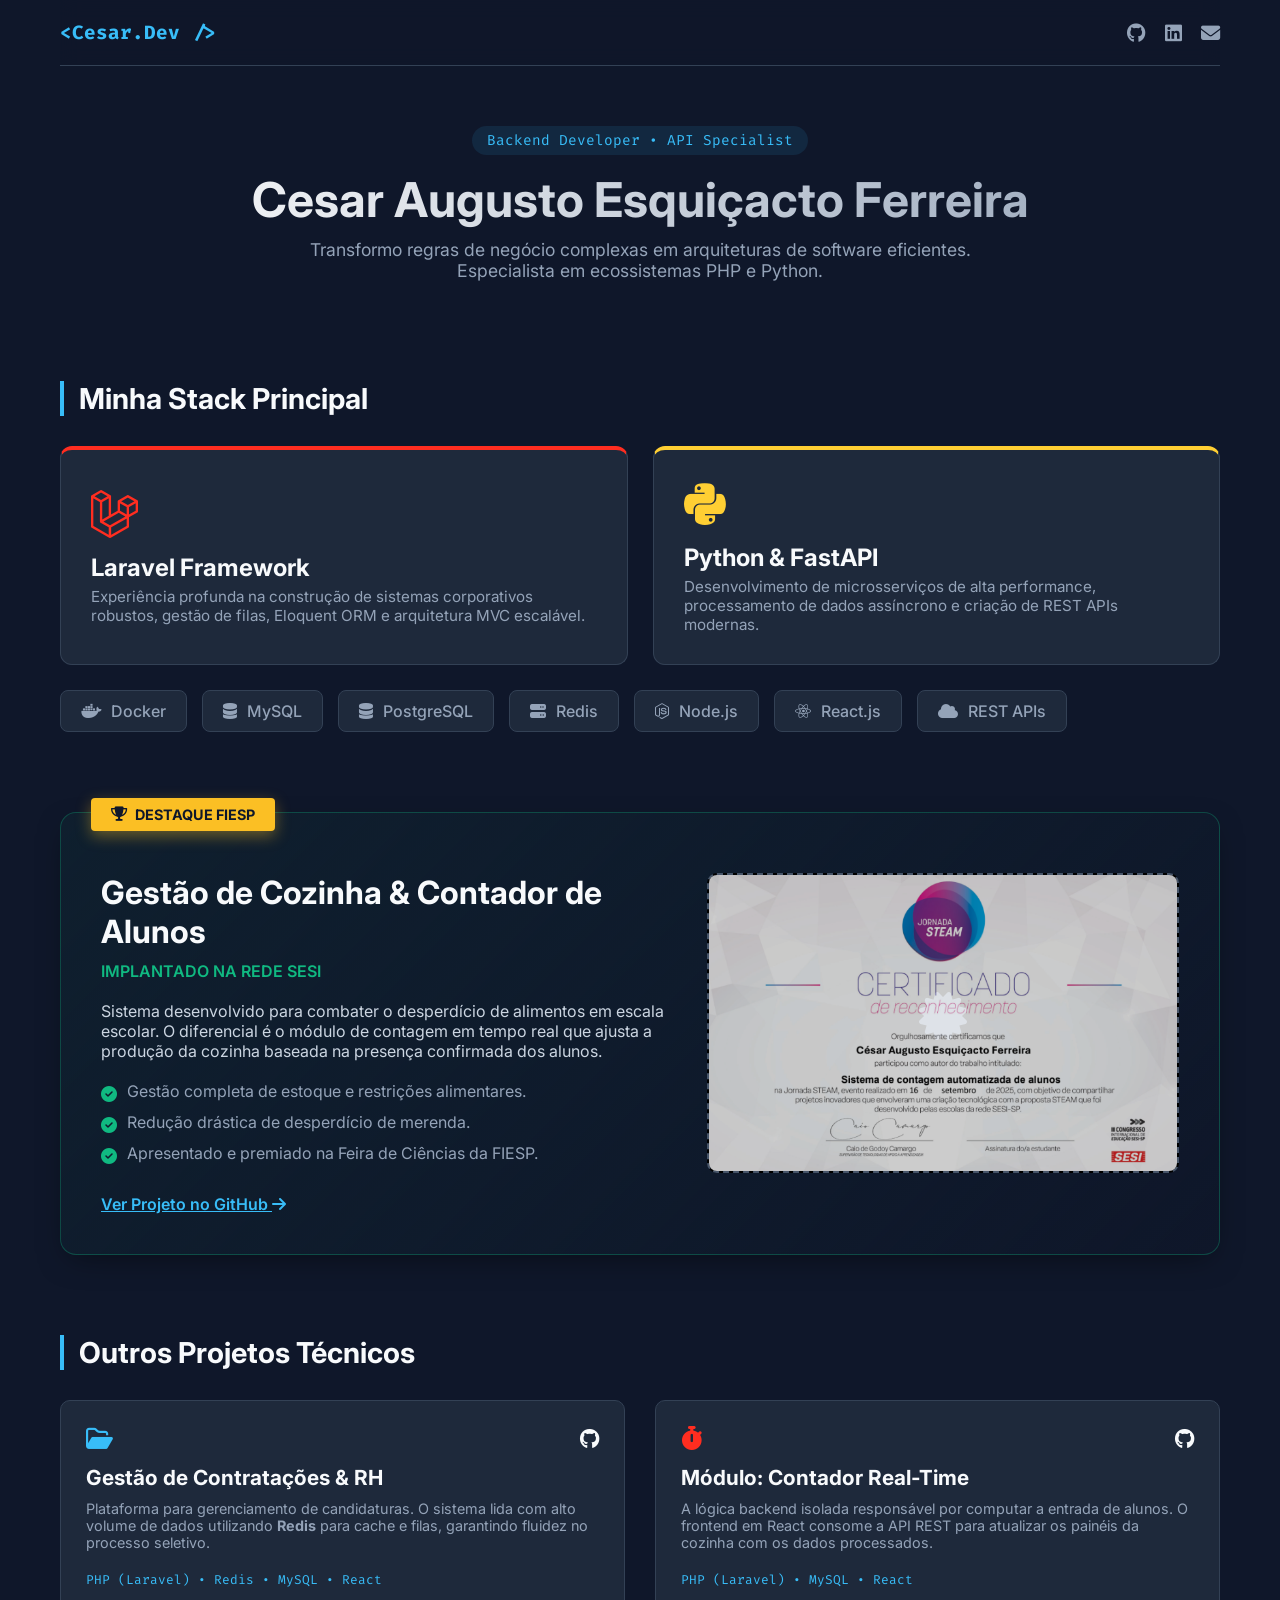
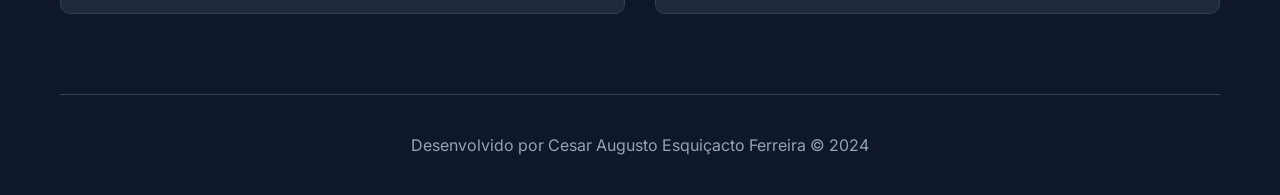
==== commit 0f154bea: "Add files via upload" ====
--- a/index.html
+++ b/index.html
@@ -1,204 +1,410 @@
 <!DOCTYPE html>
 <html lang="pt-br">
 <head>
-  <meta charset="UTF-8">
-  <title>Comparador de Matrizes</title>
-  <style>
-    body {
-      font-family: Arial, sans-serif;
-      margin: 20px;
-    }
-
-    .form-section, .matrizes, .resultado {
-      margin-bottom: 30px;
-    }
-
-    label {
-      margin-right: 10px;
-    }
-
-    input[type="number"], input[type="text"] {
-      width: 60px;
-      margin-right: 10px;
-    }
-
-    table {
-      border-collapse: collapse;
-      margin: 10px 0;
-    }
-
-    td {
-      border: 1px solid #444;
-      padding: 10px;
-      text-align: center;
-      min-width: 40px;
-    }
-
-    .matriz-container {
-      margin-bottom: 20px;
-      border: 1px solid #ccc;
-      padding: 10px;
-    }
-
-    .checkbox {
-      margin-top: 10px;
-    }
-
-    button {
-      padding: 10px 20px;
-      margin-top: 10px;
-      cursor: pointer;
-    }
-
-    .igual {
-      background-color: #d4edda;
-    }
-
-    .diferente {
-      background-color: #f8d7da;
-    }
-  </style>
+    <meta charset="UTF-8">
+    <meta name="viewport" content="width=device-width, initial-scale=1.0">
+    <title>Portfólio | Cesar Ferreira - Backend Dev</title>
+    <link href="https://fonts.googleapis.com/css2?family=Fira+Code:wght@300;400;600&family=Inter:wght@300;400;600;700&display=swap" rel="stylesheet">
+    <link rel="stylesheet" href="https://cdnjs.cloudflare.com/ajax/libs/font-awesome/6.4.0/css/all.min.css">
+    
+    <style>
+        /* --- Variáveis (Estilo Dark Modern) --- */
+        :root {
+            --bg-color: #0f172a;       /* Azul Profundo */
+            --bg-secondary: #1e293b;   /* Azul Petróleo */
+            --text-primary: #f8fafc;
+            --text-secondary: #94a3b8;
+            --accent-cyan: #38bdf8;    /* Azul Neon */
+            --accent-laravel: #ff2d20; /* Vermelho Laravel */
+            --accent-python: #ffcf33;  /* Amarelo Python */
+            --success: #10b981;        /* Verde Sucesso */
+            --gold: #fbbf24;           /* Dourado para Prêmios */
+            --glow: 0 0 20px rgba(56, 189, 248, 0.15);
+        }
+
+        * { margin: 0; padding: 0; box-sizing: border-box; }
+        
+        body {
+            font-family: 'Inter', sans-serif;
+            background-color: var(--bg-color);
+            color: var(--text-primary);
+            overflow-x: hidden;
+        }
+
+        a { text-decoration: none; color: inherit; transition: 0.3s; }
+        ul { list-style: none; }
+        .code-font { font-family: 'Fira Code', monospace; }
+
+        /* --- Container Geral --- */
+        .container {
+            max-width: 1200px;
+            margin: 0 auto;
+            padding: 0 20px;
+        }
+
+        /* --- Header --- */
+        header {
+            padding: 20px 0;
+            display: flex;
+            justify-content: space-between;
+            align-items: center;
+            backdrop-filter: blur(10px);
+            position: sticky;
+            top: 0;
+            z-index: 100;
+            background: rgba(15, 23, 42, 0.8);
+            border-bottom: 1px solid #334155;
+        }
+
+        .logo { font-size: 1.2rem; font-weight: 700; color: var(--accent-cyan); }
+        .social-top a { margin-left: 15px; font-size: 1.2rem; color: var(--text-secondary); }
+        .social-top a:hover { color: var(--text-primary); }
+
+        /* --- Hero Compacto --- */
+        .hero {
+            padding: 60px 0 40px 0; /* Menor padding para subir o conteúdo */
+            text-align: center;
+        }
+
+        .hero h1 {
+            font-size: 3rem;
+            margin-bottom: 10px;
+            background: linear-gradient(to right, #fff, #94a3b8);
+            -webkit-background-clip: text;
+            -webkit-text-fill-color: transparent;
+        }
+
+        .hero p {
+            color: var(--text-secondary);
+            font-size: 1.1rem;
+            max-width: 700px;
+            margin: 0 auto 20px auto;
+        }
+
+        .hero .badge {
+            background: rgba(56, 189, 248, 0.1);
+            color: var(--accent-cyan);
+            padding: 5px 15px;
+            border-radius: 20px;
+            font-size: 0.9rem;
+            display: inline-block;
+            margin-bottom: 15px;
+        }
+
+        /* --- SECTION: STACK (DESTAQUE MÁXIMO) --- */
+        .stack-section {
+            padding: 40px 0 80px 0;
+        }
+
+        .section-title {
+            font-size: 1.8rem;
+            margin-bottom: 30px;
+            border-left: 4px solid var(--accent-cyan);
+            padding-left: 15px;
+            display: inline-block;
+        }
+
+        /* Grid Principal para Laravel e FastAPI */
+        .main-tech-grid {
+            display: grid;
+            grid-template-columns: 1fr 1fr;
+            gap: 25px;
+            margin-bottom: 25px;
+        }
+
+        .tech-card-large {
+            background: var(--bg-secondary);
+            padding: 30px;
+            border-radius: 12px;
+            border: 1px solid #334155;
+            position: relative;
+            overflow: hidden;
+            transition: transform 0.3s, box-shadow 0.3s;
+            display: flex;
+            flex-direction: column;
+            justify-content: center;
+        }
+
+        .tech-card-large:hover {
+            transform: translateY(-5px);
+            box-shadow: var(--glow);
+        }
+
+        /* Cores específicas para as bordas */
+        .laravel-highlight { border-top: 4px solid var(--accent-laravel); }
+        .python-highlight { border-top: 4px solid var(--accent-python); }
+
+        .tech-card-large i { font-size: 3rem; margin-bottom: 15px; }
+        .tech-card-large h3 { font-size: 1.5rem; margin-bottom: 5px; }
+        .tech-card-large p { color: var(--text-secondary); font-size: 0.95rem; }
+
+        /* Grid Secundário (Outras Skills) */
+        .secondary-tech-grid {
+            display: flex;
+            flex-wrap: wrap;
+            gap: 15px;
+        }
+
+        .tech-pill {
+            background: #1e293b;
+            border: 1px solid #334155;
+            padding: 10px 20px;
+            border-radius: 8px;
+            display: flex;
+            align-items: center;
+            gap: 10px;
+            font-weight: 500;
+            color: var(--text-secondary);
+            transition: 0.2s;
+        }
+
+        .tech-pill:hover {
+            border-color: var(--accent-cyan);
+            color: var(--text-primary);
+            background: rgba(56, 189, 248, 0.05);
+        }
+
+        /* --- SECTION: CASE DE SUCESSO (FIESP) --- */
+        .featured-wrapper {
+            background: linear-gradient(135deg, rgba(16, 185, 129, 0.05) 0%, rgba(15, 23, 42, 1) 100%);
+            border: 1px solid rgba(16, 185, 129, 0.3); /* Borda verde suave */
+            border-radius: 16px;
+            padding: 40px;
+            margin-bottom: 80px;
+            position: relative;
+            box-shadow: 0 10px 30px -10px rgba(0, 0, 0, 0.5);
+        }
+
+        /* Faixa de "Premiado" */
+        .award-banner {
+            position: absolute;
+            top: -15px;
+            left: 30px;
+            background: var(--gold);
+            color: #0f172a;
+            padding: 8px 20px;
+            font-weight: 700;
+            border-radius: 4px;
+            font-size: 0.9rem;
+            box-shadow: 0 5px 15px rgba(251, 191, 36, 0.4);
+            display: flex;
+            align-items: center;
+            gap: 8px;
+        }
+
+        .case-split {
+            display: grid;
+            grid-template-columns: 1.2fr 1fr; /* Conteúdo maior que a imagem */
+            gap: 40px;
+            margin-top: 20px;
+        }
+
+        .case-info h3 { font-size: 2rem; margin-bottom: 10px; color: var(--text-primary); }
+        .case-info .subtitle { color: var(--success); font-weight: 600; margin-bottom: 20px; display: block; }
+        
+        .impact-list li {
+            margin-bottom: 10px;
+            display: flex;
+            align-items: flex-start;
+            gap: 10px;
+            color: var(--text-secondary);
+        }
+        .impact-list li i { color: var(--success); margin-top: 5px; }
+
+        .cert-container {
+            width: 100%;
+            height: 300px;
+            background: #000;
+            border-radius: 10px;
+            border: 2px dashed #475569;
+            display: flex;
+            align-items: center;
+            justify-content: center;
+            position: relative;
+            overflow: hidden;
+            flex-direction: column;
+            text-align: center;
+            padding: 20px;
+            color: #475569;
+        }
+
+        .cert-container img {
+            width: 100%;
+            height: 100%;
+            object-fit: cover;
+            position: absolute;
+            top: 0; left: 0;
+            opacity: 0.8;
+            transition: 0.3s;
+        }
+        .cert-container:hover img { opacity: 1; }
+
+        /* --- Projetos Grid --- */
+        .projects-grid {
+            display: grid;
+            grid-template-columns: repeat(auto-fit, minmax(300px, 1fr));
+            gap: 30px;
+            padding-bottom: 80px;
+        }
+
+        .project-card {
+            background: var(--bg-secondary);
+            padding: 25px;
+            border-radius: 10px;
+            border: 1px solid #334155;
+            transition: 0.3s;
+        }
+        .project-card:hover { border-color: var(--accent-cyan); transform: translateY(-5px); }
+
+        .project-header { display: flex; justify-content: space-between; align-items: center; margin-bottom: 15px; }
+        .project-card h4 { font-size: 1.3rem; margin-bottom: 10px; }
+        .project-card p { color: var(--text-secondary); font-size: 0.9rem; margin-bottom: 20px; }
+        
+        .tech-tags {
+            font-size: 0.8rem;
+            color: var(--accent-cyan);
+            font-family: 'Fira Code', monospace;
+        }
+
+        /* --- Footer --- */
+        footer {
+            text-align: center;
+            padding: 40px;
+            border-top: 1px solid #334155;
+            color: var(--text-secondary);
+        }
+
+        /* Mobile */
+        @media (max-width: 768px) {
+            .hero h1 { font-size: 2rem; }
+            .main-tech-grid { grid-template-columns: 1fr; }
+            .case-split { grid-template-columns: 1fr; }
+        }
+    </style>
 </head>
 <body>
 
-  <h1>Comparador de Matrizes</h1>
-
-  <div class="form-section">
-    <label>Linhas: <input type="number" id="linhas" min="1"></label>
-    <label>Colunas: <input type="number" id="colunas" min="1"></label>
-    <button onclick="criarFormulario()">Criar matriz</button>
-  </div>
-
-  <div id="formulario-matriz"></div>
-
-  <div class="matrizes" id="matrizes"></div>
-
-  <button onclick="compararMatrizes()">Comparar Matrizes</button>
-
-  <div class="resultado" id="resultado"></div>
-
-  <script>
-    let matrizCount = 0;
-    const matrizes = [];
-
-    function criarFormulario() {
-      const linhas = parseInt(document.getElementById("linhas").value);
-      const colunas = parseInt(document.getElementById("colunas").value);
-      const container = document.getElementById("formulario-matriz");
-
-      if (linhas <= 0 || colunas <= 0 || isNaN(linhas) || isNaN(colunas)) {
-        alert("Informe valores válidos para linhas e colunas.");
-        return;
-      }
-
-      let html = '<h3>Preencha os valores da matriz (ex: 3+5)</h3><table>';
-      for (let i = 0; i < linhas; i++) {
-        html += '<tr>';
-        for (let j = 0; j < colunas; j++) {
-          html += `<td><input type="text" name="cell" data-i="${i}" data-j="${j}" required></td>`;
-        }
-        html += '</tr>';
-      }
-      html += '</table><button onclick="salvarMatriz()">Salvar matriz</button>';
-
-      container.innerHTML = html;
-      container.dataset.linhas = linhas;
-      container.dataset.colunas = colunas;
-    }
-
-    function salvarMatriz() {
-      const container = document.getElementById("formulario-matriz");
-      const inputs = container.querySelectorAll('input[name="cell"]');
-      const linhas = parseInt(container.dataset.linhas);
-      const colunas = parseInt(container.dataset.colunas);
-      const matriz = [];
-
-      for (let i = 0; i < linhas; i++) {
-        const row = [];
-        for (let j = 0; j < colunas; j++) {
-          const input = Array.from(inputs).find(el => +el.dataset.i === i && +el.dataset.j === j);
-          const expressao = input.value.trim();
-          try {
-            const valor = eval(expressao);
-            if (isNaN(valor)) throw "Inválido";
-            row.push({ expressao, valor });
-          } catch {
-            alert(`Expressão inválida em (${i+1}, ${j+1}): "${expressao}"`);
-            return;
-          }
-        }
-        matriz.push(row);
-      }
-
-      matrizes.push({ id: matrizCount++, dados: matriz });
-      exibirMatriz(matriz, matrizCount - 1);
-      document.getElementById("formulario-matriz").innerHTML = '';
-    }
-
-    function exibirMatriz(matriz, id) {
-      const div = document.getElementById("matrizes");
-      const container = document.createElement("div");
-      container.className = "matriz-container";
-      container.innerHTML = `<strong>Matriz ${id}</strong><br><table>`;
-
-      matriz.forEach(linha => {
-        const row = document.createElement("tr");
-        linha.forEach(celula => {
-          const cell = document.createElement("td");
-          cell.textContent = celula.expressao; // mostrar a expressão original
-          row.appendChild(cell);
-        });
-        container.querySelector("table").appendChild(row);
-      });
-
-      container.innerHTML += `<div class="checkbox"><label><input type="checkbox" value="${id}"> Selecionar</label></div>`;
-      div.appendChild(container);
-    }
-
-    function compararMatrizes() {
-      const selecionadas = Array.from(document.querySelectorAll('input[type="checkbox"]:checked')).map(cb => parseInt(cb.value));
-      const resultadoDiv = document.getElementById("resultado");
-      resultadoDiv.innerHTML = '';
-
-      if (selecionadas.length !== 2) {
-        alert("Selecione exatamente duas matrizes para comparar.");
-        return;
-      }
-
-      const [m1, m2] = [matrizes.find(m => m.id === selecionadas[0]), matrizes.find(m => m.id === selecionadas[1])];
-
-      if (m1.dados.length !== m2.dados.length || m1.dados[0].length !== m2.dados[0].length) {
-        resultadoDiv.innerHTML = '<p style="color: red;">As matrizes não têm as mesmas dimensões.</p>';
-        return;
-      }
-
-      let iguais = true;
-      let comparacaoHTML = '<h3>Comparação de valores:</h3><table>';
-
-      for (let i = 0; i < m1.dados.length; i++) {
-        comparacaoHTML += '<tr>';
-        for (let j = 0; j < m1.dados[0].length; j++) {
-          const val1 = m1.dados[i][j].valor;
-          const val2 = m2.dados[i][j].valor;
-          const expr1 = m1.dados[i][j].expressao;
-          const expr2 = m2.dados[i][j].expressao;
-
-          if (val1 === val2) {
-            comparacaoHTML += `<td class="igual">${expr1}</td>`;
-          } else {
-            comparacaoHTML += `<td class="diferente">${expr1} ≠ ${expr2}</td>`;
-            iguais = false;
-          }
-        }
-        comparacaoHTML += '</tr>';
-      }
-
-      comparacaoHTML += '</table>';
-      comparacaoHTML += `<p><strong>Resultado:</strong> ${iguais ? "As matrizes são completamente iguais." : "As matrizes NÃO são completamente iguais."}</p>`;
-
-      resultadoDiv.innerHTML = comparacaoHTML;
-    }
-  </script>
-
+    <div class="container">
+        
+        <header>
+            <div class="logo code-font">&lt;Cesar.Dev /&gt;</div>
+            <div class="social-top">
+                <a href="https://github.com/cesaraugustooo" target="_blank"><i class="fab fa-github"></i></a>
+                <a href="https://www.linkedin.com/in/cesar-esquiçacto-559064314" target="_blank"><i class="fab fa-linkedin"></i></a>
+                <a href="mailto:cesaraugusto23121989@gmail.com"><i class="fas fa-envelope"></i></a>
+            </div>
+        </header>
+
+        <section class="hero">
+            <span class="badge code-font">Backend Developer • API Specialist</span>
+            <h1>Cesar Augusto Esquiçacto Ferreira</h1>
+            <p>
+                Transformo regras de negócio complexas em arquiteturas de software eficientes.
+                Especialista em ecossistemas PHP e Python.
+            </p>
+        </section>
+
+        <section class="stack-section">
+            <h2 class="section-title">Minha Stack Principal</h2>
+            
+            <div class="main-tech-grid">
+                
+                <div class="tech-card-large laravel-highlight">
+                    <i class="fab fa-laravel" style="color: var(--accent-laravel);"></i>
+                    <h3>Laravel Framework</h3>
+                    <p>Experiência profunda na construção de sistemas corporativos robustos, gestão de filas, Eloquent ORM e arquitetura MVC escalável.</p>
+                </div>
+
+                <div class="tech-card-large python-highlight">
+                    <i class="fab fa-python" style="color: var(--accent-python);"></i>
+                    <h3>Python & FastAPI</h3>
+                    <p>Desenvolvimento de microsserviços de alta performance, processamento de dados assíncrono e criação de REST APIs modernas.</p>
+                </div>
+            </div>
+
+            <div class="secondary-tech-grid">
+                <div class="tech-pill"><i class="fab fa-docker"></i> Docker</div>
+                <div class="tech-pill"><i class="fas fa-database"></i> MySQL</div>
+                <div class="tech-pill"><i class="fas fa-database"></i> PostgreSQL</div>
+                <div class="tech-pill"><i class="fas fa-server"></i> Redis</div>
+                <div class="tech-pill"><i class="fab fa-node-js"></i> Node.js</div>
+                <div class="tech-pill"><i class="fab fa-react"></i> React.js</div>
+                <div class="tech-pill"><i class="fas fa-cloud"></i> REST APIs</div>
+            </div>
+        </section>
+
+        <section class="featured-wrapper">
+            <div class="award-banner">
+                <i class="fas fa-trophy"></i> DESTAQUE FIESP
+            </div>
+
+            <div class="case-split">
+                <div class="case-info">
+                    <h3>Gestão de Cozinha & Contador de Alunos</h3>
+                    <span class="subtitle">IMPLANTADO NA REDE SESI</span>
+                    <p style="margin-bottom: 20px; color: #cbd5e1;">
+                        Sistema desenvolvido para combater o desperdício de alimentos em escala escolar. O diferencial é o módulo de contagem em tempo real que ajusta a produção da cozinha baseada na presença confirmada dos alunos.
+                    </p>
+                    <ul class="impact-list">
+                        <li><i class="fas fa-check-circle"></i> Gestão completa de estoque e restrições alimentares.</li>
+                        <li><i class="fas fa-check-circle"></i> Redução drástica de desperdício de merenda.</li>
+                        <li><i class="fas fa-check-circle"></i> Apresentado e premiado na Feira de Ciências da FIESP.</li>
+                    </ul>
+                    <div style="margin-top: 30px;">
+                        <a href="LINK_DO_GITHUB_AQUI" target="_blank" style="text-decoration: underline; color: var(--accent-cyan); font-weight: 600;">
+                            Ver Projeto no GitHub <i class="fas fa-arrow-right"></i>
+                        </a>
+                    </div>
+                </div>
+
+                <div class="cert-container">
+                    <i class="fas fa-certificate" style="font-size: 3rem; margin-bottom: 15px; color: #64748b;"></i>
+                    <p class="code-font" style="font-size: 0.9rem;">
+                       <img src="assets/image.png" alt="Certificado FIESP">
+                    </p>
+                </div>
+            </div>
+        </section>
+
+        <section>
+            <h2 class="section-title">Outros Projetos Técnicos</h2>
+            <div class="projects-grid">
+                
+                <div class="project-card">
+                    <div class="project-header">
+                        <i class="far fa-folder-open" style="font-size: 1.5rem; color: var(--accent-cyan);"></i>
+                        <a href="LINK_GITHUB" target="_blank"><i class="fab fa-github fa-lg"></i></a>
+                    </div>
+                    <h4>Gestão de Contratações & RH</h4>
+                    <p>
+                        Plataforma para gerenciamento de candidaturas. O sistema lida com alto volume de dados utilizando <strong>Redis</strong> para cache e filas, garantindo fluidez no processo seletivo.
+                    </p>
+                    <div class="tech-tags">
+                        PHP (Laravel) • Redis • MySQL • React
+                    </div>
+                </div>
+
+                <div class="project-card">
+                    <div class="project-header">
+                        <i class="fas fa-stopwatch" style="font-size: 1.5rem; color: var(--accent-laravel);"></i>
+                        <a href="LINK_GITHUB" target="_blank"><i class="fab fa-github fa-lg"></i></a>
+                    </div>
+                    <h4>Módulo: Contador Real-Time</h4>
+                    <p>
+                        A lógica backend isolada responsável por computar a entrada de alunos. O frontend em React consome a API REST para atualizar os painéis da cozinha com os dados processados.
+                    </p>
+                    <div class="tech-tags">
+                        PHP (Laravel) • MySQL • React
+                    </div>
+                </div>
+
+            </div>
+        </section>
+
+        <footer>
+            <p>Desenvolvido por Cesar Augusto Esquiçacto Ferreira &copy; 2024</p>
+        </footer>
+
+    </div>
 </body>
-</html>
+</html>
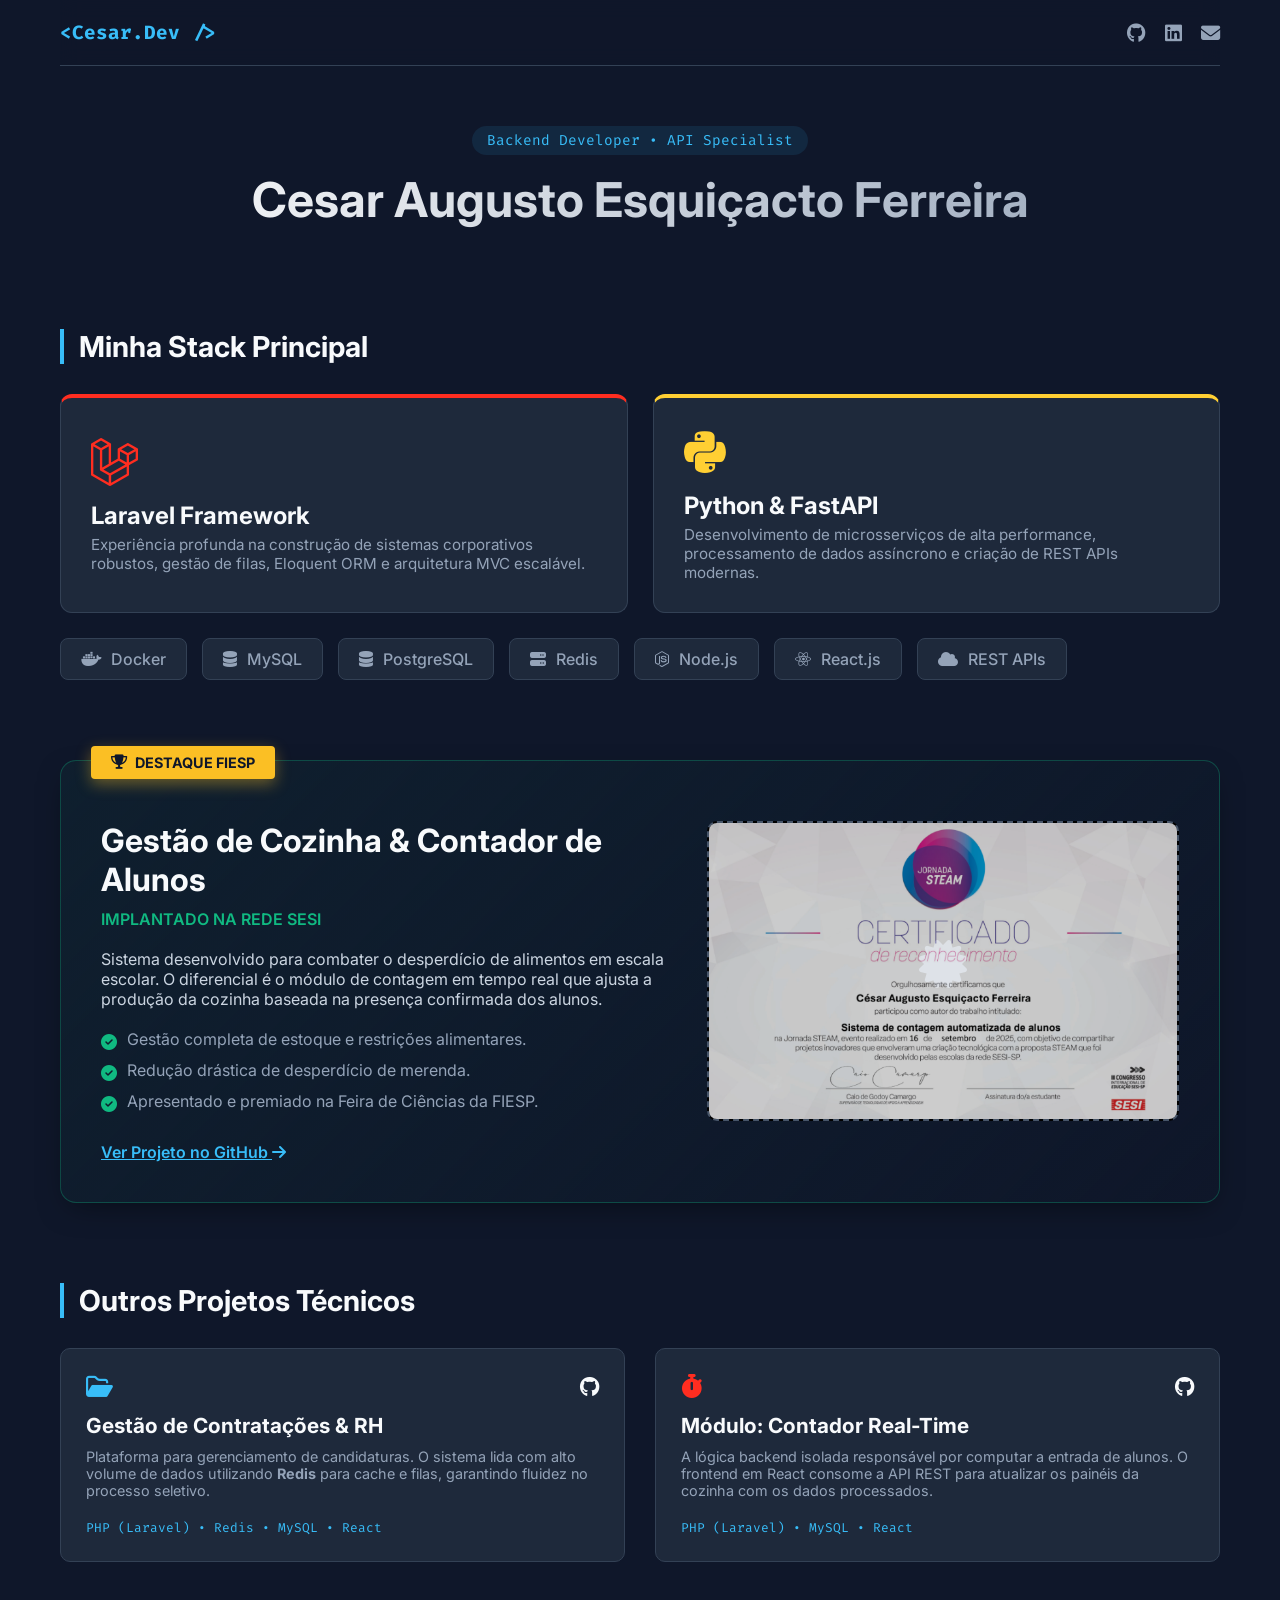
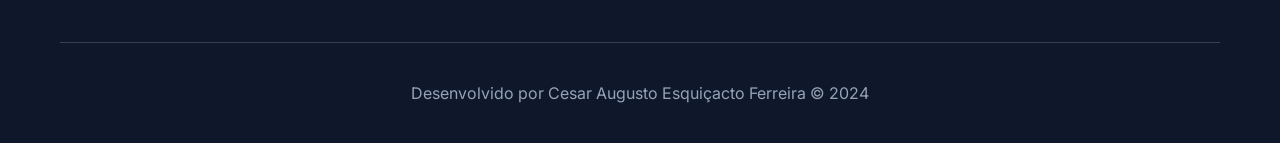
==== commit 3f13eb76: "Update index.html" ====
--- a/index.html
+++ b/index.html
@@ -299,8 +299,7 @@
             <span class="badge code-font">Backend Developer • API Specialist</span>
             <h1>Cesar Augusto Esquiçacto Ferreira</h1>
             <p>
-                Transformo regras de negócio complexas em arquiteturas de software eficientes.
-                Especialista em ecossistemas PHP e Python.
+               
             </p>
         </section>
 
@@ -407,4 +406,5 @@
 
     </div>
 </body>
-</html>+
+</html>
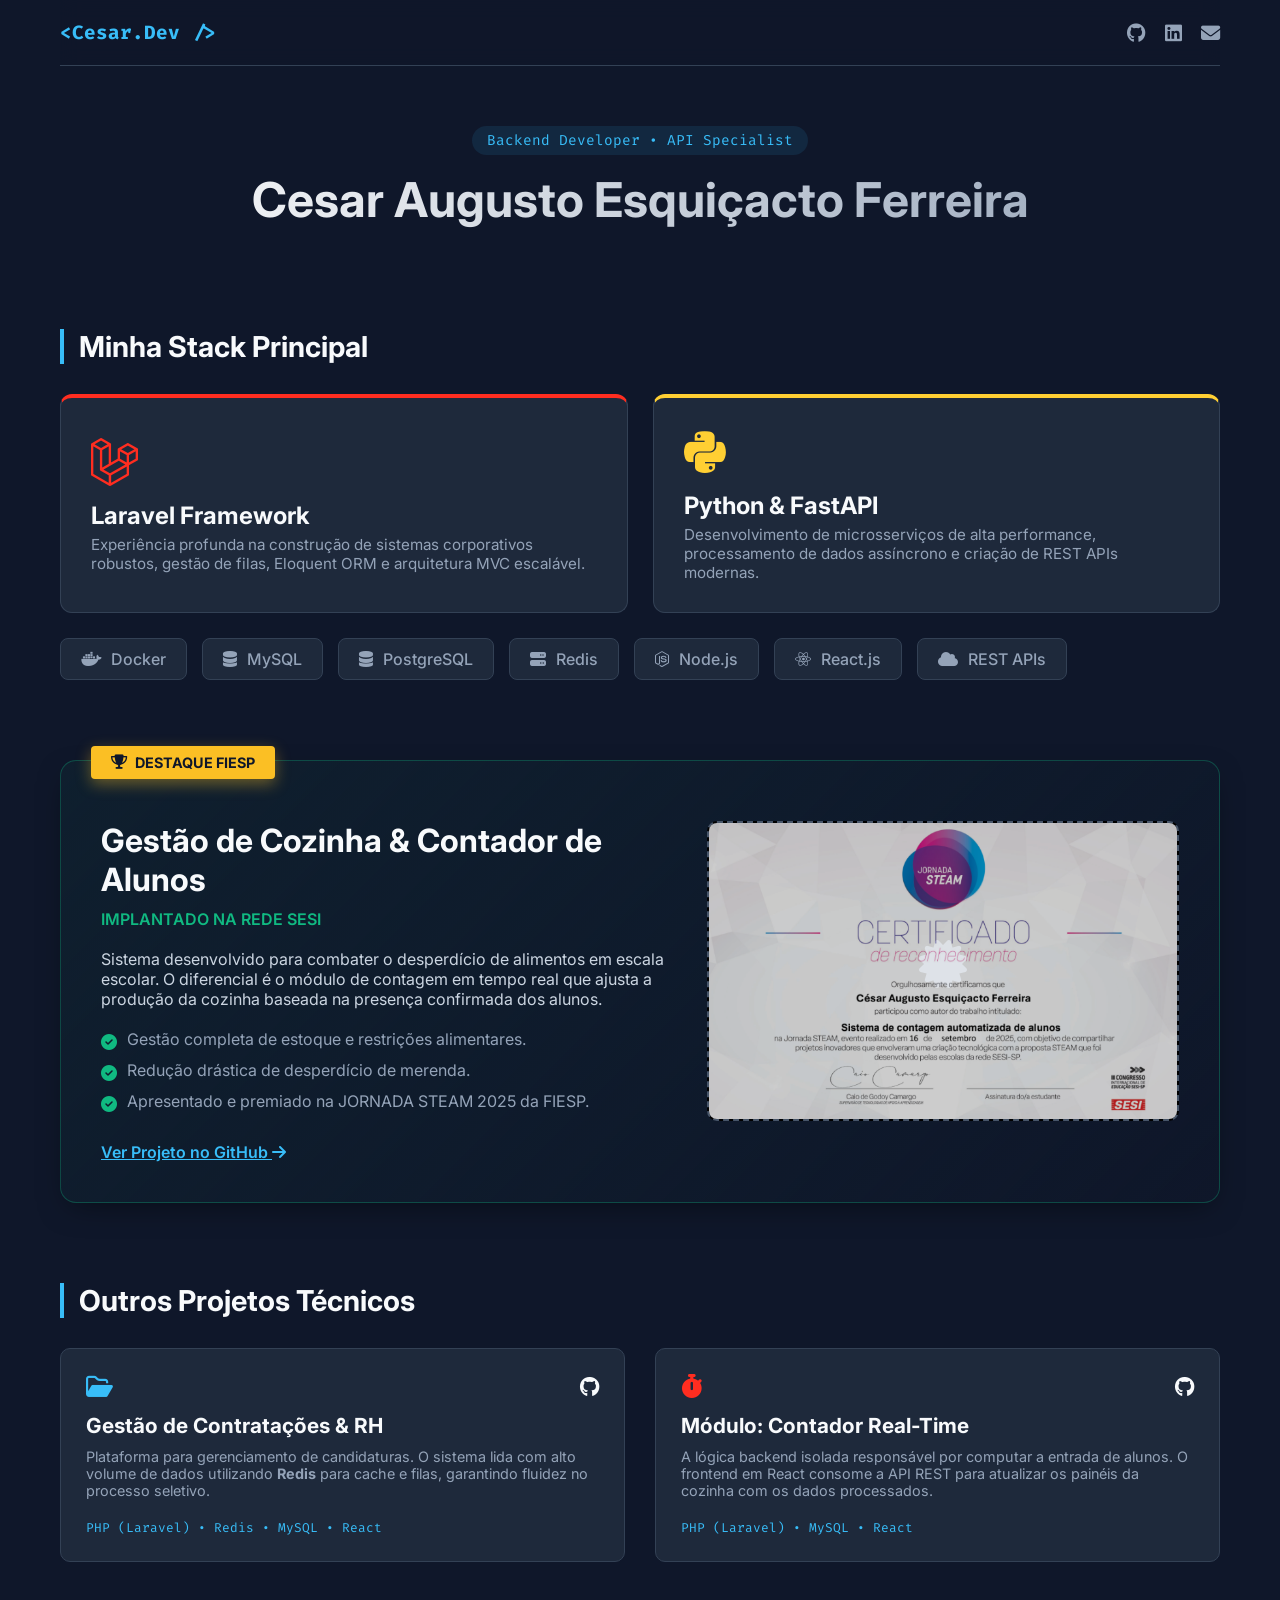
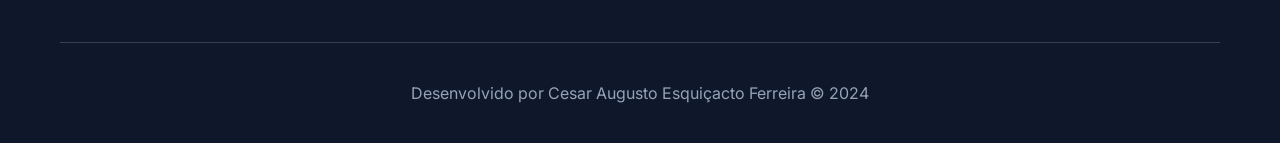
==== commit ea322e4e: "Update index.html" ====
--- a/index.html
+++ b/index.html
@@ -347,10 +347,10 @@
                     <ul class="impact-list">
                         <li><i class="fas fa-check-circle"></i> Gestão completa de estoque e restrições alimentares.</li>
                         <li><i class="fas fa-check-circle"></i> Redução drástica de desperdício de merenda.</li>
-                        <li><i class="fas fa-check-circle"></i> Apresentado e premiado na Feira de Ciências da FIESP.</li>
+                        <li><i class="fas fa-check-circle"></i> Apresentado e premiado na JORNADA STEAM 2025 da FIESP.</li>
                     </ul>
                     <div style="margin-top: 30px;">
-                        <a href="LINK_DO_GITHUB_AQUI" target="_blank" style="text-decoration: underline; color: var(--accent-cyan); font-weight: 600;">
+                        <a href="https://github.io/cesaraugustooo/cont_api_v2" target="_blank" style="text-decoration: underline; color: var(--accent-cyan); font-weight: 600;">
                             Ver Projeto no GitHub <i class="fas fa-arrow-right"></i>
                         </a>
                     </div>
@@ -372,7 +372,7 @@
                 <div class="project-card">
                     <div class="project-header">
                         <i class="far fa-folder-open" style="font-size: 1.5rem; color: var(--accent-cyan);"></i>
-                        <a href="LINK_GITHUB" target="_blank"><i class="fab fa-github fa-lg"></i></a>
+                        <a href="https://github.com/cesaraugustooo/hr-management-api" target="_blank"><i class="fab fa-github fa-lg"></i></a>
                     </div>
                     <h4>Gestão de Contratações & RH</h4>
                     <p>
@@ -386,7 +386,7 @@
                 <div class="project-card">
                     <div class="project-header">
                         <i class="fas fa-stopwatch" style="font-size: 1.5rem; color: var(--accent-laravel);"></i>
-                        <a href="LINK_GITHUB" target="_blank"><i class="fab fa-github fa-lg"></i></a>
+                        <a href="https://github.com/cesaraugustooo/cont_api_v2" target="_blank"><i class="fab fa-github fa-lg"></i></a>
                     </div>
                     <h4>Módulo: Contador Real-Time</h4>
                     <p>
@@ -408,3 +408,4 @@
 </body>
 
 </html>
+
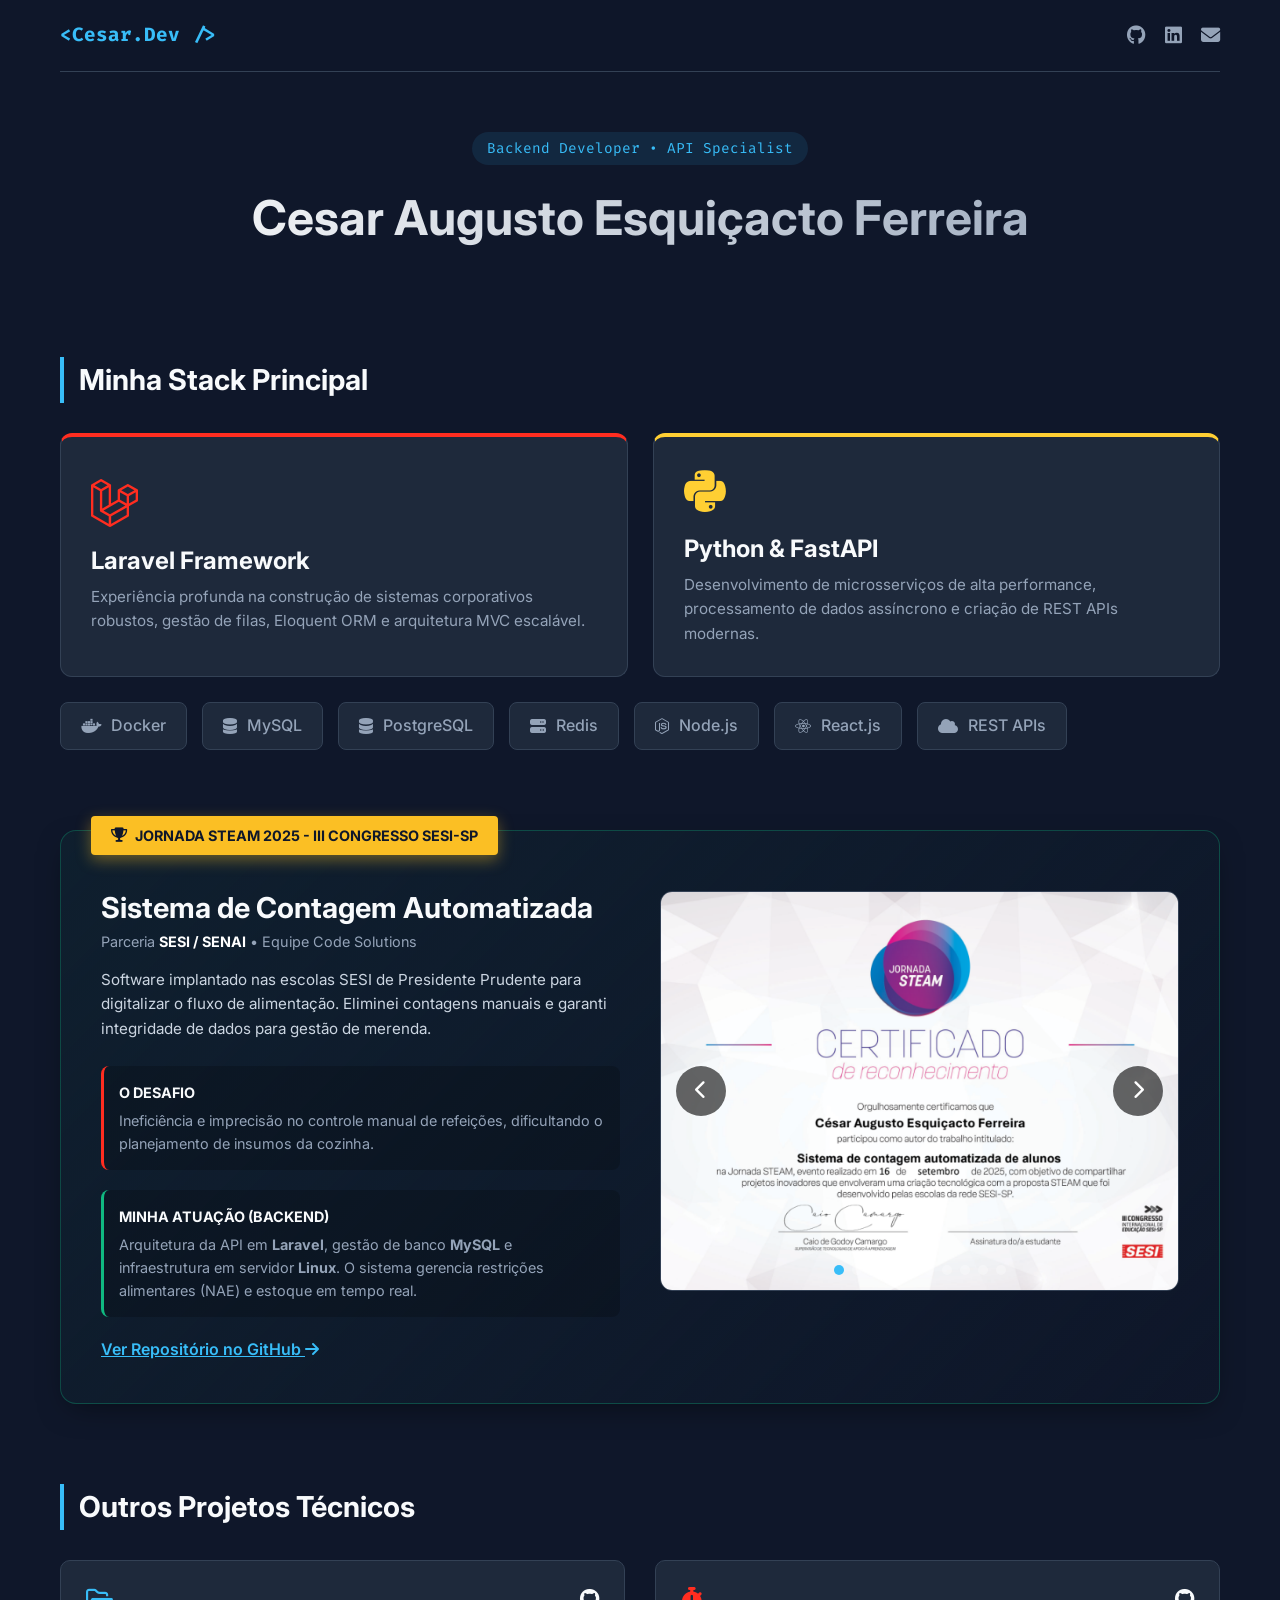
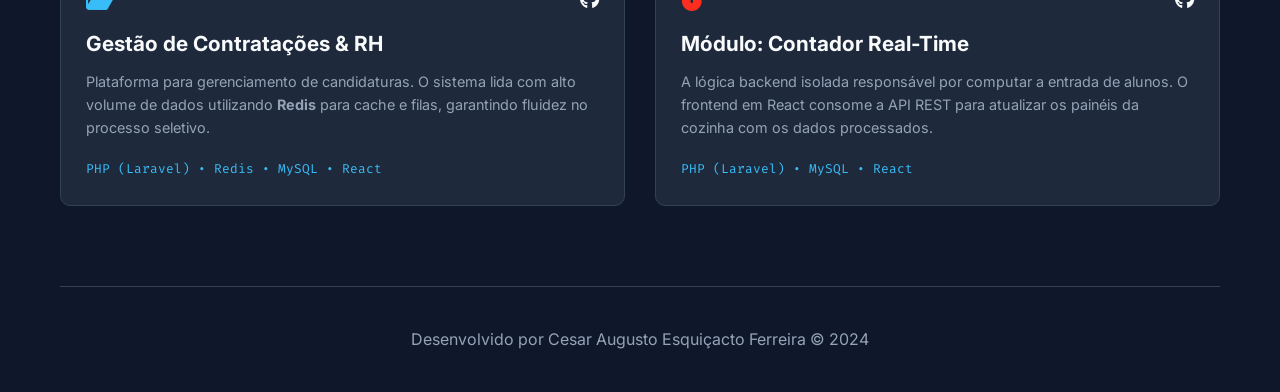
==== commit 74734501: "Add files via upload" ====
--- a/index.html
+++ b/index.html
@@ -29,6 +29,7 @@
             background-color: var(--bg-color);
             color: var(--text-primary);
             overflow-x: hidden;
+            line-height: 1.6;
         }
 
         a { text-decoration: none; color: inherit; transition: 0.3s; }
@@ -52,7 +53,7 @@
             position: sticky;
             top: 0;
             z-index: 100;
-            background: rgba(15, 23, 42, 0.8);
+            background: rgba(15, 23, 42, 0.95);
             border-bottom: 1px solid #334155;
         }
 
@@ -62,7 +63,7 @@
 
         /* --- Hero Compacto --- */
         .hero {
-            padding: 60px 0 40px 0; /* Menor padding para subir o conteúdo */
+            padding: 60px 0 40px 0;
             text-align: center;
         }
 
@@ -91,11 +92,8 @@
             margin-bottom: 15px;
         }
 
-        /* --- SECTION: STACK (DESTAQUE MÁXIMO) --- */
-        .stack-section {
-            padding: 40px 0 80px 0;
-        }
-
+        /* --- SECTION: STACK --- */
+        .stack-section { padding: 40px 0 80px 0; }
         .section-title {
             font-size: 1.8rem;
             margin-bottom: 30px;
@@ -104,7 +102,6 @@
             display: inline-block;
         }
 
-        /* Grid Principal para Laravel e FastAPI */
         .main-tech-grid {
             display: grid;
             grid-template-columns: 1fr 1fr;
@@ -124,50 +121,25 @@
             flex-direction: column;
             justify-content: center;
         }
-
-        .tech-card-large:hover {
-            transform: translateY(-5px);
-            box-shadow: var(--glow);
-        }
-
-        /* Cores específicas para as bordas */
+        .tech-card-large:hover { transform: translateY(-5px); box-shadow: var(--glow); }
         .laravel-highlight { border-top: 4px solid var(--accent-laravel); }
         .python-highlight { border-top: 4px solid var(--accent-python); }
-
         .tech-card-large i { font-size: 3rem; margin-bottom: 15px; }
         .tech-card-large h3 { font-size: 1.5rem; margin-bottom: 5px; }
         .tech-card-large p { color: var(--text-secondary); font-size: 0.95rem; }
 
-        /* Grid Secundário (Outras Skills) */
-        .secondary-tech-grid {
-            display: flex;
-            flex-wrap: wrap;
-            gap: 15px;
-        }
-
+        .secondary-tech-grid { display: flex; flex-wrap: wrap; gap: 15px; }
         .tech-pill {
-            background: #1e293b;
-            border: 1px solid #334155;
-            padding: 10px 20px;
-            border-radius: 8px;
-            display: flex;
-            align-items: center;
-            gap: 10px;
-            font-weight: 500;
-            color: var(--text-secondary);
-            transition: 0.2s;
-        }
-
-        .tech-pill:hover {
-            border-color: var(--accent-cyan);
-            color: var(--text-primary);
-            background: rgba(56, 189, 248, 0.05);
-        }
-
-        /* --- SECTION: CASE DE SUCESSO (FIESP) --- */
+            background: #1e293b; border: 1px solid #334155; padding: 10px 20px;
+            border-radius: 8px; display: flex; align-items: center; gap: 10px;
+            font-weight: 500; color: var(--text-secondary); transition: 0.2s;
+        }
+        .tech-pill:hover { border-color: var(--accent-cyan); color: var(--text-primary); background: rgba(56, 189, 248, 0.05); }
+
+        /* --- FEATURED CASE (Atualizado) --- */
         .featured-wrapper {
             background: linear-gradient(135deg, rgba(16, 185, 129, 0.05) 0%, rgba(15, 23, 42, 1) 100%);
-            border: 1px solid rgba(16, 185, 129, 0.3); /* Borda verde suave */
+            border: 1px solid rgba(16, 185, 129, 0.3);
             border-radius: 16px;
             padding: 40px;
             margin-bottom: 80px;
@@ -175,110 +147,135 @@
             box-shadow: 0 10px 30px -10px rgba(0, 0, 0, 0.5);
         }
 
-        /* Faixa de "Premiado" */
         .award-banner {
-            position: absolute;
-            top: -15px;
-            left: 30px;
-            background: var(--gold);
-            color: #0f172a;
-            padding: 8px 20px;
-            font-weight: 700;
-            border-radius: 4px;
-            font-size: 0.9rem;
+            position: absolute; top: -15px; left: 30px;
+            background: var(--gold); color: #0f172a; padding: 8px 20px;
+            font-weight: 700; border-radius: 4px; font-size: 0.9rem;
             box-shadow: 0 5px 15px rgba(251, 191, 36, 0.4);
-            display: flex;
-            align-items: center;
-            gap: 8px;
+            display: flex; align-items: center; gap: 8px; z-index: 10;
         }
 
         .case-split {
             display: grid;
-            grid-template-columns: 1.2fr 1fr; /* Conteúdo maior que a imagem */
+            grid-template-columns: 1fr 1fr;
             gap: 40px;
             margin-top: 20px;
         }
 
-        .case-info h3 { font-size: 2rem; margin-bottom: 10px; color: var(--text-primary); }
-        .case-info .subtitle { color: var(--success); font-weight: 600; margin-bottom: 20px; display: block; }
-        
-        .impact-list li {
-            margin-bottom: 10px;
+        .case-info h3 { font-size: 1.8rem; margin-bottom: 5px; color: var(--text-primary); line-height: 1.2; }
+        .case-info .partner-label { font-size: 0.9rem; color: var(--text-secondary); margin-bottom: 15px; display: block; }
+        .case-info .highlight-text { color: var(--success); font-weight: 600; }
+
+        .topic-box {
+            margin-bottom: 20px;
+            background: rgba(0,0,0,0.2);
+            padding: 15px;
+            border-radius: 8px;
+            border-left: 3px solid var(--text-secondary);
+        }
+        .topic-title { font-weight: 700; color: var(--text-primary); display: block; margin-bottom: 5px; font-size: 0.9rem; text-transform: uppercase; }
+        .topic-desc { font-size: 0.9rem; color: var(--text-secondary); margin: 0; }
+
+        /* --- CARROSSEL CSS --- */
+        .carousel-container {
+            width: 100%;
+            height: 400px; /* Altura fixa para as imagens */
+            position: relative;
+            border-radius: 12px;
+            overflow: hidden;
+            border: 1px solid #334155;
+            background: #000;
+        }
+
+        .carousel-track {
             display: flex;
-            align-items: flex-start;
-            gap: 10px;
-            color: var(--text-secondary);
-        }
-        .impact-list li i { color: var(--success); margin-top: 5px; }
-
-        .cert-container {
-            width: 100%;
-            height: 300px;
-            background: #000;
-            border-radius: 10px;
-            border: 2px dashed #475569;
+            height: 100%;
+            transition: transform 0.5s ease-in-out;
+        }
+
+        .carousel-slide {
+            min-width: 100%;
+            height: 100%;
             display: flex;
             align-items: center;
             justify-content: center;
-            position: relative;
-            overflow: hidden;
-            flex-direction: column;
-            text-align: center;
-            padding: 20px;
-            color: #475569;
-        }
-
-        .cert-container img {
+        }
+
+        .carousel-slide img {
             width: 100%;
             height: 100%;
-            object-fit: cover;
+            object-fit: cover; /* Use 'contain' se quiser ver a imagem inteira sem cortes */
+        }
+
+        /* Botões do Carrossel */
+        .carousel-btn {
             position: absolute;
-            top: 0; left: 0;
-            opacity: 0.8;
-            transition: 0.3s;
-        }
-        .cert-container:hover img { opacity: 1; }
-
-        /* --- Projetos Grid --- */
+            top: 50%;
+            transform: translateY(-50%);
+            background: rgba(0, 0, 0, 0.6);
+            color: white;
+            border: none;
+            padding: 15px;
+            cursor: pointer;
+            z-index: 10;
+            font-size: 1.2rem;
+            transition: 0.2s;
+            border-radius: 50%;
+            width: 50px;
+            height: 50px;
+            display: flex;
+            align-items: center;
+            justify-content: center;
+        }
+        .carousel-btn:hover { background: var(--accent-cyan); color: #000; }
+        .prev-btn { left: 15px; }
+        .next-btn { right: 15px; }
+
+        /* Indicadores (Bolinhas) */
+        .carousel-indicators {
+            position: absolute;
+            bottom: 15px;
+            left: 50%;
+            transform: translateX(-50%);
+            display: flex;
+            gap: 8px;
+            z-index: 10;
+        }
+        .indicator {
+            width: 10px; height: 10px;
+            background: rgba(255,255,255,0.3);
+            border-radius: 50%;
+            cursor: pointer;
+        }
+        .indicator.active { background: var(--accent-cyan); }
+
+
+        /* --- Outros Projetos --- */
         .projects-grid {
             display: grid;
             grid-template-columns: repeat(auto-fit, minmax(300px, 1fr));
             gap: 30px;
             padding-bottom: 80px;
         }
-
         .project-card {
-            background: var(--bg-secondary);
-            padding: 25px;
-            border-radius: 10px;
-            border: 1px solid #334155;
-            transition: 0.3s;
+            background: var(--bg-secondary); padding: 25px; border-radius: 10px;
+            border: 1px solid #334155; transition: 0.3s;
         }
         .project-card:hover { border-color: var(--accent-cyan); transform: translateY(-5px); }
-
         .project-header { display: flex; justify-content: space-between; align-items: center; margin-bottom: 15px; }
         .project-card h4 { font-size: 1.3rem; margin-bottom: 10px; }
         .project-card p { color: var(--text-secondary); font-size: 0.9rem; margin-bottom: 20px; }
-        
-        .tech-tags {
-            font-size: 0.8rem;
-            color: var(--accent-cyan);
-            font-family: 'Fira Code', monospace;
-        }
-
-        /* --- Footer --- */
-        footer {
-            text-align: center;
-            padding: 40px;
-            border-top: 1px solid #334155;
-            color: var(--text-secondary);
-        }
-
-        /* Mobile */
+        .tech-tags { font-size: 0.8rem; color: var(--accent-cyan); font-family: 'Fira Code', monospace; }
+
+        footer { text-align: center; padding: 40px; border-top: 1px solid #334155; color: var(--text-secondary); }
+
+        /* Responsividade */
         @media (max-width: 768px) {
+            header { flex-direction: column; gap: 15px; text-align: center; }
             .hero h1 { font-size: 2rem; }
-            .main-tech-grid { grid-template-columns: 1fr; }
-            .case-split { grid-template-columns: 1fr; }
+            .main-tech-grid, .case-split, .projects-grid { grid-template-columns: 1fr; }
+            .award-banner { left: 50%; transform: translateX(-50%); width: max-content; }
+            .carousel-container { height: 300px; } /* Menor no mobile */
         }
     </style>
 </head>
@@ -299,7 +296,6 @@
             <span class="badge code-font">Backend Developer • API Specialist</span>
             <h1>Cesar Augusto Esquiçacto Ferreira</h1>
             <p>
-               
             </p>
         </section>
 
@@ -307,13 +303,11 @@
             <h2 class="section-title">Minha Stack Principal</h2>
             
             <div class="main-tech-grid">
-                
                 <div class="tech-card-large laravel-highlight">
                     <i class="fab fa-laravel" style="color: var(--accent-laravel);"></i>
                     <h3>Laravel Framework</h3>
                     <p>Experiência profunda na construção de sistemas corporativos robustos, gestão de filas, Eloquent ORM e arquitetura MVC escalável.</p>
                 </div>
-
                 <div class="tech-card-large python-highlight">
                     <i class="fab fa-python" style="color: var(--accent-python);"></i>
                     <h3>Python & FastAPI</h3>
@@ -334,33 +328,56 @@
 
         <section class="featured-wrapper">
             <div class="award-banner">
-                <i class="fas fa-trophy"></i> DESTAQUE FIESP
+                <i class="fas fa-trophy"></i> JORNADA STEAM 2025 - III CONGRESSO SESI-SP
             </div>
 
             <div class="case-split">
                 <div class="case-info">
-                    <h3>Gestão de Cozinha & Contador de Alunos</h3>
-                    <span class="subtitle">IMPLANTADO NA REDE SESI</span>
-                    <p style="margin-bottom: 20px; color: #cbd5e1;">
-                        Sistema desenvolvido para combater o desperdício de alimentos em escala escolar. O diferencial é o módulo de contagem em tempo real que ajusta a produção da cozinha baseada na presença confirmada dos alunos.
-                    </p>
-                    <ul class="impact-list">
-                        <li><i class="fas fa-check-circle"></i> Gestão completa de estoque e restrições alimentares.</li>
-                        <li><i class="fas fa-check-circle"></i> Redução drástica de desperdício de merenda.</li>
-                        <li><i class="fas fa-check-circle"></i> Apresentado e premiado na JORNADA STEAM 2025 da FIESP.</li>
-                    </ul>
-                    <div style="margin-top: 30px;">
-                        <a href="https://github.io/cesaraugustooo/cont_api_v2" target="_blank" style="text-decoration: underline; color: var(--accent-cyan); font-weight: 600;">
-                            Ver Projeto no GitHub <i class="fas fa-arrow-right"></i>
+                    <h3>Sistema de Contagem Automatizada</h3>
+                    <span class="partner-label">Parceria <strong style="color: #fff">SESI / SENAI</strong> • Equipe Code Solutions</span>
+                    
+                    <div style="margin-bottom: 25px; font-size: 0.95rem; color: #cbd5e1;">
+                        Software implantado nas escolas SESI de Presidente Prudente para digitalizar o fluxo de alimentação. Eliminei contagens manuais e garanti integridade de dados para gestão de merenda.
+                    </div>
+
+                    <div class="topic-box" style="border-left-color: var(--accent-laravel);">
+                        <span class="topic-title">O Desafio</span>
+                        <p class="topic-desc">Ineficiência e imprecisão no controle manual de refeições, dificultando o planejamento de insumos da cozinha.</p>
+                    </div>
+
+                    <div class="topic-box" style="border-left-color: var(--success);">
+                        <span class="topic-title">Minha Atuação (Backend)</span>
+                        <p class="topic-desc">
+                            Arquitetura da API em <strong>Laravel</strong>, gestão de banco <strong>MySQL</strong> e infraestrutura em servidor <strong>Linux</strong>. O sistema gerencia restrições alimentares (NAE) e estoque em tempo real.
+                        </p>
+                    </div>
+
+                    <div style="margin-top: 20px;">
+                        <a href="https://github.com/cesaraugustooo/cont_api_v2" target="_blank" style="text-decoration: underline; color: var(--accent-cyan); font-weight: 600;">
+                            Ver Repositório no GitHub <i class="fas fa-arrow-right"></i>
                         </a>
                     </div>
                 </div>
 
-                <div class="cert-container">
-                    <i class="fas fa-certificate" style="font-size: 3rem; margin-bottom: 15px; color: #64748b;"></i>
-                    <p class="code-font" style="font-size: 0.9rem;">
-                       <img src="assets/image.png" alt="Certificado FIESP">
-                    </p>
+                <div class="carousel-container">
+                    <div class="carousel-track" id="track">
+                        <div class="carousel-slide"><img src="assets/image.png" alt="Projeto SESI 1"></div>
+                        <div class="carousel-slide"><img src="assets/login.png" alt="Projeto SESI 2"></div>
+                        <div class="carousel-slide"><img src="assets/home.png" alt="Projeto SESI 3"></div>
+                        <div class="carousel-slide"><img src="assets/realizando_contagem.png" alt="Projeto SESI 4"></div>
+                        <div class="carousel-slide"><img src="assets/dashboard.png" alt="Projeto SESI 5"></div>
+                        <div class="carousel-slide"><img src="assets/cronograma.png" alt="Projeto SESI 6"></div>
+                        <div class="carousel-slide"><img src="assets/nae.png" alt="Projeto SESI 7"></div>
+                        <div class="carousel-slide"><img src="assets/contagem.png" alt="Projeto SESI 8"></div>
+                        <div class="carousel-slide"><img src="assets/evento1.jpeg" alt="Projeto SESI 9"></div>
+                        <div class="carousel-slide"><img src="assets/evento2.jpeg" alt="Projeto SESI 10"></div>
+                    </div>
+
+                    <button class="carousel-btn prev-btn" id="prevBtn"><i class="fas fa-chevron-left"></i></button>
+                    <button class="carousel-btn next-btn" id="nextBtn"><i class="fas fa-chevron-right"></i></button>
+
+                    <div class="carousel-indicators" id="indicators">
+                        </div>
                 </div>
             </div>
         </section>
@@ -405,7 +422,82 @@
         </footer>
 
     </div>
+
+    <script>
+        const track = document.getElementById('track');
+        const slides = Array.from(track.children);
+        const nextBtn = document.getElementById('nextBtn');
+        const prevBtn = document.getElementById('prevBtn');
+        const dotsNav = document.getElementById('indicators');
+
+        let currentIndex = 0;
+        let autoPlayInterval; // Variável para guardar o timer
+        const autoPlayDelay = 4000; // Tempo em ms (4 segundos)
+
+        // Criar bolinhas (indicadores) dinamicamente baseado na qtd de imagens
+        slides.forEach((_, index) => {
+            const indicator = document.createElement('div');
+            indicator.classList.add('indicator');
+            if (index === 0) indicator.classList.add('active');
+            
+            // Adiciona evento de clique na bolinha
+            indicator.addEventListener('click', () => {
+                moveToSlide(index);
+                restartAutoPlay(); // Reinicia o timer ao clicar
+            });
+            dotsNav.appendChild(indicator);
+        });
+
+        const indicators = Array.from(dotsNav.children);
+
+        function updateSlidePosition() {
+            track.style.transform = 'translateX(-' + (currentIndex * 100) + '%)';
+            // Atualizar bolinhas
+            indicators.forEach(dot => dot.classList.remove('active'));
+            indicators[currentIndex].classList.add('active');
+        }
+
+        function moveToSlide(index) {
+            currentIndex = index;
+            // Lógica de loop infinito
+            if (currentIndex < 0) {
+                currentIndex = slides.length - 1;
+            } else if (currentIndex >= slides.length) {
+                currentIndex = 0;
+            }
+            updateSlidePosition();
+        }
+
+        // Funções de Auto Play
+        function startAutoPlay() {
+            autoPlayInterval = setInterval(() => {
+                moveToSlide(currentIndex + 1);
+            }, autoPlayDelay);
+        }
+
+        function stopAutoPlay() {
+            clearInterval(autoPlayInterval);
+        }
+
+        function restartAutoPlay() {
+            stopAutoPlay();
+            startAutoPlay();
+        }
+
+        // Eventos dos botões com reinício do timer
+        nextBtn.addEventListener('click', () => {
+            moveToSlide(currentIndex + 1);
+            restartAutoPlay();
+        });
+
+        prevBtn.addEventListener('click', () => {
+            moveToSlide(currentIndex - 1);
+            restartAutoPlay();
+        });
+
+        // Inicia o carrossel automático ao carregar
+        startAutoPlay();
+    </script>
+
 </body>
-
-</html>
-
+</html>
